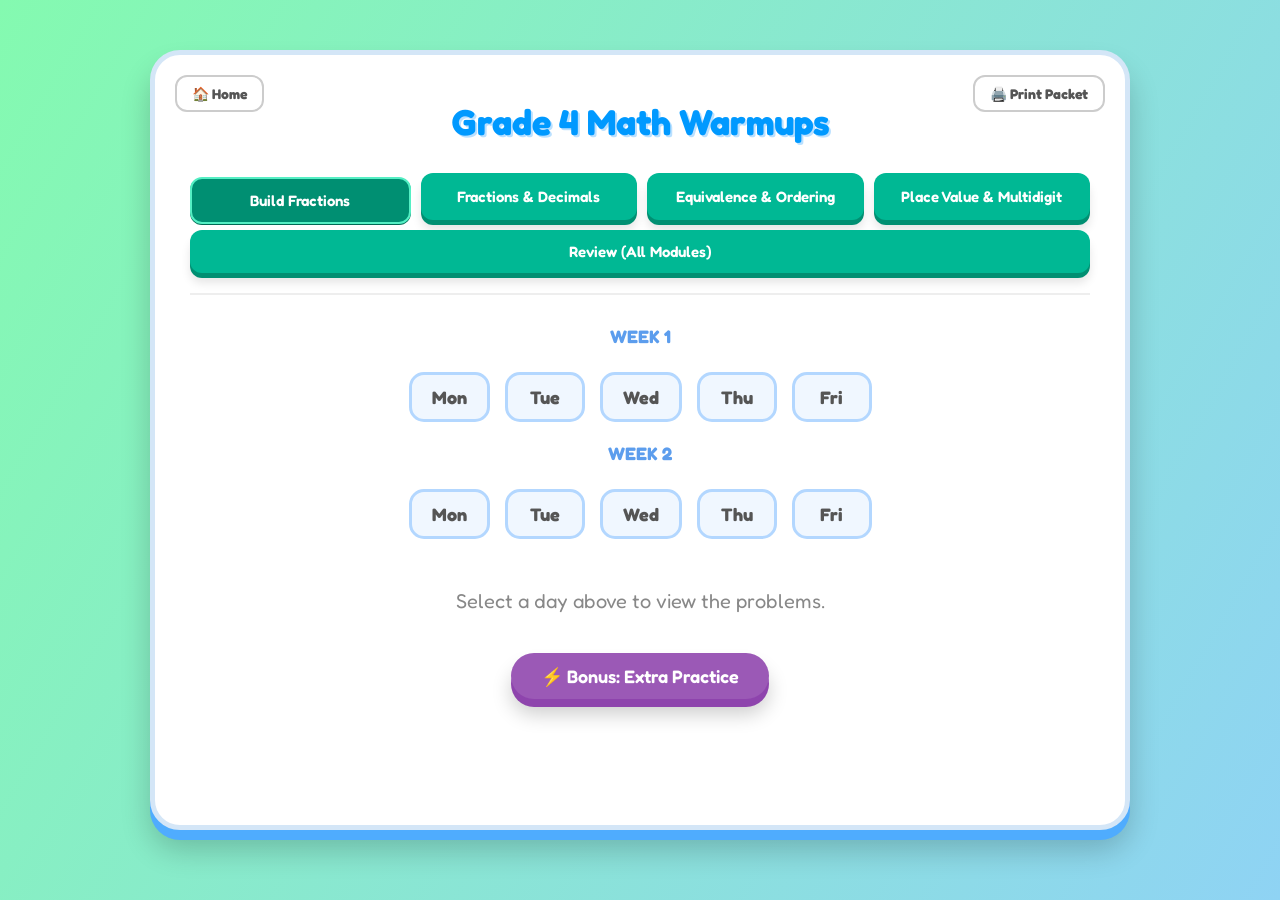
==== gr_4_fiab_practice.html @ 242c5209 "Current through Mar 5" ====
<!DOCTYPE html>
<html lang="en">

<head>
    <meta charset="UTF-8">
    <meta name="viewport" content="width=device-width, initial-scale=1.0">
    <title>Grade 4 Math Warmups</title>
    <link href="https://fonts.googleapis.com/css2?family=Fredoka:wght@400;600&display=swap" rel="stylesheet">
    <link rel="stylesheet" href="css/gr4.css">
    <style>
        /* --- Styles for Matrix Grid --- */
        table.match-grid {
            border-collapse: collapse;
            margin: 20px auto;
            width: 100%;
            table-layout: fixed;
        }

        table.match-grid th,
        table.match-grid td {
            border: 1px solid #333;
            padding: 8px; 
            text-align: center;
            vertical-align: middle;
            word-wrap: break-word;
        }

        table.match-grid th:first-child,
        table.match-grid td:first-child {
            width: 30%; 
            background-color: #fafafa;
        }
        
        table.match-grid th {
            background-color: #f0f0f0;
            color: black;
        }

        table.match-grid th.corner-cell {
            background-color: white;
            border: none;
        }

        table.match-grid .fraction-wrap {
            transform: scale(0.9);
            margin: 0 auto;
        }

        /* --- Standard Grid Enhancements --- */
        table.caaspp-grid td:first-child .mixed-text-container {
            justify-content: flex-start; /* Keep expressions left-aligned and tightly grouped */
        }

        /* Pie Chart Styles */
        .pie-chart-container {
            display: inline-block;
            vertical-align: middle;
        }
        
        /* Rect Model Styles */
        .rect-model-container {
            display: block;
            margin: 10px auto;
            text-align: center;
        }

        /* Mixed Text Container */
        .mixed-text-container {
            display: flex;
            align-items: center;
            justify-content: center;
            flex-wrap: wrap;
            gap: 5px;
            font-size: 18px;
        }

        /* Checkboxes */
        input[type="checkbox"] {
            transform: scale(1.5);
            accent-color: #2ecc71;
            cursor: pointer;
        }

        /* Validation Colors */
        td.cell-correct {
            background-color: #d4edda !important;
        }

        td.cell-incorrect {
            background-color: #f8d7da !important;
        }
        
        .grid-answer-indicator {
            font-size: 12px;
            color: #27ae60;
            font-weight: bold;
            margin-top: 4px;
        }

        /* --- Multiple Choice Styles --- */
        .mc-container {
            text-align: left;
            display: inline-block;
            margin-top: 10px;
        }
        .mc-label {
            display: block;
            margin: 10px 0;
            cursor: pointer;
            font-size: 18px;
            padding: 5px;
            border-radius: 5px;
            transition: background 0.2s;
        }
        .mc-label:hover {
            background-color: #f0f8ff;
        }
        .mc-label input[type="radio"] {
            transform: scale(1.4);
            margin-right: 12px;
            cursor: pointer;
        }
        .mc-correct-text {
            color: #27ae60;
            font-weight: bold;
            background-color: #e8f8f5;
        }
        .mc-incorrect-text {
            color: #e74c3c;
            text-decoration: line-through;
        }

        /* --- PRINT STYLES --- */
        @media print {
            @page {
                size: letter landscape;
                margin: 0.5in;
            }

            * { box-sizing: border-box; }

            body {
                background: none;
                margin: 0;
                padding: 0;
                font-size: 14pt; /* Scaled up from 12pt */
                width: 100%;
            }

            .container {
                width: 100%;
                max-width: none;
                border: none;
                box-shadow: none;
                padding: 0;
                margin: 0;
            }

            /* Hide UI Elements */
            .home-btn, .print-btn, .module-nav, .nav-container, .footer-controls, #btnExtra, .check-btn {
                display: none !important;
            }

            /* --- PACKET LAYOUT --- */
            
            #content-area {
                column-count: 2;
                column-gap: 0.5in;
                column-fill: auto;
                width: 100%;
                display: block;
            }

            /* Base Day Wrapper - NO DEFAULT BREAKS */
            .day-content {
                display: block !important; 
                break-inside: auto; 
                margin-bottom: 0;
                padding-bottom: 20px;
                border-bottom: none;
                width: 100%;
                break-before: auto;
                page-break-before: auto;
                -webkit-column-break-before: auto;
            }

            /* Prescriptive Print Break Classes */
            .print-page-break {
                break-before: page !important;
                page-break-before: always !important; /* Fallback */
            }

            .print-col-break {
                break-before: column !important;
                -webkit-column-break-before: always !important; /* Safari fallback */
            }

            .print-page-break-header {
                break-before: page !important;
                page-break-before: always !important; /* Fallback */
                column-span: all;
            }

            /* Question Card */
            .question-card {
                break-inside: avoid;
                page-break-inside: avoid;
                -webkit-column-break-inside: avoid;
                display: block;
                width: 100%;
                margin-bottom: 18px; /* Increased margin */
                padding: 12px 15px;  /* Increased padding */
                border: 1px solid #ccc;
                box-shadow: none;
                background: #fff;
            }

            h3 {
                margin-top: 0;
                margin-bottom: 12px;
                font-size: 16pt; /* Scaled up */
                border-bottom: 2px solid #000;
                text-align: center;
                break-after: avoid;
            }

            .print-header {
                column-span: all;
                display: flex;
                justify-content: space-between;
                margin-bottom: 15px;
                border-bottom: 2px solid #000;
                padding-bottom: 5px;
                font-weight: bold;
            }
            
            .print-spacer { display: none; }

            /* --- CONTENT SIZING --- */

            .mixed-text-container { font-size: 13pt; gap: 6px; } /* Scaled up */
            .instructions { font-size: 13pt; margin-bottom: 8px; margin-top: 0; } /* Scaled up */
            .mc-label { font-size: 13pt; margin: 12px 0; } /* Scaled up */

            /* Number Line Optimization (Mod 1/2) */
            .number-line-container svg {
                width: 100%;
                height: auto;
                max-height: 85px; 
            }

            /* --- TABLE BORDER ENFORCEMENT FOR PRINT --- */
            table.match-grid, table.caaspp-grid {
                border-collapse: collapse !important;
                border: 2px solid #000 !important; /* Thicker outer border prevents browser drop-outs */
            }
            
            table.match-grid th, table.match-grid td,
            table.caaspp-grid th, table.caaspp-grid td {
                border: 1px solid #000 !important; /* Force internal borders */
            }

            /* Matrix Table Sizing (Mod 3/4) */
            table.match-grid {
                font-size: 12pt; /* Scaled up */
                margin: 10px auto;
            }
            table.match-grid th, table.match-grid td { 
                padding: 12px 4px; /* Relaxed vertical spacing */
            }
            table.match-grid th:first-child, table.match-grid td:first-child { width: 15% !important; }
            table.match-grid th:not(:first-child), table.match-grid td:not(:first-child) { width: 21.25% !important; }
            
            /* Standard Grid Sizing (Mod 1/2/4) */
            table.caaspp-grid {
                table-layout: fixed; /* Force constraint */
                width: 100%;
                font-size: 12pt; /* Scaled up */
                margin-bottom: 10px;
                word-wrap: break-word;
            }
            table.caaspp-grid th, table.caaspp-grid td {
                padding: 10px 8px; /* Relaxed vertical spacing */
                text-align: center;
            }
            /* Make the expression column wider, checkboxes narrower */
            table.caaspp-grid th:first-child, table.caaspp-grid td:first-child {
                text-align: left;
                padding-left: 8px;
                width: 60%;
            }
            table.caaspp-grid th:not(:first-child), table.caaspp-grid td:not(:first-child) {
                width: 20%;
            }

            /* Scaling helpers */
            table.match-grid .fraction-wrap, table.caaspp-grid .fraction-wrap {
                transform: scale(1.05); /* Scaled up fractions in tables */
                transform-origin: center;
                margin: 0 auto;
            }

            table.caaspp-grid td:first-child .fraction-wrap {
                margin: 0; /* Keep left-aligned fractions from centering their container */
            }

            table.match-grid input[type="checkbox"], table.caaspp-grid input[type="checkbox"] {
                transform: scale(1.5); /* Larger checkboxes */
                margin: 0;
            }

            .pie-chart-container svg { width: 50px; height: 50px; } /* Scaled up */
            
            /* Clean up input boxes */
            .frac-input, .std-input, .mixed-whole-input {
                border: 1px solid #000;
                color: transparent !important;
                box-shadow: none;
                min-width: 25px;
            }
        }
    </style>
</head>

<body>

    <div class="container">
        <button class="home-btn" onclick="window.location.href='index.html'">🏠 Home</button>
        <button class="print-btn" onclick="window.print()">🖨️ Print Packet</button>

        <h1>Grade 4 Math Warmups</h1>

        <div class="module-nav">
            <button class="btn-module" onclick="selectModule(0)">Build Fractions</button>
            <button class="btn-module" onclick="selectModule(1)">Fractions & Decimals</button>
            <button class="btn-module" onclick="selectModule(2)">Equivalence & Ordering</button>
            <button class="btn-module" onclick="selectModule(3)">Place Value & Multidigit</button>
            <button class="btn-module" onclick="selectModule(4)">Review (All Modules)</button>
        </div>

        <div class="nav-container" id="navContainer"></div>
        <div id="content-area"></div>

        <div class="footer-controls" id="footer-controls" style="display:none;">
            <div id="feedback-box" class="feedback-box"></div>
            <button class="check-btn" onclick="checkAnswers()">Check Answers</button>
        </div>

        <button id="btnExtra" class="btn-extra hidden" onclick="startExtraPractice()">⚡ Bonus: Extra Practice</button>

        <div id="extraPracticeContainer" class="hidden">
            <h3 style="color: #8e44ad; border-bottom: 2px dashed #cdb4db;">Mixed Practice Drills</h3>
            <div id="drillGrid" class="drill-grid"></div>
            <button class="btn-extra" style="margin-top: 10px; background-color: #9b59b6;" onclick="checkDrills()">Check My Work</button>
            <div id="drillFeedback" class="feedback-box"></div>
        </div>
    </div>

    <script src="data/gr4/mod1.js"></script>
    <script src="data/gr4/mod2.js"></script>
    <script src="data/gr4/mod3.js"></script>
    <script src="data/gr4/mod4.js"></script>
    <script src="data/gr4/mod5.js"></script>
    <script src="data/gr4/bonus.js"></script>

    <script>
        const appData = {
            modules: [
                typeof module1 !== 'undefined' ? module1 : { id: "m1", name: "Module 1", weeks: [] },
                typeof module2 !== 'undefined' ? module2 : { id: "m2", name: "Module 2", weeks: [] },
                typeof module3 !== 'undefined' ? module3 : { id: "m3", name: "Module 3", weeks: [] },
                typeof module4 !== 'undefined' ? module4 : { id: "m4", name: "Module 4", weeks: [] },
                typeof module5 !== 'undefined' ? module5 : { id: "m5", name: "Module 5", weeks: [] },
            ]
        };

        // --- DOM BUILDERS ---
        function createMultipleChoice(section, qIndex) {
            const div = document.createElement('div');
            div.className = 'mc-container';
            div.setAttribute('data-type', 'multiple-choice');
            
            section.options.forEach((opt, i) => {
                const label = document.createElement('label');
                label.className = 'mc-label';
                
                const radio = document.createElement('input');
                radio.type = 'radio';
                radio.name = `mc_${currentDayId}_${qIndex}`;
                radio.value = i;
                radio.setAttribute('data-correct', opt.correct);
                
                const span = document.createElement('span');
                span.innerHTML = opt.text;
                
                label.appendChild(radio);
                label.appendChild(span);
                div.appendChild(label);
            });
            return div;
        }
        
        function createPieChart(n, d) {
            const size = 60;
            const r = size / 2;
            const cx = r, cy = r;
            const container = document.createElement('div'); container.className = 'pie-chart-container';
            let svgContent = `<svg width="${size}" height="${size}" viewBox="0 0 ${size} ${size}">`;
            svgContent += `<circle cx="${cx}" cy="${cy}" r="${r-1}" fill="white" stroke="black" stroke-width="1.5"/>`;
            const step = (Math.PI * 2) / d;
            for (let i = 0; i < d; i++) {
                const startAngle = i * step - (Math.PI / 2);
                const endAngle = (i + 1) * step - (Math.PI / 2);
                const x1 = cx + (r-1) * Math.cos(startAngle);
                const y1 = cy + (r-1) * Math.sin(startAngle);
                const x2 = cx + (r-1) * Math.cos(endAngle);
                const y2 = cy + (r-1) * Math.sin(endAngle);
                const fillColor = i < n ? '#3498db' : 'none';
                const largeArc = step > Math.PI ? 1 : 0;
                svgContent += `<path d="M ${cx} ${cy} L ${x1} ${y1} A ${r-1} ${r-1} 0 ${largeArc} 1 ${x2} ${y2} Z" fill="${fillColor}" stroke="black" stroke-width="1" />`;
            }
            svgContent += `</svg>`;
            container.innerHTML = svgContent;
            return container;
        }

        function createRectModel(rows, cols, shaded, fillMode = 'row') {
            const w = 150, h = 80;
            const cellW = w / cols;
            const cellH = h / rows;
            const container = document.createElement('div'); container.className = 'rect-model-container';
            let svg = `<svg width="${w}" height="${h}" style="border: 2px solid black;">`;
            for(let r=0; r<rows; r++){
                for(let c=0; c<cols; c++){
                    let isShaded = false;
                    if (fillMode === 'col') { if ((c * rows + r) < shaded) isShaded = true; }
                    else { if ((r * cols + c) < shaded) isShaded = true; }
                    const color = isShaded ? '#3498db' : 'white';
                    svg += `<rect x="${c*cellW}" y="${r*cellH}" width="${cellW}" height="${cellH}" fill="${color}" stroke="black" stroke-width="1"/>`;
                }
            }
            svg += `</svg>`;
            container.innerHTML = svg;
            return container;
        }

        function createNumberLine(section) {
            const width = 600; const margin = 40; const range = section.end - section.start; const scale = (width - 2 * margin) / range;
            const step = section.step || 0.1; const targetX = margin + (section.target - section.start) * scale;
            const arrowSize = 10;
            const leftArrow = `<polygon points="${margin},35 ${margin},45 ${margin - arrowSize},40" fill="black" />`;
            const rightArrow = `<polygon points="${width - margin},35 ${width - margin},45 ${width - margin + arrowSize},40" fill="black" />`;
            let ticks = []; const stepCount = Math.round(range / step);
            for (let i = 0; i <= stepCount; i++) {
                let val = section.start + (i * step); val = parseFloat(val.toFixed(2));
                let x = margin + (val - section.start) * scale;
                let isMajor = false;
                if (step === 0.01) { if (i % 5 === 0) isMajor = true; } else { if (Number.isInteger(val) || (range <= 2 && i % 5 === 0)) isMajor = true; }
                let y2 = isMajor ? 60 : 50; let label = '';
                if (isMajor) { label = `<text x="${x}" y="85" text-anchor="middle" font-size="16">${val}</text>`; }
                ticks.push(`<line x1="${x}" y1="40" x2="${x}" y2="${y2}" stroke="black" stroke-width="${isMajor ? 3 : 2}" />${label}`);
            }
            const svgHTML = `
            <div class="number-line-container">
                <svg width="100%" height="100%" viewBox="0 0 ${width} 100" style="background:#fff; border-radius:10px; max-width:${width}px;">
                    <line x1="${margin}" y1="40" x2="${width - margin}" y2="40" stroke="black" stroke-width="3" />
                    ${leftArrow} ${rightArrow} ${ticks.join('')}
                    <circle cx="${targetX}" cy="40" r="6" fill="#e74c3c" />
                    <text x="${targetX}" y="30" text-anchor="middle" font-size="18" font-weight="bold" fill="#e74c3c">${section.label}</text>
                </svg>
            </div>
            <div style="text-align:center; margin-top:10px; font-size:18px;">
                ${section.label} = <input type="text" class="std-input" data-answer="${section.ans}">
            </div>`;
            const div = document.createElement('div'); div.innerHTML = svgHTML; return div;
        }

        function createMixedRow(probData) {
            const rowDiv = document.createElement('div'); rowDiv.className = 'math-row';
            probData.segments.forEach(seg => {
                if (seg.type === 'text') { const span = document.createElement('span'); span.innerHTML = seg.val; rowDiv.appendChild(span); }
                else if (seg.type === 'input') { const inp = document.createElement('input'); inp.className = 'std-input'; inp.setAttribute('data-answer', seg.ans); rowDiv.appendChild(inp); }
                else if (seg.type === 'mixed_input') { rowDiv.appendChild(createMixedInput(seg.ans)); }
                else if (seg.type === 'fraction_group') { rowDiv.appendChild(createFractionInputGroup(seg.ans)); }
                else if (seg.type === 'fraction') { rowDiv.appendChild(createFraction(seg)); }
            });
            return rowDiv;
        }

        function createFractionInputGroup(correctValueDecimal) {
            const container = document.createElement('div'); container.className = 'fraction-input-group';
            container.setAttribute('data-answer', correctValueDecimal); container.setAttribute('data-type', 'fraction-check');
            const wrapper = document.createElement('div'); wrapper.className = 'fraction-wrap';
            const top = document.createElement('div'); top.className = 'frac-top';
            const numInp = document.createElement('input'); numInp.className = 'frac-input'; top.appendChild(numInp);
            const bot = document.createElement('div'); bot.className = 'frac-bottom';
            const denInp = document.createElement('input'); denInp.className = 'frac-input'; bot.appendChild(denInp);
            wrapper.appendChild(top); wrapper.appendChild(bot); container.appendChild(wrapper); return container;
        }

        function createMixedInput(correctValueDecimal) {
            const wrapper = document.createElement('div'); wrapper.className = 'mixed-input-group';
            wrapper.setAttribute('data-answer', correctValueDecimal); wrapper.setAttribute('data-type', 'mixed-check');
            const wholeInp = document.createElement('input'); wholeInp.className = 'mixed-whole-input'; wholeInp.placeholder = "W";
            const fracWrap = document.createElement('div'); fracWrap.className = 'fraction-wrap';
            const top = document.createElement('div'); top.className = 'frac-top';
            const numInp = document.createElement('input'); numInp.className = 'frac-input'; top.appendChild(numInp);
            const bot = document.createElement('div'); bot.className = 'frac-bottom';
            const denInp = document.createElement('input'); denInp.className = 'frac-input'; bot.appendChild(denInp);
            fracWrap.appendChild(top); fracWrap.appendChild(bot); wrapper.appendChild(wholeInp); wrapper.appendChild(fracWrap); return wrapper;
        }

        function createFraction(seg) {
            const container = document.createElement('div'); container.className = 'fraction-wrap';
            if (seg.w) {
                const wSpan = document.createElement('span'); wSpan.className = 'whole-part'; wSpan.textContent = seg.w;
                const wrapper = document.createElement('div'); wrapper.className = 'mixed-text-container';
                const innerTop = document.createElement('div'); innerTop.className = 'frac-top'; innerTop.textContent = seg.n;
                const innerBot = document.createElement('div'); innerBot.className = 'frac-bottom'; innerBot.textContent = seg.d;
                container.appendChild(innerTop); container.appendChild(innerBot); wrapper.appendChild(wSpan); wrapper.appendChild(container); return wrapper;
            }
            const top = document.createElement('div'); top.className = 'frac-top';
            if (seg.n === 'box') { const inp = document.createElement('input'); inp.className = 'frac-input'; inp.setAttribute('data-answer', seg.ans || seg.ansN); top.appendChild(inp); }
            else { top.textContent = seg.n; }
            const bot = document.createElement('div'); bot.className = 'frac-bottom';
            if (seg.d === 'box') { const inp = document.createElement('input'); inp.className = 'frac-input'; inp.setAttribute('data-answer', seg.ansD); bot.appendChild(inp); }
            else { bot.textContent = seg.d; }
            container.appendChild(top); container.appendChild(bot); return container;
        }

        function createGrid(section) {
            const table = document.createElement('table'); table.className = 'caaspp-grid';
            const col1Label = section.col1 || 'True';
            const col2Label = section.col2 || 'False';
            
            table.innerHTML = `<tr><th style="width: 50%">Expression</th><th>${col1Label}</th><th>${col2Label}</th></tr>`;
            section.rows.forEach(row => {
                const tr = document.createElement('tr'); tr.setAttribute('data-type', 'grid-row');
                const tdLabel = document.createElement('td');
                if (row.segments) {
                    const mixedCont = document.createElement('div'); mixedCont.className = 'mixed-text-container';
                    row.segments.forEach(seg => {
                        if (seg.type === 'text') { const s = document.createElement('span'); s.innerHTML = seg.val; mixedCont.appendChild(s); }
                        else if (seg.type === 'fraction') { mixedCont.appendChild(createFraction(seg)); }
                    });
                    tdLabel.appendChild(mixedCont);
                } else { tdLabel.innerHTML = row.text; }
                tr.appendChild(tdLabel);
                tr.innerHTML += `<td><input type="checkbox" data-correct="${row.correct}"></td><td><input type="checkbox" data-correct="${!row.correct}"></td>`;
                table.appendChild(tr);
            });
            return table;
        }

        function createMatchGrid(section) {
            const table = document.createElement('table'); table.className = 'match-grid'; table.setAttribute('data-type', 'match-grid');
            const thead = document.createElement('tr');
            const thCorner = document.createElement('th'); thCorner.className = 'corner-cell'; thead.appendChild(thCorner);
            section.colHeaders.forEach(col => {
                const th = document.createElement('th');
                if (col.type === 'pie') { th.appendChild(createPieChart(col.n, col.d)); }
                else if (col.type === 'fraction') { th.appendChild(createFraction(col)); }
                else { th.innerText = col.val; }
                thead.appendChild(th);
            });
            table.appendChild(thead);
            section.rows.forEach((rowData, rIdx) => {
                const tr = document.createElement('tr'); tr.setAttribute('data-row-idx', rIdx);
                const tdLabel = document.createElement('td');
                if (rowData.label.type === 'fraction') tdLabel.appendChild(createFraction(rowData.label)); else tdLabel.innerText = rowData.label.val;
                tr.appendChild(tdLabel);
                rowData.matches.forEach(isMatch => {
                    const td = document.createElement('td');
                    const cb = document.createElement('input'); cb.type = 'checkbox'; cb.setAttribute('data-correct', isMatch);
                    td.appendChild(cb); tr.appendChild(td);
                });
                table.appendChild(tr);
            });
            return table;
        }

        // --- CORE LOGIC ---
        let currentModuleIndex = -1;
        let currentDayId = '';
        let attempts = {};

        function selectModule(index) {
            currentModuleIndex = index;
            document.querySelectorAll('.btn-module').forEach((btn, idx) => { if (idx === index) btn.classList.add('active'); else btn.classList.remove('active'); });
            const module = appData.modules[index];
            const navContainer = document.getElementById('navContainer');
            const contentArea = document.getElementById('content-area');
            navContainer.innerHTML = ''; contentArea.innerHTML = '';
            document.getElementById('footer-controls').style.display = 'none';

            if (!module.weeks || module.weeks.length === 0) {
                contentArea.innerHTML = `<div class="tbd-message">Coming Soon: ${module.name} content is under development! 🚧</div>`;
                document.getElementById('btnExtra').classList.add('hidden');
                document.getElementById('extraPracticeContainer').classList.add('hidden');
            } else {
                document.getElementById('btnExtra').classList.remove('hidden');
                document.getElementById('extraPracticeContainer').classList.add('hidden');
                
                module.weeks.forEach(weekData => {
                    const weekLabel = document.createElement('div'); weekLabel.className = 'week-label'; weekLabel.textContent = `Week ${weekData.weekNum}`; navContainer.appendChild(weekLabel);
                    const row = document.createElement('div'); row.className = 'week-row';
                    
                    weekData.days.forEach(day => {
                        const btn = document.createElement('button'); btn.className = 'nav-btn'; btn.textContent = day.name; btn.onclick = () => showDay(day.id, btn); row.appendChild(btn);
                        
                        // Add Header only for Mondays
                        if (day.name === "Mon") {
                            const headerDiv = document.createElement('div'); 
                            headerDiv.className = 'print-header'; 
                            // If this is Week 2 Monday, force the header to start on a new page
                            if (contentArea.children.length > 0) { 
                                headerDiv.classList.add('print-page-break-header'); 
                            }
                            headerDiv.innerHTML = '<div>Name: __________________________</div><div>Date: __________________________</div>'; 
                            contentArea.appendChild(headerDiv);
                        }
                        
                        const dayDiv = document.createElement('div'); 
                        dayDiv.id = day.id; 
                        
                        // Prescriptive formatting rules based on the Day of the week
                        let printClass = '';
                        if (day.name === "Tue" || day.name === "Thu") {
                            printClass = 'print-col-break';
                        } else if (day.name === "Wed" || day.name === "Fri") {
                            printClass = 'print-page-break';
                        }
                        
                        dayDiv.className = `day-content hidden ${printClass}`;
                        
                        const modLabel = "M" + (index + 1);
                        const h3 = document.createElement('h3'); h3.innerHTML = `${day.title}<span class="print-mod-label">${modLabel}</span>`; dayDiv.appendChild(h3);
                        
                        day.sections.forEach((section, sIdx) => {
                            const card = document.createElement('div'); card.className = 'question-card';
                            const instr = document.createElement('p'); instr.className = 'instructions';
                            if (section.instructionSegments) {
                                const container = document.createElement('div'); container.className = 'mixed-text-container';
                                section.instructionSegments.forEach(seg => { if (seg.type === 'text') { const s = document.createElement('span'); s.innerHTML = seg.val; container.appendChild(s); } else if (seg.type === 'fraction') { container.appendChild(createFraction(seg)); } });
                                instr.appendChild(container);
                            } else { instr.innerHTML = section.instruction; }
                            card.appendChild(instr);
                            
                            // Render Types
                            if (section.type === 'mixed_row') section.problems.forEach(prob => card.appendChild(createMixedRow(prob)));
                            else if (section.type === 'grid') card.appendChild(createGrid(section));
                            else if (section.type === 'matrix_match') card.appendChild(createMatchGrid(section));
                            else if (section.type === 'multiple_choice') card.appendChild(createMultipleChoice(section, sIdx));
                            else if (section.type === 'word_problem') {
                                const pText = document.createElement('div'); pText.className = 'word-prob-text';
                                section.textSegments.forEach(seg => { if (seg.type === 'text') { const span = document.createElement('span'); span.textContent = seg.val; pText.appendChild(span); } else if (seg.type === 'fraction') { pText.appendChild(createFraction(seg)); } });
                                card.appendChild(pText); section.problems.forEach(prob => card.appendChild(createMixedRow(prob)));
                            } else if (section.type === 'number_line') card.appendChild(createNumberLine(section));
                            else if (section.type === 'rect_model_equiv') {
                                section.problems.forEach(prob => {
                                    card.appendChild(createRectModel(prob.rows, prob.cols, prob.shaded, prob.fillMode));
                                    
                                    const t = document.createElement('div'); 
                                    t.className = 'mixed-text-container'; 
                                    t.style.marginTop = '10px';
                                    if(prob.textSegments) {
                                        prob.textSegments.forEach(seg => {
                                            if (seg.type === 'text') { const s = document.createElement('span'); s.innerText = seg.val; t.appendChild(s); } 
                                            else if (seg.type === 'fraction') { t.appendChild(createFraction(seg)); }
                                        });
                                    } else { t.innerText = prob.text || ""; }
                                    card.appendChild(t);

                                    const inputGroup = document.createElement('div');
                                    inputGroup.className = 'fraction-input-group';
                                    inputGroup.setAttribute('data-answer', prob.ans);
                                    inputGroup.setAttribute('data-type', 'equiv-frac');
                                    const wrap = document.createElement('div'); wrap.className = 'fraction-wrap';
                                    const top = document.createElement('div'); top.className = 'frac-top';
                                    const nInp = document.createElement('input'); nInp.className = 'frac-input'; top.appendChild(nInp);
                                    const bot = document.createElement('div'); bot.className = 'frac-bottom';
                                    const dInp = document.createElement('input'); dInp.className = 'frac-input'; bot.appendChild(dInp);
                                    wrap.appendChild(top); wrap.appendChild(bot); inputGroup.appendChild(wrap);
                                    card.appendChild(inputGroup);
                                });
                            }
                            dayDiv.appendChild(card);
                        });
                        contentArea.appendChild(dayDiv);
                    });
                    navContainer.appendChild(row);
                });
                const placeholder = document.createElement('div'); placeholder.id = 'placeholder'; placeholder.style.textAlign = 'center'; placeholder.style.color = '#888'; placeholder.style.marginTop = '50px'; placeholder.style.fontSize = '20px'; placeholder.textContent = "Select a day above to view the problems."; contentArea.appendChild(placeholder);
            }
        }

        function showDay(dayId, btnElement) {
            currentDayId = dayId;
            const ph = document.getElementById('placeholder'); if (ph) ph.style.display = 'none';
            document.querySelectorAll('.day-content').forEach(d => d.classList.add('hidden'));
            document.getElementById(dayId).classList.remove('hidden');
            document.querySelectorAll('.nav-btn').forEach(b => b.classList.remove('active')); btnElement.classList.add('active');
            document.getElementById('footer-controls').style.display = 'flex';
            document.getElementById('extraPracticeContainer').classList.add('hidden');
            if (!attempts[dayId]) attempts[dayId] = 0;
            resetUIForDay(dayId);
        }

        function resetUIForDay(dayId) {
            const feedback = document.getElementById('feedback-box');
            const btn = document.querySelector('.check-btn');
            const container = document.getElementById(dayId);
            if (attempts[dayId] >= 2) {
                feedback.textContent = "Review your answers above."; feedback.className = "feedback-box info";
                btn.disabled = true; btn.textContent = "Completed";
                revealAnswers(container);
            } else {
                feedback.style.display = 'none'; btn.disabled = false; btn.textContent = "Check Answers";
            }
        }

        function checkAnswers() {
            if (!currentDayId) return;
            const container = document.getElementById(currentDayId);
            let allCorrect = true;

            // Text Inputs (Support multiple answers separated by |)
            container.querySelectorAll('input.std-input, input.frac-input').forEach(input => {
                if (input.closest('.mixed-input-group') || input.closest('.fraction-input-group')) return;
                
                let userVal = input.value.trim(); 
                let correctValStr = input.getAttribute('data-answer');
                let isCorrect = false;

                // Support multiple accepted answers using pipe '|'
                let correctVals = correctValStr.split('|');
                let cleanUserVal = userVal.replace(/,/g, '');

                for (let i = 0; i < correctVals.length; i++) {
                    let cVal = correctVals[i];
                    let cleanCorrectVal = cVal.replace(/,/g, '');

                    const userNum = parseFloat(cleanUserVal);
                    const correctNum = parseFloat(cleanCorrectVal);

                    if (!isNaN(userNum) && !isNaN(correctNum)) {
                        if (Math.abs(userNum - correctNum) < 0.0001) { 
                            isCorrect = true; 
                            break; 
                        }
                    } else {
                        if (userVal === cVal) { 
                            isCorrect = true; 
                            break; 
                        }
                    }
                }

                if (isCorrect) { input.classList.add('correct-bg'); input.classList.remove('incorrect-bg'); }
                else { input.classList.add('incorrect-bg'); input.classList.remove('correct-bg'); allCorrect = false; }
            });

            // Math Fractions
            container.querySelectorAll('.mixed-input-group, .fraction-input-group').forEach(group => {
                const inputs = group.querySelectorAll('input');
                const type = group.getAttribute('data-type');
                const target = parseFloat(group.getAttribute('data-answer'));
                let isCorrect = false;

                if (type === 'equiv-frac') {
                    const n = parseFloat(inputs[0].value);
                    const d = parseFloat(inputs[1].value);
                    if (!isNaN(n) && !isNaN(d) && d !== 0) {
                        const val = n / d;
                        if (Math.abs(val - target) < 0.001) isCorrect = true;
                    }
                } else if (type === 'mixed-check') {
                    const w = parseFloat(inputs[0].value) || 0;
                    const n = parseFloat(inputs[1].value) || 0;
                    const d = parseFloat(inputs[2].value) || 1;
                    const val = w + (n/d);
                    if (Math.abs(val - target) < 0.001) isCorrect = true;
                } else {
                    const n = parseFloat(inputs[0].value) || 0;
                    const d = parseFloat(inputs[1].value) || 1;
                    const val = n/d;
                    if (Math.abs(val - target) < 0.001) isCorrect = true;
                }

                if (isCorrect) inputs.forEach(i => { i.classList.add('correct-bg'); i.classList.remove('incorrect-bg'); });
                else { inputs.forEach(i => { i.classList.add('incorrect-bg'); i.classList.remove('correct-bg'); }); allCorrect = false; }
            });

            // T/F Grids
            container.querySelectorAll('tr[data-type="grid-row"]').forEach(row => {
                const checkboxes = row.querySelectorAll('input[type="checkbox"]');
                const trueBox = checkboxes[0]; const falseBox = checkboxes[1];
                const correctIsFirst = trueBox.getAttribute('data-correct') === 'true';
                let isRowCorrect = false;
                if (correctIsFirst && trueBox.checked && !falseBox.checked) isRowCorrect = true;
                else if (!correctIsFirst && !trueBox.checked && falseBox.checked) isRowCorrect = true;
                const cells = row.querySelectorAll('td');
                if (isRowCorrect) { cells.forEach(td => { td.classList.add('cell-correct'); td.classList.remove('cell-incorrect'); }); }
                else { cells.forEach(td => { td.classList.add('cell-incorrect'); td.classList.remove('cell-correct'); }); allCorrect = false; }
            });

            // Matrix Match
            container.querySelectorAll('table[data-type="match-grid"]').forEach(table => {
                table.querySelectorAll('tr').forEach((row, idx) => {
                    if (idx === 0) return;
                    const checkboxes = row.querySelectorAll('input[type="checkbox"]');
                    checkboxes.forEach(box => {
                        const isCorrectBox = box.getAttribute('data-correct') === 'true';
                        const parentTd = box.parentNode;
                        if (box.checked) {
                            if (isCorrectBox) { parentTd.classList.add('cell-correct'); parentTd.classList.remove('cell-incorrect'); }
                            else { parentTd.classList.add('cell-incorrect'); parentTd.classList.remove('cell-correct'); allCorrect = false; }
                        } else {
                            if (isCorrectBox) { parentTd.classList.add('cell-incorrect'); parentTd.classList.remove('cell-correct'); allCorrect = false; }
                            else { parentTd.classList.remove('cell-correct'); parentTd.classList.remove('cell-incorrect'); }
                        }
                    });
                });
            });

            // Multiple Choice
            container.querySelectorAll('.mc-container').forEach(mc => {
                let isCorrect = false;
                mc.querySelectorAll('.mc-label').forEach(lbl => lbl.classList.remove('mc-correct-text', 'mc-incorrect-text'));
                
                const checked = mc.querySelector('input[type="radio"]:checked');
                if (checked) {
                    if (checked.getAttribute('data-correct') === 'true') {
                        isCorrect = true;
                        checked.parentElement.classList.add('mc-correct-text');
                    } else {
                        checked.parentElement.classList.add('mc-incorrect-text');
                    }
                }
                if (!isCorrect) allCorrect = false;
            });

            const feedback = document.getElementById('feedback-box');
            const btn = document.querySelector('.check-btn');

            if (allCorrect) {
                feedback.textContent = "🎉 PERFECT! Great job!"; feedback.className = "feedback-box correct";
                btn.disabled = true; btn.textContent = "Completed"; attempts[currentDayId] = 2;
            } else {
                attempts[currentDayId]++;
                if (attempts[currentDayId] < 2) { feedback.textContent = "🤔 Not quite. Try again! (Attempt 1 of 2)"; feedback.className = "feedback-box warning"; }
                else { feedback.innerHTML = "❌ Nice try! Here are the correct answers."; feedback.className = "feedback-box info"; revealAnswers(container); btn.disabled = true; btn.textContent = "Completed"; }
            }
        }

        function revealAnswers(container) {
            container.querySelectorAll('input.std-input, input.frac-input').forEach(input => {
                if (input.closest('.mixed-input-group') || input.closest('.fraction-input-group')) return;
                const ans = input.getAttribute('data-answer');
                const displayAns = ans.replace(/\|/g, ' or '); // Display "8 or 9" instead of "8|9"
                if (!input.parentNode.querySelector('.correction-text')) { 
                    const span = document.createElement('span'); 
                    span.className = 'correction-text'; 
                    span.innerText = displayAns; 
                    input.parentNode.appendChild(span); 
                }
            });
            container.querySelectorAll('.mixed-input-group, .fraction-input-group').forEach(group => {
                if (!group.querySelector('.correction-text')) { 
                    const ans = parseFloat(group.getAttribute('data-answer'));
                    let txt = `Val: ${ans}`; 
                    if(ans === 0.75) txt = "3/4"; if(ans === 0.3333) txt = "1/3"; if(ans === 0.4) txt = "2/5"; if(ans === 0.6) txt = "3/5"; if(ans === 0.25) txt = "1/4"; if(ans === 0.5) txt = "1/2";
                    if(ans === 0.625) txt = "5/8"; if(ans === 0.8) txt = "4/5";
                    const span = document.createElement('span'); span.className = 'correction-text'; span.innerText = txt; group.appendChild(span); 
                }
            });
            container.querySelectorAll('tr[data-type="grid-row"]').forEach(row => {
                row.querySelectorAll('input[type="checkbox"]').forEach(box => {
                    if (box.getAttribute('data-correct') === 'true' && !box.parentNode.querySelector('.grid-answer-indicator')) {
                        const div = document.createElement('div'); div.className = 'grid-answer-indicator'; div.innerText = "(Correct)"; box.parentNode.appendChild(div);
                    }
                });
            });
            container.querySelectorAll('table[data-type="match-grid"]').forEach(table => {
                table.querySelectorAll('input[type="checkbox"]').forEach(box => {
                    if (box.getAttribute('data-correct') === 'true' && !box.parentNode.querySelector('.grid-answer-indicator')) {
                        const div = document.createElement('div'); div.className = 'grid-answer-indicator'; div.innerText = "(Correct)"; box.parentNode.appendChild(div); box.checked = true;
                    }
                });
            });
            container.querySelectorAll('.mc-container').forEach(mc => {
                mc.querySelectorAll('input[type="radio"]').forEach(rad => {
                    if (rad.getAttribute('data-correct') === 'true') {
                        rad.parentElement.classList.add('mc-correct-text');
                        rad.checked = true;
                    }
                });
            });
        }

        window.onload = function () { selectModule(0); };
    </script>
</body>
</html>
---- css/gr4.css ----
/* --- General Screen Styles --- */
body {
    font-family: 'Fredoka', 'Comic Sans MS', cursive, sans-serif;
    background-image: linear-gradient(120deg, #84fab0 0%, #8fd3f4 100%);
    background-attachment: fixed;
    padding: 20px;
    text-align: center;
    color: #333;
    margin: 0;
    -webkit-print-color-adjust: exact;
}

.container {
    max-width: 900px;
    margin: 30px auto;
    background: #ffffff;
    padding: 35px;
    border-radius: 30px;
    box-shadow: 0 10px 0px #4facfe, 0 20px 30px rgba(0, 0, 0, 0.2);
    border: 5px solid #d4e6f7;
    min-height: 700px;
    position: relative;
}

/* Print Button */
.print-btn {
    position: absolute;
    top: 20px;
    right: 20px;
    background-color: #ffffff;
    color: #555;
    border: 2px solid #ccc;
    padding: 8px 15px;
    border-radius: 12px;
    cursor: pointer;
    font-family: inherit;
    font-weight: bold;
    font-size: 14px;
    display: flex;
    align-items: center;
    gap: 5px;
    transition: all 0.2s;
    z-index: 100;
}

.print-btn:hover {
    background-color: #f0f0f0;
    border-color: #bbb;
}

h1 {
    color: #0099ff;
    font-size: 36px;
    margin-bottom: 30px;
    margin-top: 10px;
    text-shadow: 2px 2px 0px #bae0ff;
}

h3 {
    color: #555;
    font-size: 24px;
    margin-bottom: 15px;
    border-bottom: 2px dashed #d4e6f7;
    padding-bottom: 10px;
    text-align: left;
    position: relative;
}

.print-mod-label {
    display: none;
}

/* Hidden by default on screen */
.print-header,
.print-spacer {
    display: none;
}

/* --- FRACTION STYLES --- */
.fraction-wrap {
    display: inline-block;
    vertical-align: middle;
    text-align: center;
    margin: 0 4px;
    font-size: 0.9em;
    font-weight: bold;
}

.frac-top {
    border-bottom: 2px solid #333;
    display: block;
    padding: 1px 3px;
    margin-bottom: 1px;
    min-width: 15px;
}

.frac-bottom {
    display: block;
    padding: 1px 3px;
    min-width: 15px;
}

.whole-part {
    display: inline-block;
    margin-right: 2px;
    font-size: 1.1em;
    vertical-align: middle;
}

/* Fraction Input Boxes */
.frac-input {
    width: 40px;
    padding: 4px;
    font-family: inherit;
    font-size: 18px;
    text-align: center;
    border: 2px solid #ffab00;
    border-radius: 8px;
    background-color: #fffcf2;
    outline: none;
}

/* Standard whole number input */
.std-input {
    width: 60px;
    padding: 5px;
    font-family: inherit;
    font-size: 18px;
    text-align: center;
    border: 2px solid #ffab00;
    border-radius: 8px;
    background-color: #fffcf2;
    margin: 0 5px;
    outline: none;
}

/* Mixed Number Input Group */
.mixed-input-group,
.fraction-input-group {
    display: inline-flex;
    align-items: center;
    background: #fff9e6;
    padding: 5px 8px;
    border-radius: 10px;
    border: 1px dashed #ffd54f;
    margin: 0 5px;
}

.mixed-whole-input {
    width: 40px;
    padding: 8px 4px;
    font-family: inherit;
    font-size: 18px;
    text-align: center;
    border: 2px solid #ffab00;
    border-radius: 8px;
    background-color: #fffcf2;
    margin-right: 5px;
    outline: none;
}

/* Number Line SVG Container */
.number-line-container {
    width: 100%;
    overflow-x: auto;
    margin: 20px 0;
    text-align: center;
}

/* --- Module Navigation --- */
.module-nav {
    display: flex;
    justify-content: center;
    gap: 10px;
    margin-bottom: 30px;
    flex-wrap: wrap;
    border-bottom: 2px solid #eee;
    padding-bottom: 20px;
}

.btn-module {
    background-color: #00b894;
    color: white;
    border: none;
    border-radius: 12px;
    padding: 12px 15px;
    cursor: pointer;
    font-family: inherit;
    font-size: 15px;
    font-weight: 600;
    box-shadow: 0 5px 0 #008f72, 0 10px 10px rgba(0, 0, 0, 0.1);
    transition: all 0.2s;
    flex: 1;
    min-width: 180px;
}

.btn-module.active {
    background-color: #008f72;
    transform: translateY(4px);
    box-shadow: 0 1px 0 #006b55;
    border: 2px solid #55efc4;
}

/* --- Week/Day Navigation --- */
.nav-container {
    display: flex;
    flex-direction: column;
    gap: 20px;
    margin-bottom: 40px;
}

.week-row {
    display: flex;
    justify-content: center;
    gap: 15px;
    flex-wrap: wrap;
}

.week-label {
    width: 100%;
    color: #5c9ded;
    font-weight: bold;
    font-size: 18px;
    margin-bottom: 5px;
    text-transform: uppercase;
}

.nav-btn {
    background-color: #f0f7ff;
    border: 3px solid #b3d7ff;
    border-radius: 15px;
    padding: 10px 20px;
    cursor: pointer;
    transition: all 0.2s;
    display: flex;
    align-items: center;
    justify-content: center;
    min-width: 80px;
    height: 50px;
    font-family: inherit;
    font-size: 18px;
    font-weight: bold;
    color: #555;
}

.nav-btn.active {
    background-color: #2c7be5;
    color: white;
    border-color: #1a5bb8;
    box-shadow: 0 5px 15px rgba(44, 123, 229, 0.4);
}

/* --- Question Card Styles --- */
.question-card {
    background: #f4f9fc;
    padding: 25px;
    margin-bottom: 25px;
    border-radius: 20px;
    text-align: left;
    border-left: 8px solid #ffab00;
    box-shadow: 0 4px 10px rgba(0, 0, 0, 0.05);
    break-inside: avoid;
}

.instructions {
    font-size: 18px;
    color: #444;
    margin-bottom: 20px;
    font-style: italic;
}

/* --- GRID STYLES --- */
table.caaspp-grid {
    width: 100%;
    border-collapse: separate;
    border-spacing: 0;
    margin-bottom: 20px;
    background: white;
    border-radius: 15px;
    overflow: hidden;
    border: 2px solid #d4e6f7;
}

table.caaspp-grid th {
    background-color: #d4e6f7;
    padding: 15px;
    color: #2c7be5;
    font-weight: bold;
    font-size: 18px;
    border-bottom: 2px solid #fff;
}

table.caaspp-grid td {
    padding: 15px;
    border-bottom: 1px solid #eee;
    text-align: center;
    vertical-align: middle;
}

table.caaspp-grid td:first-child {
    text-align: left;
    font-size: 18px;
    font-weight: bold;
    color: #444;
    padding-left: 20px;
    border-right: 1px solid #eee;
}

.mixed-text-container {
    display: inline-block;
    vertical-align: middle;
}

input[type="checkbox"] {
    transform: scale(2);
    accent-color: #2c7be5;
    cursor: pointer;
}

.unknown-square {
    display: inline-block;
    width: 24px;
    height: 24px;
    border: 3px solid #333;
    border-radius: 4px;
    vertical-align: middle;
    background-color: #fff;
}

/* --- Input Feedback --- */
.math-row {
    font-size: 22px;
    font-weight: 600;
    margin-bottom: 25px;
    color: #444;
    display: flex;
    align-items: center;
    flex-wrap: wrap;
    gap: 5px;
}

.word-prob-text {
    font-size: 20px;
    margin-bottom: 15px;
    line-height: 1.8;
    color: #222;
}

/* Feedback Colors */
.correct-bg {
    background-color: #e8f5e9 !important;
    border-color: #2e7d32 !important;
    color: #2e7d32 !important;
}

.incorrect-bg {
    background-color: #ffebee !important;
    border-color: #c62828 !important;
}

.cell-correct {
    background-color: #e8f5e9;
}

.cell-incorrect {
    background-color: #ffebee;
}

.correction-text {
    color: #27ae60;
    font-weight: bold;
    font-size: 16px;
    background: #e8f5e9;
    padding: 2px 8px;
    border-radius: 8px;
    margin-left: 5px;
    vertical-align: middle;
}

.grid-answer-indicator {
    color: #27ae60;
    font-size: 14px;
    font-weight: bold;
    display: block;
}

/* --- EXTRA PRACTICE STYLES --- */
.btn-extra {
    background-color: #9b59b6;
    color: white;
    font-family: inherit;
    padding: 12px 30px;
    border: none;
    border-radius: 50px;
    font-size: 18px;
    font-weight: 600;
    cursor: pointer;
    margin-top: 40px;
    box-shadow: 0 8px 0 #8e44ad, 0 15px 20px rgba(0, 0, 0, 0.2);
    transition: all 0.1s;
}

.btn-extra:hover {
    background-color: #af7ac5;
    transform: translateY(2px);
}

.btn-extra:active {
    transform: translateY(6px);
    box-shadow: 0 2px 0 #8e44ad, 0 5px 10px rgba(0, 0, 0, 0.2);
}

#extraPracticeContainer {
    margin-top: 30px;
    background: #fcf4fc;
    padding: 25px;
    border-radius: 20px;
    border: 4px dashed #cdb4db;
}

.drill-grid {
    display: grid;
    grid-template-columns: repeat(auto-fit, minmax(240px, 1fr));
    gap: 15px;
    margin-bottom: 20px;
}

.drill-card {
    background: white;
    padding: 15px;
    border-radius: 15px;
    box-shadow: 0 2px 5px rgba(0, 0, 0, 0.05);
    font-size: 20px;
    font-weight: bold;
    display: flex;
    align-items: center;
    justify-content: center;
    gap: 10px;
    border: 2px solid transparent;
}

.drill-input {
    width: 60px !important;
    padding: 5px !important;
    font-size: 20px !important;
    border: 3px solid #cdb4db !important;
    border-radius: 8px !important;
    text-align: center;
    background-color: #fff;
    outline: none;
}

/* --- Footer --- */
.footer-controls {
    margin-top: 40px;
    padding-top: 20px;
    border-top: 2px dashed #d4e6f7;
    display: flex;
    flex-direction: column;
    align-items: center;
    gap: 20px;
}

.check-btn {
    background-color: #00c853;
    color: white;
    font-family: inherit;
    padding: 15px 50px;
    border: none;
    border-radius: 50px;
    font-size: 24px;
    font-weight: 600;
    cursor: pointer;
    box-shadow: 0 8px 0 #009624, 0 15px 20px rgba(0, 0, 0, 0.2);
    transition: all 0.1s;
}

.check-btn:hover {
    background-color: #00e676;
    transform: translateY(2px);
}

.check-btn:active {
    transform: translateY(6px);
    box-shadow: 0 2px 0 #009624, 0 5px 10px rgba(0, 0, 0, 0.2);
}

.check-btn:disabled {
    background-color: #95a5a6;
    box-shadow: none;
    cursor: not-allowed;
    transform: translateY(6px);
}

.feedback-box {
    font-size: 20px;
    font-weight: bold;
    padding: 15px;
    border-radius: 15px;
    width: 100%;
    max-width: 600px;
    display: none;
}

.feedback-box.correct {
    display: block;
    background-color: #e8f5e9;
    color: #2e7d32;
    border: 2px solid #a5d6a7;
}

.feedback-box.warning {
    display: block;
    background-color: #fff3e0;
    color: #ef6c00;
    border: 2px solid #ffcc80;
}

.feedback-box.info {
    display: block;
    background-color: #e3f2fd;
    color: #1565c0;
    border: 2px solid #90caf9;
}

.hidden {
    display: none;
}

.tbd-message {
    background: #f8f9fa;
    border: 3px dashed #ccc;
    padding: 50px;
    border-radius: 20px;
    color: #777;
    font-size: 24px;
    margin-top: 30px;
}

.home-btn {
    position: absolute;
    top: 20px;
    left: 20px;
    background-color: #ffffff;
    color: #555;
    border: 2px solid #ccc;
    padding: 8px 15px;
    border-radius: 12px;
    cursor: pointer;
    font-family: inherit;
    font-weight: bold;
    font-size: 14px;
    display: flex;
    align-items: center;
    gap: 5px;
    transition: all 0.2s;
    z-index: 100;
}

.home-btn:hover {
    background-color: #f0f0f0;
    border-color: #bbb;
}

@media print {
    .home-btn {
        display: none !important;
    }
}

/* --- PRINT STYLES --- */
@media print {
    @page {
        size: landscape;
        margin: 0.5in;
    }

    body {
        background: none;
        background-color: white;
        color: black;
        padding: 0;
        zoom: 80%;
        /* Automatically scale content to 80% */
    }

    .container {
        box-shadow: none;
        border: none;
        width: 100%;
        max-width: 100%;
        margin: 0;
        padding: 0;
    }

    /* HIDE UI ELEMENTS */
    .module-nav,
    .nav-container,
    .footer-controls,
    .print-btn,
    .tbd-message,
    .btn-extra,
    #extraPracticeContainer,
    #placeholder {
        display: none !important;
    }

    h1 {
        display: none !important;
    }

    /* SHOW PRINT ELEMENTS */
    .print-header {
        display: flex !important;
        justify-content: space-between;
        font-size: 20px;
        font-weight: bold;
        border-bottom: 2px solid #000;
        margin-bottom: 20px;
        padding-bottom: 10px;
        margin-top: 10px;
        grid-column: 1 / -1;
        /* Span full width of grid */
        width: 100%;
    }

    .print-spacer {
        display: block !important;
        break-after: page;
        height: 1px;
        grid-column: 1 / -1;
        width: 100%;
    }

    /* LAYOUT: 2-COLUMN GRID */
    #content-area {
        display: grid !important;
        grid-template-columns: 1fr 1fr;
        column-gap: 40px;
        row-gap: 20px;
        width: 100%;
    }

    .day-content {
        display: block !important;
        break-inside: avoid;
        /* Keep day content together */
        margin-bottom: 0;
        border: 2px solid #444;
        /* Clean border for print */
        padding: 15px;
        border-radius: 15px;
        height: fit-content;
    }

    h3 {
        color: black;
        border-bottom: 1px solid #000;
        margin-top: 0;
    }

    .print-mod-label {
        display: inline-block !important;
        float: right;
        font-size: 16px;
        color: #555;
    }

    .question-card {
        border: 1px solid #ccc;
        box-shadow: none;
        background-color: white;
        border-left: 5px solid #888;
        border-radius: 10px;
        margin-bottom: 15px;
    }

    .frac-input,
    .std-input,
    .mixed-whole-input,
    .drill-input {
        border: 2px solid #000;
        background-color: white;
        color: transparent;
        /* Hide text for blank worksheet */
        text-shadow: 0 0 0 black;
    }

    .frac-top {
        border-bottom-color: #000;
    }

    .correction-text {
        display: none !important;
    }

    table.caaspp-grid {
        border: 1px solid #000;
    }

    table.caaspp-grid th {
        background-color: #eee;
        color: black;
        border-bottom: 1px solid #000;
    }

    table.caaspp-grid td {
        border-bottom: 1px solid #ccc;
    }

    .correct-bg,
    .incorrect-bg,
    .cell-correct,
    .cell-incorrect {
        background-color: white !important;
    }

    .grid-answer-indicator {
        display: none !important;
    }

    .mixed-input-group,
    .fraction-input-group {
        border: none;
        background: none;
    }
}
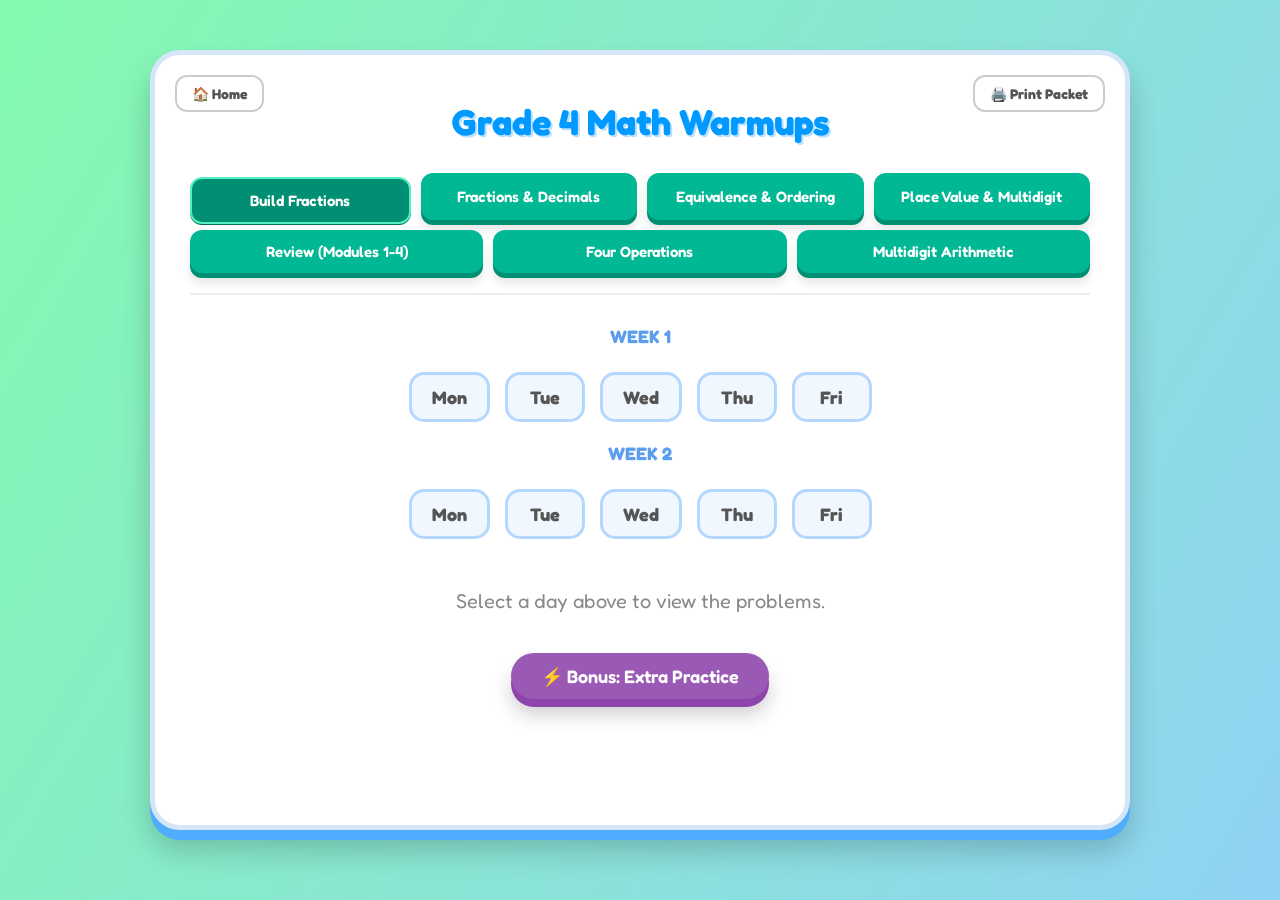
==== commit 92eaa0b9: "new grade 3 and 4 modules" ====
--- a/gr_4_fiab_practice.html
+++ b/gr_4_fiab_practice.html
@@ -7,319 +7,7 @@
     <title>Grade 4 Math Warmups</title>
     <link href="https://fonts.googleapis.com/css2?family=Fredoka:wght@400;600&display=swap" rel="stylesheet">
     <link rel="stylesheet" href="css/gr4.css">
-    <style>
-        /* --- Styles for Matrix Grid --- */
-        table.match-grid {
-            border-collapse: collapse;
-            margin: 20px auto;
-            width: 100%;
-            table-layout: fixed;
-        }
-
-        table.match-grid th,
-        table.match-grid td {
-            border: 1px solid #333;
-            padding: 8px; 
-            text-align: center;
-            vertical-align: middle;
-            word-wrap: break-word;
-        }
-
-        table.match-grid th:first-child,
-        table.match-grid td:first-child {
-            width: 30%; 
-            background-color: #fafafa;
-        }
-        
-        table.match-grid th {
-            background-color: #f0f0f0;
-            color: black;
-        }
-
-        table.match-grid th.corner-cell {
-            background-color: white;
-            border: none;
-        }
-
-        table.match-grid .fraction-wrap {
-            transform: scale(0.9);
-            margin: 0 auto;
-        }
-
-        /* --- Standard Grid Enhancements --- */
-        table.caaspp-grid td:first-child .mixed-text-container {
-            justify-content: flex-start; /* Keep expressions left-aligned and tightly grouped */
-        }
-
-        /* Pie Chart Styles */
-        .pie-chart-container {
-            display: inline-block;
-            vertical-align: middle;
-        }
-        
-        /* Rect Model Styles */
-        .rect-model-container {
-            display: block;
-            margin: 10px auto;
-            text-align: center;
-        }
-
-        /* Mixed Text Container */
-        .mixed-text-container {
-            display: flex;
-            align-items: center;
-            justify-content: center;
-            flex-wrap: wrap;
-            gap: 5px;
-            font-size: 18px;
-        }
-
-        /* Checkboxes */
-        input[type="checkbox"] {
-            transform: scale(1.5);
-            accent-color: #2ecc71;
-            cursor: pointer;
-        }
-
-        /* Validation Colors */
-        td.cell-correct {
-            background-color: #d4edda !important;
-        }
-
-        td.cell-incorrect {
-            background-color: #f8d7da !important;
-        }
-        
-        .grid-answer-indicator {
-            font-size: 12px;
-            color: #27ae60;
-            font-weight: bold;
-            margin-top: 4px;
-        }
-
-        /* --- Multiple Choice Styles --- */
-        .mc-container {
-            text-align: left;
-            display: inline-block;
-            margin-top: 10px;
-        }
-        .mc-label {
-            display: block;
-            margin: 10px 0;
-            cursor: pointer;
-            font-size: 18px;
-            padding: 5px;
-            border-radius: 5px;
-            transition: background 0.2s;
-        }
-        .mc-label:hover {
-            background-color: #f0f8ff;
-        }
-        .mc-label input[type="radio"] {
-            transform: scale(1.4);
-            margin-right: 12px;
-            cursor: pointer;
-        }
-        .mc-correct-text {
-            color: #27ae60;
-            font-weight: bold;
-            background-color: #e8f8f5;
-        }
-        .mc-incorrect-text {
-            color: #e74c3c;
-            text-decoration: line-through;
-        }
-
-        /* --- PRINT STYLES --- */
-        @media print {
-            @page {
-                size: letter landscape;
-                margin: 0.5in;
-            }
-
-            * { box-sizing: border-box; }
-
-            body {
-                background: none;
-                margin: 0;
-                padding: 0;
-                font-size: 14pt; /* Scaled up from 12pt */
-                width: 100%;
-            }
-
-            .container {
-                width: 100%;
-                max-width: none;
-                border: none;
-                box-shadow: none;
-                padding: 0;
-                margin: 0;
-            }
-
-            /* Hide UI Elements */
-            .home-btn, .print-btn, .module-nav, .nav-container, .footer-controls, #btnExtra, .check-btn {
-                display: none !important;
-            }
-
-            /* --- PACKET LAYOUT --- */
-            
-            #content-area {
-                column-count: 2;
-                column-gap: 0.5in;
-                column-fill: auto;
-                width: 100%;
-                display: block;
-            }
-
-            /* Base Day Wrapper - NO DEFAULT BREAKS */
-            .day-content {
-                display: block !important; 
-                break-inside: auto; 
-                margin-bottom: 0;
-                padding-bottom: 20px;
-                border-bottom: none;
-                width: 100%;
-                break-before: auto;
-                page-break-before: auto;
-                -webkit-column-break-before: auto;
-            }
-
-            /* Prescriptive Print Break Classes */
-            .print-page-break {
-                break-before: page !important;
-                page-break-before: always !important; /* Fallback */
-            }
-
-            .print-col-break {
-                break-before: column !important;
-                -webkit-column-break-before: always !important; /* Safari fallback */
-            }
-
-            .print-page-break-header {
-                break-before: page !important;
-                page-break-before: always !important; /* Fallback */
-                column-span: all;
-            }
-
-            /* Question Card */
-            .question-card {
-                break-inside: avoid;
-                page-break-inside: avoid;
-                -webkit-column-break-inside: avoid;
-                display: block;
-                width: 100%;
-                margin-bottom: 18px; /* Increased margin */
-                padding: 12px 15px;  /* Increased padding */
-                border: 1px solid #ccc;
-                box-shadow: none;
-                background: #fff;
-            }
-
-            h3 {
-                margin-top: 0;
-                margin-bottom: 12px;
-                font-size: 16pt; /* Scaled up */
-                border-bottom: 2px solid #000;
-                text-align: center;
-                break-after: avoid;
-            }
-
-            .print-header {
-                column-span: all;
-                display: flex;
-                justify-content: space-between;
-                margin-bottom: 15px;
-                border-bottom: 2px solid #000;
-                padding-bottom: 5px;
-                font-weight: bold;
-            }
-            
-            .print-spacer { display: none; }
-
-            /* --- CONTENT SIZING --- */
-
-            .mixed-text-container { font-size: 13pt; gap: 6px; } /* Scaled up */
-            .instructions { font-size: 13pt; margin-bottom: 8px; margin-top: 0; } /* Scaled up */
-            .mc-label { font-size: 13pt; margin: 12px 0; } /* Scaled up */
-
-            /* Number Line Optimization (Mod 1/2) */
-            .number-line-container svg {
-                width: 100%;
-                height: auto;
-                max-height: 85px; 
-            }
-
-            /* --- TABLE BORDER ENFORCEMENT FOR PRINT --- */
-            table.match-grid, table.caaspp-grid {
-                border-collapse: collapse !important;
-                border: 2px solid #000 !important; /* Thicker outer border prevents browser drop-outs */
-            }
-            
-            table.match-grid th, table.match-grid td,
-            table.caaspp-grid th, table.caaspp-grid td {
-                border: 1px solid #000 !important; /* Force internal borders */
-            }
-
-            /* Matrix Table Sizing (Mod 3/4) */
-            table.match-grid {
-                font-size: 12pt; /* Scaled up */
-                margin: 10px auto;
-            }
-            table.match-grid th, table.match-grid td { 
-                padding: 12px 4px; /* Relaxed vertical spacing */
-            }
-            table.match-grid th:first-child, table.match-grid td:first-child { width: 15% !important; }
-            table.match-grid th:not(:first-child), table.match-grid td:not(:first-child) { width: 21.25% !important; }
-            
-            /* Standard Grid Sizing (Mod 1/2/4) */
-            table.caaspp-grid {
-                table-layout: fixed; /* Force constraint */
-                width: 100%;
-                font-size: 12pt; /* Scaled up */
-                margin-bottom: 10px;
-                word-wrap: break-word;
-            }
-            table.caaspp-grid th, table.caaspp-grid td {
-                padding: 10px 8px; /* Relaxed vertical spacing */
-                text-align: center;
-            }
-            /* Make the expression column wider, checkboxes narrower */
-            table.caaspp-grid th:first-child, table.caaspp-grid td:first-child {
-                text-align: left;
-                padding-left: 8px;
-                width: 60%;
-            }
-            table.caaspp-grid th:not(:first-child), table.caaspp-grid td:not(:first-child) {
-                width: 20%;
-            }
-
-            /* Scaling helpers */
-            table.match-grid .fraction-wrap, table.caaspp-grid .fraction-wrap {
-                transform: scale(1.05); /* Scaled up fractions in tables */
-                transform-origin: center;
-                margin: 0 auto;
-            }
-
-            table.caaspp-grid td:first-child .fraction-wrap {
-                margin: 0; /* Keep left-aligned fractions from centering their container */
-            }
-
-            table.match-grid input[type="checkbox"], table.caaspp-grid input[type="checkbox"] {
-                transform: scale(1.5); /* Larger checkboxes */
-                margin: 0;
-            }
-
-            .pie-chart-container svg { width: 50px; height: 50px; } /* Scaled up */
-            
-            /* Clean up input boxes */
-            .frac-input, .std-input, .mixed-whole-input {
-                border: 1px solid #000;
-                color: transparent !important;
-                box-shadow: none;
-                min-width: 25px;
-            }
-        }
-    </style>
+    <style>table.match-grid{border-collapse:collapse;margin:20px auto;width:100%;table-layout:fixed}table.match-grid td,table.match-grid th{border:1px solid #333;padding:8px;text-align:center;vertical-align:middle;word-wrap:break-word}table.match-grid td:first-child,table.match-grid th:first-child{width:30%;background-color:#fafafa}table.match-grid th{background-color:#f0f0f0;color:#000}table.match-grid th.corner-cell{background-color:#fff;border:none}table.match-grid .fraction-wrap{transform:scale(.9);margin:0 auto}table.caaspp-grid td:first-child .mixed-text-container{justify-content:flex-start}.pie-chart-container{display:inline-block;vertical-align:middle}.rect-model-container{display:block;margin:10px auto;text-align:center}.mixed-text-container{display:flex;align-items:center;justify-content:center;flex-wrap:wrap;gap:5px;font-size:18px}input[type=checkbox]{transform:scale(1.5);accent-color:#2ecc71;cursor:pointer}.unknown-box{display:inline-block;width:18px;height:18px;border:2px solid #333;vertical-align:-3px;margin:0 3px;background-color:#fff}td.cell-correct{background-color:#d4edda!important}td.cell-incorrect{background-color:#f8d7da!important}.grid-answer-indicator{font-size:12px;color:#27ae60;font-weight:700;margin-top:4px}.mc-container{text-align:left;display:inline-block;margin-top:10px}.mc-label{display:block;margin:10px 0;cursor:pointer;font-size:18px;padding:5px;border-radius:5px;transition:background .2s}.mc-label:hover{background-color:#f0f8ff}.mc-label input[type=radio]{transform:scale(1.4);margin-right:12px;cursor:pointer}.mc-correct-text{color:#27ae60;font-weight:700;background-color:#e8f8f5}.mc-incorrect-text{color:#e74c3c;text-decoration:line-through}#answer-key-section{display:none}@media print{@page{size:letter landscape;margin:.5in}*{box-sizing:border-box}body{background:0 0;margin:0;padding:0;font-size:14pt;width:100%}.container{width:100%;max-width:none;border:none;box-shadow:none;padding:0;margin:0}#btnExtra,.check-btn,.footer-controls,.home-btn,.module-nav,.nav-container,.print-btn{display:none!important}#content-area{column-count:2;column-gap:.5in;column-fill:auto;width:100%;display:block}.day-content{display:block!important;break-inside:auto;margin-bottom:0;padding-bottom:20px;border-bottom:none;width:100%;break-before:auto;page-break-before:auto;-webkit-column-break-before:auto}.print-page-break{break-before:page!important;page-break-before:always!important}.print-col-break{break-before:column!important;-webkit-column-break-before:always!important}.print-page-break-header{break-before:page!important;page-break-before:always!important;column-span:all}.question-card{break-inside:avoid;page-break-inside:avoid;-webkit-column-break-inside:avoid;display:block;width:100%;margin-bottom:18px;padding:12px 15px;border:1px solid #ccc;box-shadow:none;background:#fff}h3{margin-top:0;margin-bottom:12px;font-size:16pt;border-bottom:2px solid #000;text-align:center;break-after:avoid}.print-header{column-span:all;display:flex;justify-content:space-between;margin-bottom:15px;border-bottom:2px solid #000;padding-bottom:5px;font-weight:700}.print-spacer{display:none}#answer-key-section{display:block!important;break-before:page!important;page-break-before:always!important;column-count:3;column-gap:.4in;font-size:11pt;font-family:sans-serif}.ak-title{column-span:all;text-align:center;border-bottom:2px solid #000;margin-bottom:15px;font-size:14pt;padding-bottom:5px}.ak-day-block{break-inside:avoid;margin-bottom:15px}.ak-day-title{font-weight:700;text-decoration:underline;margin-bottom:4px}.ak-list{margin:0;padding-left:22px}.ak-list li{margin-bottom:4px;line-height:1.3}.mixed-text-container{font-size:13pt;gap:6px}.instructions{font-size:13pt;margin-bottom:8px;margin-top:0}.mc-label{font-size:13pt;margin:12px 0}.number-line-container svg{width:100%;height:auto;max-height:85px}table.caaspp-grid,table.match-grid{border-collapse:collapse!important;border:2px solid #000!important}table.caaspp-grid td,table.caaspp-grid th,table.match-grid td,table.match-grid th{border:1px solid #000!important}table.match-grid{font-size:12pt;margin:10px auto}table.match-grid td,table.match-grid th{padding:12px 4px}table.match-grid td:first-child,table.match-grid th:first-child{width:15%!important}table.match-grid td:not(:first-child),table.match-grid th:not(:first-child){width:21.25%!important}table.caaspp-grid{table-layout:fixed;width:100%;font-size:12pt;margin-bottom:10px;word-wrap:break-word}table.caaspp-grid td,table.caaspp-grid th{padding:10px 8px;text-align:center}table.caaspp-grid td:first-child,table.caaspp-grid th:first-child{text-align:left;padding-left:8px;width:60%}table.caaspp-grid td:not(:first-child),table.caaspp-grid th:not(:first-child){width:20%}table.caaspp-grid .fraction-wrap,table.match-grid .fraction-wrap{transform:scale(1.05);transform-origin:center;margin:0 auto}table.caaspp-grid td:first-child .fraction-wrap{margin:0}table.caaspp-grid input[type=checkbox],table.match-grid input[type=checkbox]{transform:scale(1.5);margin:0}.unknown-box{border:2px solid #000!important}.pie-chart-container svg{width:50px;height:50px}.frac-input,.mixed-whole-input,.std-input{border:1px solid #000;color:transparent!important;box-shadow:none;min-width:25px}}</style>
 </head>
 
 <body>
@@ -335,7 +23,9 @@
             <button class="btn-module" onclick="selectModule(1)">Fractions & Decimals</button>
             <button class="btn-module" onclick="selectModule(2)">Equivalence & Ordering</button>
             <button class="btn-module" onclick="selectModule(3)">Place Value & Multidigit</button>
-            <button class="btn-module" onclick="selectModule(4)">Review (All Modules)</button>
+            <button class="btn-module" onclick="selectModule(4)">Review (Modules 1-4)</button>
+            <button class="btn-module" onclick="selectModule(5)">Four Operations</button>
+            <button class="btn-module" onclick="selectModule(6)">Multidigit Arithmetic</button>
         </div>
 
         <div class="nav-container" id="navContainer"></div>
@@ -354,6 +44,8 @@
             <button class="btn-extra" style="margin-top: 10px; background-color: #9b59b6;" onclick="checkDrills()">Check My Work</button>
             <div id="drillFeedback" class="feedback-box"></div>
         </div>
+
+        <div id="answer-key-section"></div>
     </div>
 
     <script src="data/gr4/mod1.js"></script>
@@ -361,9 +53,244 @@
     <script src="data/gr4/mod3.js"></script>
     <script src="data/gr4/mod4.js"></script>
     <script src="data/gr4/mod5.js"></script>
+    <script src="data/gr4/mod6.js"></script>
     <script src="data/gr4/bonus.js"></script>
 
     <script>
+        // Helper function for rendering perfectly aligned stacked math problems
+        function stackedHTML(top, bottom, operator) {
+            // Using Droid Sans Mono and Courier New to ensure open, unslashed zeros in monospace
+            return `<table style="display: inline-table; border-collapse: collapse; font-size: 22px; margin-right: 15px; font-family: 'Droid Sans Mono', 'Courier New', monospace; font-variant-numeric: tabular-nums;">
+                <tr>
+                    <td style="border: none; padding: 0 15px 5px 5px;"></td>
+                    <td style="border: none; text-align: right; padding: 0 5px 5px 0;">${top}</td>
+                </tr>
+                <tr>
+                    <td style="border-bottom: 2px solid black; padding: 0 15px 5px 5px;">${operator}</td>
+                    <td style="border-bottom: 2px solid black; text-align: right; padding: 0 5px 5px 0;">${bottom}</td>
+                </tr>
+            </table>`;
+        }
+
+        // --- MODULE 7 DATA (ORIGINAL CONTENT) ---
+        const module7 = {
+            id: "mod-7", 
+            name: "Multidigit Arithmetic: Place Value and Operations", 
+            weeks: [
+                {
+                    weekNum: 1,
+                    days: [
+                        {
+                            id: "m7-w1-mon", name: "Mon", title: "Week 1: Monday",
+                            sections: [
+                                {
+                                    instruction: "Enter the sum.", type: "mixed_row",
+                                    problems: [{ segments: [{ type: 'text', val: stackedHTML("38,452", "25,694", "+") }, { type: 'input', ans: "64146" }] }]
+                                },
+                                {
+                                    instruction: "Select the equation that has the same unknown number as 834 &divide; 6 = <span class='unknown-box'></span>.", type: "multiple_choice",
+                                    options: [
+                                        { text: "834 &times; 6 = <span class='unknown-box'></span>", correct: false },
+                                        { text: "834 &times; <span class='unknown-box'></span> = 6", correct: false },
+                                        { text: "6 &times; <span class='unknown-box'></span> = 834", correct: true },
+                                        { text: "<span class='unknown-box'></span> &times; 834 = 6", correct: false }
+                                    ]
+                                },
+                                {
+                                    instruction: "Review: Solve the word problem.", type: "word_problem",
+                                    textSegments: [{ type: 'text', val: "A dog weighs 15 pounds. A bear weighs 60 pounds. How many times heavier is the bear than the dog?" }],
+                                    problems: [{ segments: [{ type: 'text', val: 'Answer: &nbsp;' }, { type: 'input', ans: '4' }, { type: 'text', val: ' times heavier' }] }]
+                                }
+                            ]
+                        },
+                        { 
+                            id: "m7-w1-tue", name: "Tue", title: "Week 1: Tuesday", 
+                            sections: [
+                                {
+                                    instruction: "Enter the difference.", type: "mixed_row",
+                                    problems: [{ segments: [{ type: 'text', val: stackedHTML("8,452", "3,175", "-") }, { type: 'input', ans: "5277" }] }]
+                                },
+                                {
+                                    instruction: "Which expression is equal to 234 &times; 7?", type: "multiple_choice",
+                                    options: [
+                                        { text: "(200 + 30 + 4) + 7", correct: false },
+                                        { text: "(200 &times; 30 &times; 4) &times; 7", correct: false },
+                                        { text: "(200 &times; 7) + (30 &times; 7) + (4 &times; 7)", correct: true },
+                                        { text: "(200 &times; 7) &times; (30 &times; 7) &times; (4 &times; 7)", correct: false }
+                                    ]
+                                },
+                                {
+                                    instruction: "Review: Determine whether the comparison is true or false.", type: "grid", col1: "True", col2: "False",
+                                    rows: [{ segments: [{ type: 'text', val: '0.40 = 0.04' }], correct: false }]
+                                }
+                            ] 
+                        },
+                        { 
+                            id: "m7-w1-wed", name: "Wed", title: "Week 1: Wednesday", 
+                            sections: [
+                                {
+                                    instruction: "Enter the product.", type: "mixed_row",
+                                    problems: [{ segments: [{ type: 'text', val: stackedHTML("4,285", "4", "&times;") }, { type: 'input', ans: "17140" }] }]
+                                },
+                                {
+                                    instruction: "Enter the unknown number that makes the equation true.", type: "mixed_row",
+                                    problems: [{ segments: [{ type: 'text', val: "63 &times; 48 = (60 + 3) &times; ( &nbsp;" }, { type: 'input', ans: "40" }, { type: 'text', val: "&nbsp; + 8 )" }] }]
+                                },
+                                {
+                                    instruction: "Review: Find the equivalent fraction.", type: "mixed_row",
+                                    problems: [{ segments: [{ type: 'fraction', n: 1, d: 4 }, { type: 'text', val: ' = ' }, { type: 'fraction', n: 'box', ansN: '3', d: 12 }] }]
+                                }
+                            ] 
+                        },
+                        {
+                            id: "m7-w1-thu", name: "Thu", title: "Week 1: Thursday",
+                            sections: [
+                                {
+                                    instruction: "Enter the difference.", type: "mixed_row",
+                                    problems: [{ segments: [{ type: 'text', val: stackedHTML("60,000", "24,318", "-") }, { type: 'input', ans: "35682" }] }]
+                                },
+                                {
+                                    instruction: "Select the equation that has the same unknown number as 525 &divide; 5 = <span class='unknown-box'></span>.", type: "multiple_choice",
+                                    options: [
+                                        { text: "<span class='unknown-box'></span> &times; 5 = 525", correct: true },
+                                        { text: "525 &times; 5 = <span class='unknown-box'></span>", correct: false },
+                                        { text: "525 &times; <span class='unknown-box'></span> = 5", correct: false }
+                                    ]
+                                },
+                                { 
+                                    instruction: "Review: Round the number to the requested place value.", type: "mixed_row", 
+                                    problems: [{ segments: [{ type: 'text', val: "Round 73,815 to the nearest thousand: &nbsp;" }, { type: 'input', ans: "74000" }] }]
+                                }
+                            ]
+                        },
+                        { 
+                            id: "m7-w1-fri", name: "Fri", title: "Week 1: Friday", 
+                            sections: [
+                                {
+                                    instruction: "Enter the sum.", type: "mixed_row",
+                                    problems: [{ segments: [{ type: 'text', val: stackedHTML("57,841", "19,032", "+") }, { type: 'input', ans: "76873" }] }]
+                                },
+                                {
+                                    instruction: "Enter the product.", type: "mixed_row",
+                                    problems: [{ segments: [{ type: 'text', val: stackedHTML("357", "8", "&times;") }, { type: 'input', ans: "2856" }] }]
+                                },
+                                {
+                                    instruction: "Which expression is equal to 453 &times; 6?", type: "multiple_choice",
+                                    options: [
+                                        { text: "(400 &times; 6) + (50 &times; 6) + (3 &times; 6)", correct: true },
+                                        { text: "(400 + 50 + 3) + 6", correct: false },
+                                        { text: "(400 &times; 6) &times; (50 &times; 6) &times; (3 &times; 6)", correct: false }
+                                    ]
+                                }
+                            ] 
+                        }
+                    ]
+                },
+                {
+                    weekNum: 2,
+                    days: [
+                        {
+                            id: "m7-w2-mon", name: "Mon", title: "Week 2: Monday",
+                            sections: [
+                                {
+                                    instruction: "Enter the quotient in the first response box. If there is a remainder, enter it in the second response box.", type: "mixed_row",
+                                    problems: [{ segments: [{ type: 'text', val: '92 &divide; 7 = &nbsp;&nbsp; Quotient: ' }, { type: 'input', ans: '13' }, { type: 'text', val: '&nbsp;&nbsp; Remainder: ' }, { type: 'input', ans: '1' }] }]
+                                },
+                                {
+                                    instruction: "Which strategy for multiplying 34 and 15 should result in the correct product?", type: "multiple_choice",
+                                    options: [
+                                        { text: "(30 &times; 10) + (4 &times; 5)", correct: false },
+                                        { text: "300 + 150 + 40 + 20", correct: true },
+                                        { text: "300 + 20", correct: false }
+                                    ]
+                                },
+                                {
+                                    instruction: "Review: Add the fractions.", type: "mixed_row",
+                                    problems: [{ segments: [{ type: 'fraction', n: '4', d: '10' }, { type: 'text', val: ' + ' }, { type: 'fraction', n: '3', d: '10' }, { type: 'text', val: ' = ' }, { type: 'fraction', n: 'box', ansN: '7', d: 10 }] }]
+                                }
+                            ]
+                        },
+                        { 
+                            id: "m7-w2-tue", name: "Tue", title: "Week 2: Tuesday", 
+                            sections: [
+                                {
+                                    instruction: "Enter the quotient in the first response box. If there is a remainder, enter it in the second response box.", type: "mixed_row",
+                                    problems: [{ segments: [{ type: 'text', val: '2453 &divide; 6 = &nbsp;&nbsp; Quotient: ' }, { type: 'input', ans: '408' }, { type: 'text', val: '&nbsp;&nbsp; Remainder: ' }, { type: 'input', ans: '5' }] }]
+                                },
+                                {
+                                    instruction: "Enter the unknown number that makes the equation true.", type: "mixed_row",
+                                    problems: [{ segments: [{ type: 'text', val: "72 &times; 16 = (70 + 2) &times; (10 + &nbsp;" }, { type: 'input', ans: "6" }, { type: 'text', val: "&nbsp; )" }] }]
+                                },
+                                {
+                                    instruction: "Review: Solve the word problem.", type: "word_problem",
+                                    textSegments: [{ type: 'text', val: 'A library has 120 books to organize equally onto 5 shelves. How many books will be placed on each shelf?' }],
+                                    problems: [{ segments: [{ type: 'text', val: 'Answer: &nbsp;' }, { type: 'input', ans: '24' }, { type: 'text', val: ' books' }] }]
+                                }
+                            ]
+                        },
+                        { 
+                            id: "m7-w2-wed", name: "Wed", title: "Week 2: Wednesday", 
+                            sections: [
+                                {
+                                    instruction: "Enter the product.", type: "mixed_row",
+                                    problems: [{ segments: [{ type: 'text', val: stackedHTML("6,084", "5", "&times;") }, { type: 'input', ans: "30420" }] }]
+                                },
+                                {
+                                    instruction: "Enter the quotient in the first response box. If there is a remainder, enter it in the second response box.", type: "mixed_row",
+                                    problems: [{ segments: [{ type: 'text', val: '3817 &divide; 4 = &nbsp;&nbsp; Quotient: ' }, { type: 'input', ans: '954' }, { type: 'text', val: '&nbsp;&nbsp; Remainder: ' }, { type: 'input', ans: '1' }] }]
+                                },
+                                {
+                                    instruction: "Review: Enter the symbol (<, >, or =) to make the comparison true.", type: "mixed_row",
+                                    problems: [{ segments: [{ type: 'text', val: "5 thousands + 8 tens &nbsp; " }, { type: 'input', ans: "=" }, { type: 'text', val: "&nbsp; 5,080" }] }]
+                                }
+                            ] 
+                        },
+                        {
+                            id: "m7-w2-thu", name: "Thu", title: "Week 2: Thursday",
+                            sections: [
+                                {
+                                    instruction: "Select the equation that has the same unknown number as <span class='unknown-box'></span> &divide; 6 = 205.", type: "multiple_choice",
+                                    options: [
+                                        { text: "205 &times; <span class='unknown-box'></span> = 6", correct: false },
+                                        { text: "205 &times; 6 = <span class='unknown-box'></span>", correct: true },
+                                        { text: "<span class='unknown-box'></span> &times; 6 = 205", correct: false }
+                                    ]
+                                },
+                                {
+                                    instruction: "Enter the quotient in the first response box. If there is a remainder, enter it in the second box.", type: "mixed_row",
+                                    problems: [{ segments: [{ type: 'text', val: '835 &divide; 7 = &nbsp;&nbsp; Quotient: ' }, { type: 'input', ans: '119' }, { type: 'text', val: '&nbsp;&nbsp; Remainder: ' }, { type: 'input', ans: '2' }] }]
+                                },
+                                { 
+                                    instruction: "Review: What is the value of point Q?", type: "number_line", start: 0, end: 1, step: 0.1, target: 0.8, label: "Q", ans: "0.8" 
+                                }
+                            ]
+                        },
+                        { 
+                            id: "m7-w2-fri", name: "Fri", title: "Week 2: Friday", 
+                            sections: [
+                                {
+                                    instruction: "Enter the difference.", type: "mixed_row",
+                                    problems: [{ segments: [{ type: 'text', val: stackedHTML("20,406", "8,527", "-") }, { type: 'input', ans: "11879" }] }]
+                                },
+                                {
+                                    instruction: "Enter the quotient in the first response box. If there is a remainder, enter it in the second box.", type: "mixed_row",
+                                    problems: [{ segments: [{ type: 'text', val: '4062 &divide; 5 = &nbsp;&nbsp; Quotient: ' }, { type: 'input', ans: '812' }, { type: 'text', val: '&nbsp;&nbsp; Remainder: ' }, { type: 'input', ans: '2' }] }]
+                                },
+                                {
+                                    instruction: "Which strategy for multiplying 52 and 18 should result in the correct product?", type: "multiple_choice",
+                                    options: [
+                                        { text: "(50 &times; 10) + (2 &times; 8)", correct: false },
+                                        { text: "500 + 400 + 20 + 16", correct: true },
+                                        { text: "50 + 2 + 10 + 8", correct: false }
+                                    ]
+                                }
+                            ] 
+                        }
+                    ]
+                }
+            ]
+        };
+
         const appData = {
             modules: [
                 typeof module1 !== 'undefined' ? module1 : { id: "m1", name: "Module 1", weeks: [] },
@@ -371,10 +298,13 @@
                 typeof module3 !== 'undefined' ? module3 : { id: "m3", name: "Module 3", weeks: [] },
                 typeof module4 !== 'undefined' ? module4 : { id: "m4", name: "Module 4", weeks: [] },
                 typeof module5 !== 'undefined' ? module5 : { id: "m5", name: "Module 5", weeks: [] },
+                typeof module6 !== 'undefined' ? module6 : { id: "m6", name: "Module 6", weeks: [] },
+                module7
             ]
         };
 
         // --- DOM BUILDERS ---
+
         function createMultipleChoice(section, qIndex) {
             const div = document.createElement('div');
             div.className = 'mc-container';
@@ -579,6 +509,97 @@
             return table;
         }
 
+        // --- ANSWER KEY GENERATOR ---
+        function generateAnswerKey(module) {
+            const akContainer = document.getElementById('answer-key-section');
+            if (!akContainer) return;
+            akContainer.innerHTML = ''; 
+            
+            const title = document.createElement('h2');
+            title.className = 'ak-title';
+            title.innerText = "Answer Key: " + module.name;
+            akContainer.appendChild(title);
+
+            module.weeks.forEach(week => {
+                week.days.forEach(day => {
+                    const dayBlock = document.createElement('div');
+                    dayBlock.className = 'ak-day-block';
+                    
+                    const dayTitle = document.createElement('div');
+                    dayTitle.className = 'ak-day-title';
+                    dayTitle.innerText = day.title;
+                    dayBlock.appendChild(dayTitle);
+                    
+                    const list = document.createElement('ol');
+                    list.className = 'ak-list';
+                    
+                    day.sections.forEach(section => {
+                        let answers = [];
+                        
+                        if (section.type === 'mixed_row' || section.type === 'word_problem' || section.type === 'rect_model_equiv') {
+                            const probs = section.problems || [section];
+                            probs.forEach(p => {
+                                if (p.segments) {
+                                    let segAnswers = [];
+                                    p.segments.forEach(seg => {
+                                        if (seg.ans) {
+                                            let a = String(seg.ans).replace(/\|/g, ' or ');
+                                            const decimalToFrac = {"0.75":"3/4", "0.3333":"1/3", "0.4":"2/5", "0.6":"3/5", "0.25":"1/4", "0.5":"1/2", "0.625":"5/8", "0.8":"4/5", "1.2":"1 2/10"};
+                                            if(decimalToFrac[a]) a = decimalToFrac[a];
+                                            segAnswers.push(a);
+                                        }
+                                    });
+                                    if(segAnswers.length > 0) answers.push(segAnswers.join(', '));
+                                } else if (p.ans) {
+                                    let a = String(p.ans);
+                                    const decimalToFrac = {"0.75":"3/4", "0.3333":"1/3", "0.4":"2/5", "0.6":"3/5", "0.25":"1/4", "0.5":"1/2", "0.625":"5/8", "0.8":"4/5"};
+                                    if(decimalToFrac[a]) a = decimalToFrac[a];
+                                    answers.push(a);
+                                }
+                            });
+                        } else if (section.type === 'grid') {
+                            let gridAns = [];
+                            section.rows.forEach(r => {
+                                gridAns.push(r.correct ? (section.col1 || 'True') : (section.col2 || 'False'));
+                            });
+                            answers.push(gridAns.join(', '));
+                        } else if (section.type === 'matrix_match') {
+                            let matchAns = [];
+                            section.rows.forEach(r => {
+                                r.matches.forEach((m, idx) => {
+                                    if (m) {
+                                        let col = section.colHeaders[idx];
+                                        let cVal = col.type === 'fraction' || col.type === 'pie' ? `${col.n}/${col.d}` : col.val;
+                                        let rVal = r.label.type === 'fraction' ? `${r.label.n}/${r.label.d}` : r.label.val;
+                                        matchAns.push(`${rVal} → ${cVal}`);
+                                    }
+                                });
+                            });
+                            answers.push(matchAns.join(', '));
+                        } else if (section.type === 'multiple_choice') {
+                            let correctOpt = section.options.find(o => o.correct);
+                            if (correctOpt) {
+                                let temp = document.createElement('div');
+                                temp.innerHTML = correctOpt.text;
+                                answers.push(temp.textContent || temp.innerText);
+                            }
+                        } else if (section.type === 'number_line') {
+                            answers.push(section.ans);
+                        }
+                        
+                        if (answers.length > 0) {
+                            const li = document.createElement('li');
+                            li.innerHTML = answers.join('; ');
+                            list.appendChild(li);
+                        }
+                    });
+                    
+                    dayBlock.appendChild(list);
+                    akContainer.appendChild(dayBlock);
+                });
+            });
+        }
+
         // --- CORE LOGIC ---
         let currentModuleIndex = -1;
         let currentDayId = '';
@@ -597,6 +618,10 @@
                 contentArea.innerHTML = `<div class="tbd-message">Coming Soon: ${module.name} content is under development! 🚧</div>`;
                 document.getElementById('btnExtra').classList.add('hidden');
                 document.getElementById('extraPracticeContainer').classList.add('hidden');
+                
+                // Clear answer key if empty module
+                const akContainer = document.getElementById('answer-key-section');
+                if (akContainer) akContainer.innerHTML = '';
             } else {
                 document.getElementById('btnExtra').classList.remove('hidden');
                 document.getElementById('extraPracticeContainer').classList.add('hidden');
@@ -691,6 +716,9 @@
                     navContainer.appendChild(row);
                 });
                 const placeholder = document.createElement('div'); placeholder.id = 'placeholder'; placeholder.style.textAlign = 'center'; placeholder.style.color = '#888'; placeholder.style.marginTop = '50px'; placeholder.style.fontSize = '20px'; placeholder.textContent = "Select a day above to view the problems."; contentArea.appendChild(placeholder);
+                
+                // Generate the Answer Key automatically whenever a module is loaded
+                generateAnswerKey(module);
             }
         }
 
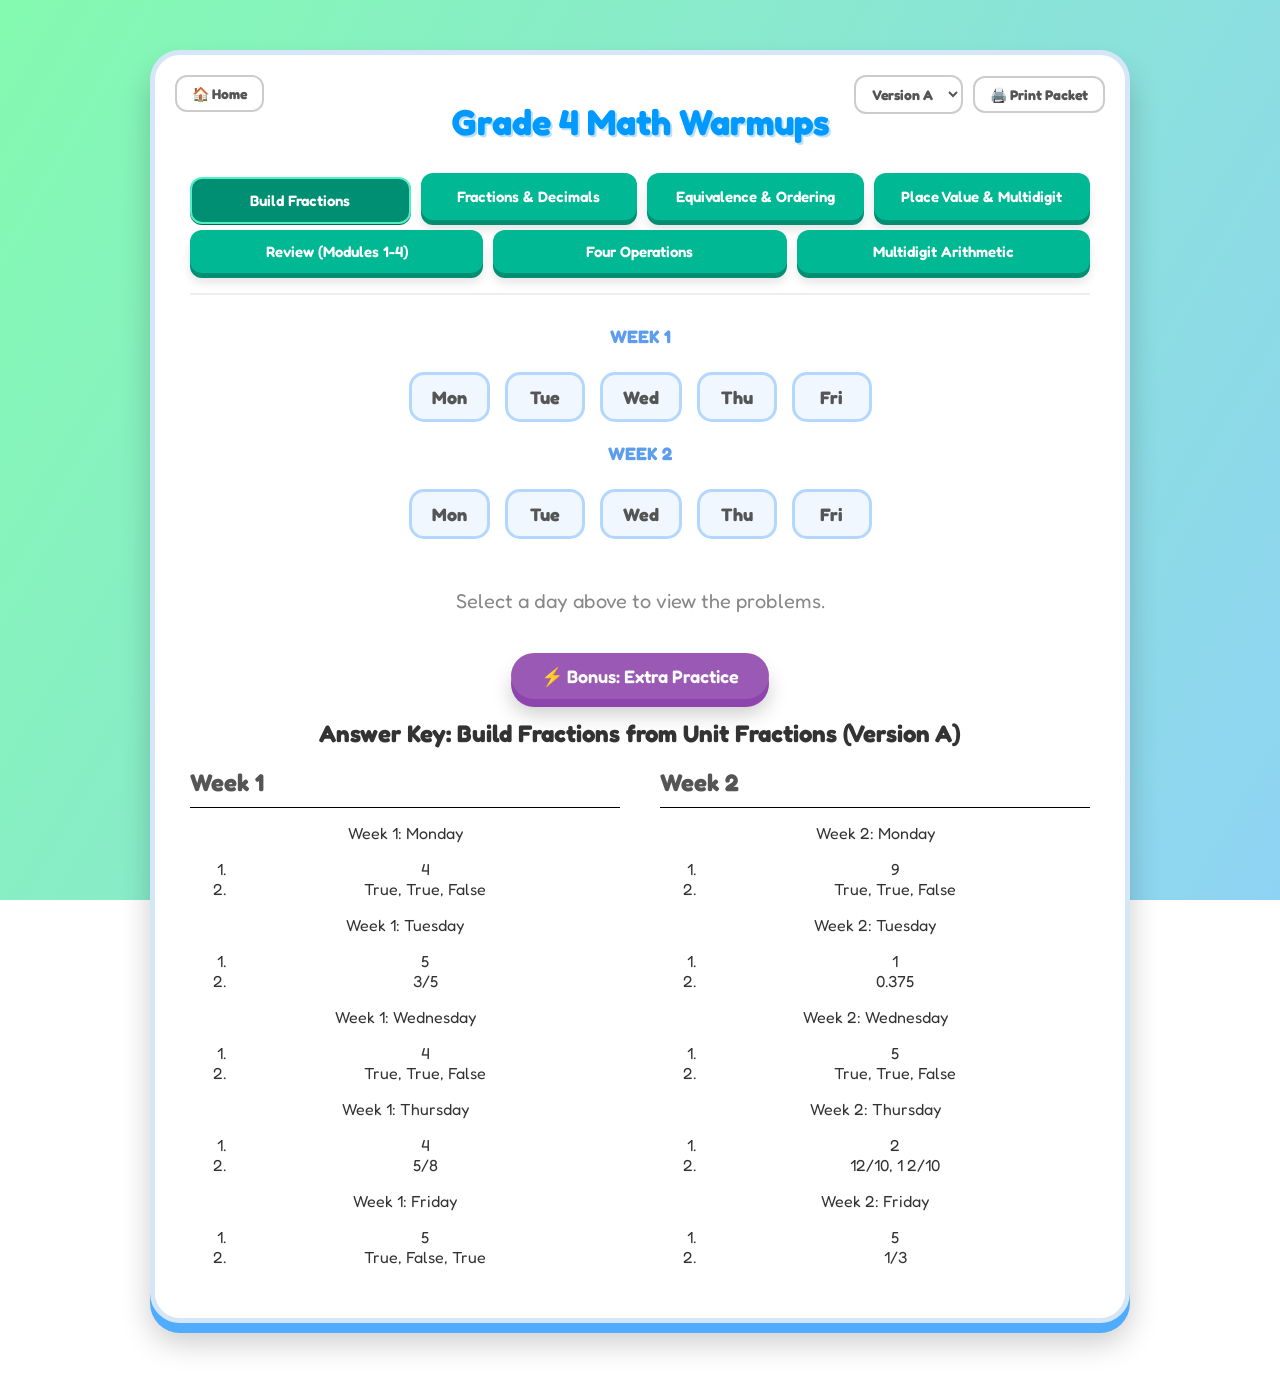
==== commit 03ef9e5a: "versions added for mod1-4" ====
--- a/gr_4_fiab_practice.html
+++ b/gr_4_fiab_practice.html
@@ -5,61 +5,11 @@
     <meta charset="UTF-8">
     <meta name="viewport" content="width=device-width, initial-scale=1.0">
     <title>Grade 4 Math Warmups</title>
-    <link href="https://fonts.googleapis.com/css2?family=Fredoka:wght@400;600&display=swap" rel="stylesheet">
+    <link href="https://fonts.googleapis.com/css2?family=Fredoka:wght@400;600&family=Roboto:wght@400;700&display=swap" rel="stylesheet">
     <link rel="stylesheet" href="css/gr4.css">
-    <style>table.match-grid{border-collapse:collapse;margin:20px auto;width:100%;table-layout:fixed}table.match-grid td,table.match-grid th{border:1px solid #333;padding:8px;text-align:center;vertical-align:middle;word-wrap:break-word}table.match-grid td:first-child,table.match-grid th:first-child{width:30%;background-color:#fafafa}table.match-grid th{background-color:#f0f0f0;color:#000}table.match-grid th.corner-cell{background-color:#fff;border:none}table.match-grid .fraction-wrap{transform:scale(.9);margin:0 auto}table.caaspp-grid td:first-child .mixed-text-container{justify-content:flex-start}.pie-chart-container{display:inline-block;vertical-align:middle}.rect-model-container{display:block;margin:10px auto;text-align:center}.mixed-text-container{display:flex;align-items:center;justify-content:center;flex-wrap:wrap;gap:5px;font-size:18px}input[type=checkbox]{transform:scale(1.5);accent-color:#2ecc71;cursor:pointer}.unknown-box{display:inline-block;width:18px;height:18px;border:2px solid #333;vertical-align:-3px;margin:0 3px;background-color:#fff}td.cell-correct{background-color:#d4edda!important}td.cell-incorrect{background-color:#f8d7da!important}.grid-answer-indicator{font-size:12px;color:#27ae60;font-weight:700;margin-top:4px}.mc-container{text-align:left;display:inline-block;margin-top:10px}.mc-label{display:block;margin:10px 0;cursor:pointer;font-size:18px;padding:5px;border-radius:5px;transition:background .2s}.mc-label:hover{background-color:#f0f8ff}.mc-label input[type=radio]{transform:scale(1.4);margin-right:12px;cursor:pointer}.mc-correct-text{color:#27ae60;font-weight:700;background-color:#e8f8f5}.mc-incorrect-text{color:#e74c3c;text-decoration:line-through}#answer-key-section{display:none}@media print{@page{size:letter landscape;margin:.5in}*{box-sizing:border-box}body{background:0 0;margin:0;padding:0;font-size:14pt;width:100%}.container{width:100%;max-width:none;border:none;box-shadow:none;padding:0;margin:0}#btnExtra,.check-btn,.footer-controls,.home-btn,.module-nav,.nav-container,.print-btn{display:none!important}#content-area{column-count:2;column-gap:.5in;column-fill:auto;width:100%;display:block}.day-content{display:block!important;break-inside:auto;margin-bottom:0;padding-bottom:20px;border-bottom:none;width:100%;break-before:auto;page-break-before:auto;-webkit-column-break-before:auto}.print-page-break{break-before:page!important;page-break-before:always!important}.print-col-break{break-before:column!important;-webkit-column-break-before:always!important}.print-page-break-header{break-before:page!important;page-break-before:always!important;column-span:all}.question-card{break-inside:avoid;page-break-inside:avoid;-webkit-column-break-inside:avoid;display:block;width:100%;margin-bottom:18px;padding:12px 15px;border:1px solid #ccc;box-shadow:none;background:#fff}h3{margin-top:0;margin-bottom:12px;font-size:16pt;border-bottom:2px solid #000;text-align:center;break-after:avoid}.print-header{column-span:all;display:flex;justify-content:space-between;margin-bottom:15px;border-bottom:2px solid #000;padding-bottom:5px;font-weight:700}.print-spacer{display:none}#answer-key-section{display:block!important;break-before:page!important;page-break-before:always!important;column-count:3;column-gap:.4in;font-size:11pt;font-family:sans-serif}.ak-title{column-span:all;text-align:center;border-bottom:2px solid #000;margin-bottom:15px;font-size:14pt;padding-bottom:5px}.ak-day-block{break-inside:avoid;margin-bottom:15px}.ak-day-title{font-weight:700;text-decoration:underline;margin-bottom:4px}.ak-list{margin:0;padding-left:22px}.ak-list li{margin-bottom:4px;line-height:1.3}.mixed-text-container{font-size:13pt;gap:6px}.instructions{font-size:13pt;margin-bottom:8px;margin-top:0}.mc-label{font-size:13pt;margin:12px 0}.number-line-container svg{width:100%;height:auto;max-height:85px}table.caaspp-grid,table.match-grid{border-collapse:collapse!important;border:2px solid #000!important}table.caaspp-grid td,table.caaspp-grid th,table.match-grid td,table.match-grid th{border:1px solid #000!important}table.match-grid{font-size:12pt;margin:10px auto}table.match-grid td,table.match-grid th{padding:12px 4px}table.match-grid td:first-child,table.match-grid th:first-child{width:15%!important}table.match-grid td:not(:first-child),table.match-grid th:not(:first-child){width:21.25%!important}table.caaspp-grid{table-layout:fixed;width:100%;font-size:12pt;margin-bottom:10px;word-wrap:break-word}table.caaspp-grid td,table.caaspp-grid th{padding:10px 8px;text-align:center}table.caaspp-grid td:first-child,table.caaspp-grid th:first-child{text-align:left;padding-left:8px;width:60%}table.caaspp-grid td:not(:first-child),table.caaspp-grid th:not(:first-child){width:20%}table.caaspp-grid .fraction-wrap,table.match-grid .fraction-wrap{transform:scale(1.05);transform-origin:center;margin:0 auto}table.caaspp-grid td:first-child .fraction-wrap{margin:0}table.caaspp-grid input[type=checkbox],table.match-grid input[type=checkbox]{transform:scale(1.5);margin:0}.unknown-box{border:2px solid #000!important}.pie-chart-container svg{width:50px;height:50px}.frac-input,.mixed-whole-input,.std-input{border:1px solid #000;color:transparent!important;box-shadow:none;min-width:25px}}</style>
-</head>
-
-<body>
-
-    <div class="container">
-        <button class="home-btn" onclick="window.location.href='index.html'">🏠 Home</button>
-        <button class="print-btn" onclick="window.print()">🖨️ Print Packet</button>
-
-        <h1>Grade 4 Math Warmups</h1>
-
-        <div class="module-nav">
-            <button class="btn-module" onclick="selectModule(0)">Build Fractions</button>
-            <button class="btn-module" onclick="selectModule(1)">Fractions & Decimals</button>
-            <button class="btn-module" onclick="selectModule(2)">Equivalence & Ordering</button>
-            <button class="btn-module" onclick="selectModule(3)">Place Value & Multidigit</button>
-            <button class="btn-module" onclick="selectModule(4)">Review (Modules 1-4)</button>
-            <button class="btn-module" onclick="selectModule(5)">Four Operations</button>
-            <button class="btn-module" onclick="selectModule(6)">Multidigit Arithmetic</button>
-        </div>
-
-        <div class="nav-container" id="navContainer"></div>
-        <div id="content-area"></div>
-
-        <div class="footer-controls" id="footer-controls" style="display:none;">
-            <div id="feedback-box" class="feedback-box"></div>
-            <button class="check-btn" onclick="checkAnswers()">Check Answers</button>
-        </div>
-
-        <button id="btnExtra" class="btn-extra hidden" onclick="startExtraPractice()">⚡ Bonus: Extra Practice</button>
-
-        <div id="extraPracticeContainer" class="hidden">
-            <h3 style="color: #8e44ad; border-bottom: 2px dashed #cdb4db;">Mixed Practice Drills</h3>
-            <div id="drillGrid" class="drill-grid"></div>
-            <button class="btn-extra" style="margin-top: 10px; background-color: #9b59b6;" onclick="checkDrills()">Check My Work</button>
-            <div id="drillFeedback" class="feedback-box"></div>
-        </div>
-
-        <div id="answer-key-section"></div>
-    </div>
-
-    <script src="data/gr4/mod1.js"></script>
-    <script src="data/gr4/mod2.js"></script>
-    <script src="data/gr4/mod3.js"></script>
-    <script src="data/gr4/mod4.js"></script>
-    <script src="data/gr4/mod5.js"></script>
-    <script src="data/gr4/mod6.js"></script>
-    <script src="data/gr4/bonus.js"></script>
-
     <script>
         // Helper function for rendering perfectly aligned stacked math problems
         function stackedHTML(top, bottom, operator) {
-            // Using Droid Sans Mono and Courier New to ensure open, unslashed zeros in monospace
             return `<table style="display: inline-table; border-collapse: collapse; font-size: 22px; margin-right: 15px; font-family: 'Droid Sans Mono', 'Courier New', monospace; font-variant-numeric: tabular-nums;">
                 <tr>
                     <td style="border: none; padding: 0 15px 5px 5px;"></td>
@@ -72,224 +22,73 @@
             </table>`;
         }
 
-        // --- MODULE 7 DATA (ORIGINAL CONTENT) ---
-        const module7 = {
-            id: "mod-7", 
-            name: "Multidigit Arithmetic: Place Value and Operations", 
-            weeks: [
-                {
-                    weekNum: 1,
-                    days: [
-                        {
-                            id: "m7-w1-mon", name: "Mon", title: "Week 1: Monday",
-                            sections: [
-                                {
-                                    instruction: "Enter the sum.", type: "mixed_row",
-                                    problems: [{ segments: [{ type: 'text', val: stackedHTML("38,452", "25,694", "+") }, { type: 'input', ans: "64146" }] }]
-                                },
-                                {
-                                    instruction: "Select the equation that has the same unknown number as 834 &divide; 6 = <span class='unknown-box'></span>.", type: "multiple_choice",
-                                    options: [
-                                        { text: "834 &times; 6 = <span class='unknown-box'></span>", correct: false },
-                                        { text: "834 &times; <span class='unknown-box'></span> = 6", correct: false },
-                                        { text: "6 &times; <span class='unknown-box'></span> = 834", correct: true },
-                                        { text: "<span class='unknown-box'></span> &times; 834 = 6", correct: false }
-                                    ]
-                                },
-                                {
-                                    instruction: "Review: Solve the word problem.", type: "word_problem",
-                                    textSegments: [{ type: 'text', val: "A dog weighs 15 pounds. A bear weighs 60 pounds. How many times heavier is the bear than the dog?" }],
-                                    problems: [{ segments: [{ type: 'text', val: 'Answer: &nbsp;' }, { type: 'input', ans: '4' }, { type: 'text', val: ' times heavier' }] }]
-                                }
-                            ]
-                        },
-                        { 
-                            id: "m7-w1-tue", name: "Tue", title: "Week 1: Tuesday", 
-                            sections: [
-                                {
-                                    instruction: "Enter the difference.", type: "mixed_row",
-                                    problems: [{ segments: [{ type: 'text', val: stackedHTML("8,452", "3,175", "-") }, { type: 'input', ans: "5277" }] }]
-                                },
-                                {
-                                    instruction: "Which expression is equal to 234 &times; 7?", type: "multiple_choice",
-                                    options: [
-                                        { text: "(200 + 30 + 4) + 7", correct: false },
-                                        { text: "(200 &times; 30 &times; 4) &times; 7", correct: false },
-                                        { text: "(200 &times; 7) + (30 &times; 7) + (4 &times; 7)", correct: true },
-                                        { text: "(200 &times; 7) &times; (30 &times; 7) &times; (4 &times; 7)", correct: false }
-                                    ]
-                                },
-                                {
-                                    instruction: "Review: Determine whether the comparison is true or false.", type: "grid", col1: "True", col2: "False",
-                                    rows: [{ segments: [{ type: 'text', val: '0.40 = 0.04' }], correct: false }]
-                                }
-                            ] 
-                        },
-                        { 
-                            id: "m7-w1-wed", name: "Wed", title: "Week 1: Wednesday", 
-                            sections: [
-                                {
-                                    instruction: "Enter the product.", type: "mixed_row",
-                                    problems: [{ segments: [{ type: 'text', val: stackedHTML("4,285", "4", "&times;") }, { type: 'input', ans: "17140" }] }]
-                                },
-                                {
-                                    instruction: "Enter the unknown number that makes the equation true.", type: "mixed_row",
-                                    problems: [{ segments: [{ type: 'text', val: "63 &times; 48 = (60 + 3) &times; ( &nbsp;" }, { type: 'input', ans: "40" }, { type: 'text', val: "&nbsp; + 8 )" }] }]
-                                },
-                                {
-                                    instruction: "Review: Find the equivalent fraction.", type: "mixed_row",
-                                    problems: [{ segments: [{ type: 'fraction', n: 1, d: 4 }, { type: 'text', val: ' = ' }, { type: 'fraction', n: 'box', ansN: '3', d: 12 }] }]
-                                }
-                            ] 
-                        },
-                        {
-                            id: "m7-w1-thu", name: "Thu", title: "Week 1: Thursday",
-                            sections: [
-                                {
-                                    instruction: "Enter the difference.", type: "mixed_row",
-                                    problems: [{ segments: [{ type: 'text', val: stackedHTML("60,000", "24,318", "-") }, { type: 'input', ans: "35682" }] }]
-                                },
-                                {
-                                    instruction: "Select the equation that has the same unknown number as 525 &divide; 5 = <span class='unknown-box'></span>.", type: "multiple_choice",
-                                    options: [
-                                        { text: "<span class='unknown-box'></span> &times; 5 = 525", correct: true },
-                                        { text: "525 &times; 5 = <span class='unknown-box'></span>", correct: false },
-                                        { text: "525 &times; <span class='unknown-box'></span> = 5", correct: false }
-                                    ]
-                                },
-                                { 
-                                    instruction: "Review: Round the number to the requested place value.", type: "mixed_row", 
-                                    problems: [{ segments: [{ type: 'text', val: "Round 73,815 to the nearest thousand: &nbsp;" }, { type: 'input', ans: "74000" }] }]
-                                }
-                            ]
-                        },
-                        { 
-                            id: "m7-w1-fri", name: "Fri", title: "Week 1: Friday", 
-                            sections: [
-                                {
-                                    instruction: "Enter the sum.", type: "mixed_row",
-                                    problems: [{ segments: [{ type: 'text', val: stackedHTML("57,841", "19,032", "+") }, { type: 'input', ans: "76873" }] }]
-                                },
-                                {
-                                    instruction: "Enter the product.", type: "mixed_row",
-                                    problems: [{ segments: [{ type: 'text', val: stackedHTML("357", "8", "&times;") }, { type: 'input', ans: "2856" }] }]
-                                },
-                                {
-                                    instruction: "Which expression is equal to 453 &times; 6?", type: "multiple_choice",
-                                    options: [
-                                        { text: "(400 &times; 6) + (50 &times; 6) + (3 &times; 6)", correct: true },
-                                        { text: "(400 + 50 + 3) + 6", correct: false },
-                                        { text: "(400 &times; 6) &times; (50 &times; 6) &times; (3 &times; 6)", correct: false }
-                                    ]
-                                }
-                            ] 
-                        }
-                    ]
-                },
-                {
-                    weekNum: 2,
-                    days: [
-                        {
-                            id: "m7-w2-mon", name: "Mon", title: "Week 2: Monday",
-                            sections: [
-                                {
-                                    instruction: "Enter the quotient in the first response box. If there is a remainder, enter it in the second response box.", type: "mixed_row",
-                                    problems: [{ segments: [{ type: 'text', val: '92 &divide; 7 = &nbsp;&nbsp; Quotient: ' }, { type: 'input', ans: '13' }, { type: 'text', val: '&nbsp;&nbsp; Remainder: ' }, { type: 'input', ans: '1' }] }]
-                                },
-                                {
-                                    instruction: "Which strategy for multiplying 34 and 15 should result in the correct product?", type: "multiple_choice",
-                                    options: [
-                                        { text: "(30 &times; 10) + (4 &times; 5)", correct: false },
-                                        { text: "300 + 150 + 40 + 20", correct: true },
-                                        { text: "300 + 20", correct: false }
-                                    ]
-                                },
-                                {
-                                    instruction: "Review: Add the fractions.", type: "mixed_row",
-                                    problems: [{ segments: [{ type: 'fraction', n: '4', d: '10' }, { type: 'text', val: ' + ' }, { type: 'fraction', n: '3', d: '10' }, { type: 'text', val: ' = ' }, { type: 'fraction', n: 'box', ansN: '7', d: 10 }] }]
-                                }
-                            ]
-                        },
-                        { 
-                            id: "m7-w2-tue", name: "Tue", title: "Week 2: Tuesday", 
-                            sections: [
-                                {
-                                    instruction: "Enter the quotient in the first response box. If there is a remainder, enter it in the second response box.", type: "mixed_row",
-                                    problems: [{ segments: [{ type: 'text', val: '2453 &divide; 6 = &nbsp;&nbsp; Quotient: ' }, { type: 'input', ans: '408' }, { type: 'text', val: '&nbsp;&nbsp; Remainder: ' }, { type: 'input', ans: '5' }] }]
-                                },
-                                {
-                                    instruction: "Enter the unknown number that makes the equation true.", type: "mixed_row",
-                                    problems: [{ segments: [{ type: 'text', val: "72 &times; 16 = (70 + 2) &times; (10 + &nbsp;" }, { type: 'input', ans: "6" }, { type: 'text', val: "&nbsp; )" }] }]
-                                },
-                                {
-                                    instruction: "Review: Solve the word problem.", type: "word_problem",
-                                    textSegments: [{ type: 'text', val: 'A library has 120 books to organize equally onto 5 shelves. How many books will be placed on each shelf?' }],
-                                    problems: [{ segments: [{ type: 'text', val: 'Answer: &nbsp;' }, { type: 'input', ans: '24' }, { type: 'text', val: ' books' }] }]
-                                }
-                            ]
-                        },
-                        { 
-                            id: "m7-w2-wed", name: "Wed", title: "Week 2: Wednesday", 
-                            sections: [
-                                {
-                                    instruction: "Enter the product.", type: "mixed_row",
-                                    problems: [{ segments: [{ type: 'text', val: stackedHTML("6,084", "5", "&times;") }, { type: 'input', ans: "30420" }] }]
-                                },
-                                {
-                                    instruction: "Enter the quotient in the first response box. If there is a remainder, enter it in the second response box.", type: "mixed_row",
-                                    problems: [{ segments: [{ type: 'text', val: '3817 &divide; 4 = &nbsp;&nbsp; Quotient: ' }, { type: 'input', ans: '954' }, { type: 'text', val: '&nbsp;&nbsp; Remainder: ' }, { type: 'input', ans: '1' }] }]
-                                },
-                                {
-                                    instruction: "Review: Enter the symbol (<, >, or =) to make the comparison true.", type: "mixed_row",
-                                    problems: [{ segments: [{ type: 'text', val: "5 thousands + 8 tens &nbsp; " }, { type: 'input', ans: "=" }, { type: 'text', val: "&nbsp; 5,080" }] }]
-                                }
-                            ] 
-                        },
-                        {
-                            id: "m7-w2-thu", name: "Thu", title: "Week 2: Thursday",
-                            sections: [
-                                {
-                                    instruction: "Select the equation that has the same unknown number as <span class='unknown-box'></span> &divide; 6 = 205.", type: "multiple_choice",
-                                    options: [
-                                        { text: "205 &times; <span class='unknown-box'></span> = 6", correct: false },
-                                        { text: "205 &times; 6 = <span class='unknown-box'></span>", correct: true },
-                                        { text: "<span class='unknown-box'></span> &times; 6 = 205", correct: false }
-                                    ]
-                                },
-                                {
-                                    instruction: "Enter the quotient in the first response box. If there is a remainder, enter it in the second box.", type: "mixed_row",
-                                    problems: [{ segments: [{ type: 'text', val: '835 &divide; 7 = &nbsp;&nbsp; Quotient: ' }, { type: 'input', ans: '119' }, { type: 'text', val: '&nbsp;&nbsp; Remainder: ' }, { type: 'input', ans: '2' }] }]
-                                },
-                                { 
-                                    instruction: "Review: What is the value of point Q?", type: "number_line", start: 0, end: 1, step: 0.1, target: 0.8, label: "Q", ans: "0.8" 
-                                }
-                            ]
-                        },
-                        { 
-                            id: "m7-w2-fri", name: "Fri", title: "Week 2: Friday", 
-                            sections: [
-                                {
-                                    instruction: "Enter the difference.", type: "mixed_row",
-                                    problems: [{ segments: [{ type: 'text', val: stackedHTML("20,406", "8,527", "-") }, { type: 'input', ans: "11879" }] }]
-                                },
-                                {
-                                    instruction: "Enter the quotient in the first response box. If there is a remainder, enter it in the second box.", type: "mixed_row",
-                                    problems: [{ segments: [{ type: 'text', val: '4062 &divide; 5 = &nbsp;&nbsp; Quotient: ' }, { type: 'input', ans: '812' }, { type: 'text', val: '&nbsp;&nbsp; Remainder: ' }, { type: 'input', ans: '2' }] }]
-                                },
-                                {
-                                    instruction: "Which strategy for multiplying 52 and 18 should result in the correct product?", type: "multiple_choice",
-                                    options: [
-                                        { text: "(50 &times; 10) + (2 &times; 8)", correct: false },
-                                        { text: "500 + 400 + 20 + 16", correct: true },
-                                        { text: "50 + 2 + 10 + 8", correct: false }
-                                    ]
-                                }
-                            ] 
-                        }
-                    ]
-                }
-            ]
-        };
+        // Global Helper functions for inline fractions
+        function f(n, d) {
+            return `<div class="fraction-wrap" style="font-size: 1.1em; margin: 0 4px;"><div class="frac-top">${n}</div><div class="frac-bottom">${d}</div></div>`;
+        }
+        
+        function mf(w, n, d) {
+            return `<div class="mixed-text-container" style="font-size: 1.1em; display: inline-flex;"><span class="whole-part">${w}</span>${f(n, d)}</div>`;
+        }
+    </script>
+</head>
+
+<body>
+
+    <div class="container">
+        <button class="home-btn" onclick="window.location.href='index.html'">🏠 Home</button>
+        
+        <div style="position: absolute; top: 20px; right: 20px; display: flex; gap: 10px; align-items: center; z-index: 100;" class="print-controls">
+            <select id="versionSelect" onchange="changeVersion(this.value)" style="padding: 8px 12px; border-radius: 12px; border: 2px solid #ccc; font-family: inherit; font-weight: bold; font-size: 14px; color: #555; cursor: pointer; outline: none; background: white;">
+                <option value="A">Version A</option>
+                <option value="B">Version B</option>
+                <option value="C">Version C</option>
+            </select>
+            <button class="print-btn" style="position: static;" onclick="printPacket()">🖨️ Print Packet</button>
+        </div>
+
+        <h1>Grade 4 Math Warmups</h1>
+
+        <div class="module-nav">
+            <button class="btn-module" onclick="selectModule(0)">Build Fractions</button>
+            <button class="btn-module" onclick="selectModule(1)">Fractions & Decimals</button>
+            <button class="btn-module" onclick="selectModule(2)">Equivalence & Ordering</button>
+            <button class="btn-module" onclick="selectModule(3)">Place Value & Multidigit</button>
+            <button class="btn-module" onclick="selectModule(4)">Review (Modules 1-4)</button>
+            <button class="btn-module" onclick="selectModule(5)">Four Operations</button>
+            <button class="btn-module" onclick="selectModule(6)">Multidigit Arithmetic</button>
+        </div>
+
+        <div class="nav-container" id="navContainer"></div>
+        <div id="content-area"></div>
+
+        <div class="footer-controls" id="footer-controls" style="display:none;">
+            <div id="feedback-box" class="feedback-box"></div>
+            <button class="check-btn" onclick="checkAnswers()">Check Answers</button>
+        </div>
+
+        <button id="btnExtra" class="btn-extra hidden" onclick="startExtraPractice()">⚡ Bonus: Extra Practice</button>
+
+        <div id="extraPracticeContainer" class="hidden">
+            <h3 style="color: #8e44ad; border-bottom: 2px dashed #cdb4db;">Mixed Practice Drills</h3>
+            <div id="drillGrid" class="drill-grid"></div>
+            <button class="btn-extra" style="margin-top: 10px; background-color: #9b59b6;" onclick="checkDrills()">Check My Work</button>
+            <div id="drillFeedback" class="feedback-box"></div>
+        </div>
+
+        <div id="answer-key-section"></div>
+    </div>
+
+    <script src="data/gr4/mod1.js"></script>
+    <script src="data/gr4/mod2.js"></script>
+    <script src="data/gr4/mod3.js"></script>
+    <script src="data/gr4/mod4.js"></script>
+    <script src="data/gr4/mod5.js"></script>
+    <script src="data/gr4/mod6.js"></script>
+    <script src="data/gr4/mod7.js"></script>
+    <script src="data/gr4/bonus.js"></script>
+
+    <script>
 
         const appData = {
             modules: [
@@ -299,9 +98,15 @@
                 typeof module4 !== 'undefined' ? module4 : { id: "m4", name: "Module 4", weeks: [] },
                 typeof module5 !== 'undefined' ? module5 : { id: "m5", name: "Module 5", weeks: [] },
                 typeof module6 !== 'undefined' ? module6 : { id: "m6", name: "Module 6", weeks: [] },
-                module7
+                typeof module7 !== 'undefined' ? module7 : { id: "m7", name: "Module 7", weeks: [] }
             ]
         };
+
+        // --- GLOBAL VARIABLES ---
+        let currentModuleIndex = -1;
+        let currentDayId = '';
+        let currentVersion = 'A'; // Defaults to Version A
+        let attempts = {};
 
         // --- DOM BUILDERS ---
 
@@ -316,7 +121,7 @@
                 
                 const radio = document.createElement('input');
                 radio.type = 'radio';
-                radio.name = `mc_${currentDayId}_${qIndex}`;
+                radio.name = `mc_${currentDayId}_${qIndex}_${currentVersion}`;
                 radio.value = i;
                 radio.setAttribute('data-correct', opt.correct);
                 
@@ -510,26 +315,45 @@
         }
 
         // --- ANSWER KEY GENERATOR ---
-        function generateAnswerKey(module) {
+        function generateAnswerKey(module, weeksData) {
             const akContainer = document.getElementById('answer-key-section');
             if (!akContainer) return;
             akContainer.innerHTML = ''; 
             
             const title = document.createElement('h2');
             title.className = 'ak-title';
-            title.innerText = "Answer Key: " + module.name;
+            title.innerText = `Answer Key: ${module.name} (Version ${currentVersion})`;
             akContainer.appendChild(title);
 
-            module.weeks.forEach(week => {
+            const akColumnsContainer = document.createElement('div');
+            akColumnsContainer.style.display = 'flex';
+            akColumnsContainer.style.gap = '40px';
+            akColumnsContainer.style.width = '100%';
+            akContainer.appendChild(akColumnsContainer);
+
+            const week1Col = document.createElement('div');
+            week1Col.style.flex = '1';
+            const week2Col = document.createElement('div');
+            week2Col.style.flex = '1';
+
+            akColumnsContainer.appendChild(week1Col);
+            akColumnsContainer.appendChild(week2Col);
+
+            weeksData.forEach(week => {
+                const targetCol = (week.weekNum === 1) ? week1Col : week2Col;
+                const weekTitle = document.createElement('h3');
+                weekTitle.innerText = `Week ${week.weekNum}`;
+                weekTitle.style.borderBottom = '1px solid #000';
+                weekTitle.style.marginTop = '0';
+                targetCol.appendChild(weekTitle);
+
                 week.days.forEach(day => {
                     const dayBlock = document.createElement('div');
                     dayBlock.className = 'ak-day-block';
-                    
                     const dayTitle = document.createElement('div');
                     dayTitle.className = 'ak-day-title';
                     dayTitle.innerText = day.title;
                     dayBlock.appendChild(dayTitle);
-                    
                     const list = document.createElement('ol');
                     list.className = 'ak-list';
                     
@@ -541,15 +365,35 @@
                             probs.forEach(p => {
                                 if (p.segments) {
                                     let segAnswers = [];
+                                    let hasQuotient = false;
+                                    let hasRemainder = false;
+                                    
                                     p.segments.forEach(seg => {
-                                        if (seg.ans) {
-                                            let a = String(seg.ans).replace(/\|/g, ' or ');
-                                            const decimalToFrac = {"0.75":"3/4", "0.3333":"1/3", "0.4":"2/5", "0.6":"3/5", "0.25":"1/4", "0.5":"1/2", "0.625":"5/8", "0.8":"4/5", "1.2":"1 2/10"};
-                                            if(decimalToFrac[a]) a = decimalToFrac[a];
+                                        if (seg.type === 'text' && typeof seg.val === 'string') {
+                                            if (seg.val.includes('Quotient')) hasQuotient = true;
+                                            if (seg.val.includes('Remainder')) hasRemainder = true;
+                                        }
+
+                                        if (seg.ans || seg.ak) {
+                                            let baseAns = seg.ak ? String(seg.ak) : String(seg.ans);
+                                            let a = baseAns.replace(/\|/g, ' or ');
+                                            
+                                            if (!seg.ak) {
+                                                const decimalToFrac = {"0.75":"3/4", "0.3333":"1/3", "0.4":"2/5", "0.6":"3/5", "0.25":"1/4", "0.5":"1/2", "0.625":"5/8", "0.8":"4/5", "1.2":"1 2/10"};
+                                                if(decimalToFrac[a]) a = decimalToFrac[a];
+                                            }
                                             segAnswers.push(a);
                                         }
                                     });
-                                    if(segAnswers.length > 0) answers.push(segAnswers.join(', '));
+
+                                    if(segAnswers.length > 0) {
+                                        if (hasQuotient && hasRemainder && segAnswers.length === 2) {
+                                            answers.push(`${segAnswers[0]} R${segAnswers[1]}`);
+                                        } else {
+                                            answers.push(segAnswers.join(', '));
+                                        }
+                                    }
+
                                 } else if (p.ans) {
                                     let a = String(p.ans);
                                     const decimalToFrac = {"0.75":"3/4", "0.3333":"1/3", "0.4":"2/5", "0.6":"3/5", "0.25":"1/4", "0.5":"1/2", "0.625":"5/8", "0.8":"4/5"};
@@ -595,71 +439,117 @@
                     });
                     
                     dayBlock.appendChild(list);
-                    akContainer.appendChild(dayBlock);
+                    targetCol.appendChild(dayBlock);
                 });
             });
         }
 
         // --- CORE LOGIC ---
-        let currentModuleIndex = -1;
-        let currentDayId = '';
-        let attempts = {};
+
+        function changeVersion(version) {
+            currentVersion = version;
+            if (currentModuleIndex !== -1) {
+                selectModule(currentModuleIndex);
+            }
+        }
+
+        function printPacket() {
+            document.querySelector('.print-controls').style.display = 'none';
+
+            document.querySelectorAll('input').forEach(input => {
+                if (input.type === 'text' || input.type === 'number') {
+                    input.value = '';
+                } else if (input.type === 'checkbox' || input.type === 'radio') {
+                    input.checked = false;
+                }
+                input.classList.remove('correct-bg', 'incorrect-bg');
+            });
+
+            document.querySelectorAll('.correction-text, .grid-answer-indicator').forEach(el => el.remove());
+            document.querySelectorAll('.cell-correct, .cell-incorrect, .mc-correct-text, .mc-incorrect-text').forEach(el => {
+                el.classList.remove('cell-correct', 'cell-incorrect', 'mc-correct-text', 'mc-incorrect-text');
+            });
+
+            document.querySelectorAll('.feedback-box').forEach(el => {
+                el.style.display = 'none';
+                el.className = 'feedback-box';
+            });
+            
+            document.querySelectorAll('.check-btn').forEach(btn => {
+                btn.disabled = false;
+                btn.textContent = 'Check Answers';
+            });
+
+            for (let day in attempts) {
+                attempts[day] = 0;
+            }
+
+            window.print();
+            
+            document.querySelector('.print-controls').style.display = 'flex';
+        }
 
         function selectModule(index) {
             currentModuleIndex = index;
             document.querySelectorAll('.btn-module').forEach((btn, idx) => { if (idx === index) btn.classList.add('active'); else btn.classList.remove('active'); });
+            
             const module = appData.modules[index];
             const navContainer = document.getElementById('navContainer');
             const contentArea = document.getElementById('content-area');
             navContainer.innerHTML = ''; contentArea.innerHTML = '';
             document.getElementById('footer-controls').style.display = 'none';
 
-            if (!module.weeks || module.weeks.length === 0) {
-                contentArea.innerHTML = `<div class="tbd-message">Coming Soon: ${module.name} content is under development! 🚧</div>`;
+            let weeksData = [];
+            if (module.versions && module.versions[currentVersion]) {
+                weeksData = module.versions[currentVersion].weeks;
+            } else if (currentVersion === 'A' && module.weeks && module.weeks.length > 0) {
+                weeksData = module.weeks;
+            }
+
+            if (!weeksData || weeksData.length === 0) {
+                contentArea.innerHTML = `<div class="tbd-message">Coming Soon: ${module.name} (Version ${currentVersion}) content is under development! 🚧</div>`;
                 document.getElementById('btnExtra').classList.add('hidden');
                 document.getElementById('extraPracticeContainer').classList.add('hidden');
                 
-                // Clear answer key if empty module
                 const akContainer = document.getElementById('answer-key-section');
                 if (akContainer) akContainer.innerHTML = '';
             } else {
                 document.getElementById('btnExtra').classList.remove('hidden');
                 document.getElementById('extraPracticeContainer').classList.add('hidden');
                 
-                module.weeks.forEach(weekData => {
+                weeksData.forEach(weekData => {
                     const weekLabel = document.createElement('div'); weekLabel.className = 'week-label'; weekLabel.textContent = `Week ${weekData.weekNum}`; navContainer.appendChild(weekLabel);
                     const row = document.createElement('div'); row.className = 'week-row';
                     
-                    weekData.days.forEach(day => {
+                    let currentPrintPage = null;
+                    let currentDaysGrid = null;
+
+                    weekData.days.forEach((day, index) => {
                         const btn = document.createElement('button'); btn.className = 'nav-btn'; btn.textContent = day.name; btn.onclick = () => showDay(day.id, btn); row.appendChild(btn);
                         
-                        // Add Header only for Mondays
-                        if (day.name === "Mon") {
-                            const headerDiv = document.createElement('div'); 
-                            headerDiv.className = 'print-header'; 
-                            // If this is Week 2 Monday, force the header to start on a new page
-                            if (contentArea.children.length > 0) { 
-                                headerDiv.classList.add('print-page-break-header'); 
+                        // Create a new print page wrapper for every 2 days
+                        if (index % 2 === 0) {
+                            currentPrintPage = document.createElement('div');
+                            currentPrintPage.className = 'print-page';
+                            contentArea.appendChild(currentPrintPage);
+                            
+                            if (day.name === "Mon") {
+                                const headerDiv = document.createElement('div'); 
+                                headerDiv.className = 'print-header'; 
+                                headerDiv.innerHTML = `<span>Name: _______________________________</span><span>Date: ____________________</span><span style="text-align: right;">${module.name} (Ver. ${currentVersion})</span>`; 
+                                currentPrintPage.appendChild(headerDiv);
                             }
-                            headerDiv.innerHTML = '<div>Name: __________________________</div><div>Date: __________________________</div>'; 
-                            contentArea.appendChild(headerDiv);
+                            
+                            currentDaysGrid = document.createElement('div');
+                            currentDaysGrid.className = 'days-grid';
+                            currentPrintPage.appendChild(currentDaysGrid);
                         }
                         
                         const dayDiv = document.createElement('div'); 
                         dayDiv.id = day.id; 
+                        dayDiv.className = `day-content hidden`; 
                         
-                        // Prescriptive formatting rules based on the Day of the week
-                        let printClass = '';
-                        if (day.name === "Tue" || day.name === "Thu") {
-                            printClass = 'print-col-break';
-                        } else if (day.name === "Wed" || day.name === "Fri") {
-                            printClass = 'print-page-break';
-                        }
-                        
-                        dayDiv.className = `day-content hidden ${printClass}`;
-                        
-                        const modLabel = "M" + (index + 1);
-                        const h3 = document.createElement('h3'); h3.innerHTML = `${day.title}<span class="print-mod-label">${modLabel}</span>`; dayDiv.appendChild(h3);
+                        const h3 = document.createElement('h3'); h3.innerHTML = day.title; dayDiv.appendChild(h3);
                         
                         day.sections.forEach((section, sIdx) => {
                             const card = document.createElement('div'); card.className = 'question-card';
@@ -671,7 +561,6 @@
                             } else { instr.innerHTML = section.instruction; }
                             card.appendChild(instr);
                             
-                            // Render Types
                             if (section.type === 'mixed_row') section.problems.forEach(prob => card.appendChild(createMixedRow(prob)));
                             else if (section.type === 'grid') card.appendChild(createGrid(section));
                             else if (section.type === 'matrix_match') card.appendChild(createMatchGrid(section));
@@ -694,7 +583,6 @@
                                             else if (seg.type === 'fraction') { t.appendChild(createFraction(seg)); }
                                         });
                                     } else { t.innerText = prob.text || ""; }
-                                    card.appendChild(t);
 
                                     const inputGroup = document.createElement('div');
                                     inputGroup.className = 'fraction-input-group';
@@ -706,39 +594,66 @@
                                     const bot = document.createElement('div'); bot.className = 'frac-bottom';
                                     const dInp = document.createElement('input'); dInp.className = 'frac-input'; bot.appendChild(dInp);
                                     wrap.appendChild(top); wrap.appendChild(bot); inputGroup.appendChild(wrap);
-                                    card.appendChild(inputGroup);
+                                    
+                                    t.appendChild(inputGroup);
+                                    card.appendChild(t);
                                 });
                             }
                             dayDiv.appendChild(card);
                         });
-                        contentArea.appendChild(dayDiv);
+
+                        currentDaysGrid.appendChild(dayDiv);
+
+                        if (day.name === "Fri" && module.helperHubs) {
+                            let hubData = weekData.weekNum === 1 ? module.helperHubs.week1 : module.helperHubs.week2;
+                            if (hubData) {
+                                const hubDiv = document.createElement('div');
+                                hubDiv.className = 'question-card helper-hub hidden'; 
+                                hubDiv.style.borderLeft = '8px solid #f1c40f'; 
+                                hubDiv.style.backgroundColor = '#fffdf3'; 
+                                hubDiv.style.marginTop = '0px'; 
+                                hubDiv.innerHTML = `<h3 style="color: #d35400; border-bottom: 2px dashed #f39c12; margin-top:0;">${hubData.title}</h3>${hubData.content}`;
+                                currentDaysGrid.appendChild(hubDiv);
+                            }
+                        }
+
                     });
                     navContainer.appendChild(row);
                 });
                 const placeholder = document.createElement('div'); placeholder.id = 'placeholder'; placeholder.style.textAlign = 'center'; placeholder.style.color = '#888'; placeholder.style.marginTop = '50px'; placeholder.style.fontSize = '20px'; placeholder.textContent = "Select a day above to view the problems."; contentArea.appendChild(placeholder);
                 
-                // Generate the Answer Key automatically whenever a module is loaded
-                generateAnswerKey(module);
+                generateAnswerKey(module, weeksData); 
             }
         }
 
         function showDay(dayId, btnElement) {
             currentDayId = dayId;
             const ph = document.getElementById('placeholder'); if (ph) ph.style.display = 'none';
-            document.querySelectorAll('.day-content').forEach(d => d.classList.add('hidden'));
+            document.querySelectorAll('.day-content, .helper-hub').forEach(d => d.classList.add('hidden'));
             document.getElementById(dayId).classList.remove('hidden');
+            
+            if (dayId.includes('fri')) {
+                const dayContainer = document.getElementById(dayId);
+                const nextSibling = dayContainer.nextElementSibling;
+                if (nextSibling && nextSibling.classList.contains('helper-hub')) {
+                    nextSibling.classList.remove('hidden');
+                }
+            }
+
             document.querySelectorAll('.nav-btn').forEach(b => b.classList.remove('active')); btnElement.classList.add('active');
             document.getElementById('footer-controls').style.display = 'flex';
             document.getElementById('extraPracticeContainer').classList.add('hidden');
-            if (!attempts[dayId]) attempts[dayId] = 0;
-            resetUIForDay(dayId);
-        }
-
-        function resetUIForDay(dayId) {
+            
+            const attemptKey = `${dayId}_${currentVersion}`;
+            if (!attempts[attemptKey]) attempts[attemptKey] = 0;
+            resetUIForDay(dayId, attemptKey);
+        }
+
+        function resetUIForDay(dayId, attemptKey) {
             const feedback = document.getElementById('feedback-box');
             const btn = document.querySelector('.check-btn');
             const container = document.getElementById(dayId);
-            if (attempts[dayId] >= 2) {
+            if (attempts[attemptKey] >= 2) {
                 feedback.textContent = "Review your answers above."; feedback.className = "feedback-box info";
                 btn.disabled = true; btn.textContent = "Completed";
                 revealAnswers(container);
@@ -750,45 +665,33 @@
         function checkAnswers() {
             if (!currentDayId) return;
             const container = document.getElementById(currentDayId);
+            const attemptKey = `${currentDayId}_${currentVersion}`;
             let allCorrect = true;
 
-            // Text Inputs (Support multiple answers separated by |)
             container.querySelectorAll('input.std-input, input.frac-input').forEach(input => {
                 if (input.closest('.mixed-input-group') || input.closest('.fraction-input-group')) return;
-                
                 let userVal = input.value.trim(); 
                 let correctValStr = input.getAttribute('data-answer');
                 let isCorrect = false;
-
-                // Support multiple accepted answers using pipe '|'
                 let correctVals = correctValStr.split('|');
                 let cleanUserVal = userVal.replace(/,/g, '');
 
                 for (let i = 0; i < correctVals.length; i++) {
                     let cVal = correctVals[i];
                     let cleanCorrectVal = cVal.replace(/,/g, '');
-
                     const userNum = parseFloat(cleanUserVal);
                     const correctNum = parseFloat(cleanCorrectVal);
 
                     if (!isNaN(userNum) && !isNaN(correctNum)) {
-                        if (Math.abs(userNum - correctNum) < 0.0001) { 
-                            isCorrect = true; 
-                            break; 
-                        }
+                        if (Math.abs(userNum - correctNum) < 0.0001) { isCorrect = true; break; }
                     } else {
-                        if (userVal === cVal) { 
-                            isCorrect = true; 
-                            break; 
-                        }
+                        if (userVal === cVal) { isCorrect = true; break; }
                     }
                 }
-
                 if (isCorrect) { input.classList.add('correct-bg'); input.classList.remove('incorrect-bg'); }
                 else { input.classList.add('incorrect-bg'); input.classList.remove('correct-bg'); allCorrect = false; }
             });
 
-            // Math Fractions
             container.querySelectorAll('.mixed-input-group, .fraction-input-group').forEach(group => {
                 const inputs = group.querySelectorAll('input');
                 const type = group.getAttribute('data-type');
@@ -798,28 +701,22 @@
                 if (type === 'equiv-frac') {
                     const n = parseFloat(inputs[0].value);
                     const d = parseFloat(inputs[1].value);
-                    if (!isNaN(n) && !isNaN(d) && d !== 0) {
-                        const val = n / d;
-                        if (Math.abs(val - target) < 0.001) isCorrect = true;
-                    }
+                    if (!isNaN(n) && !isNaN(d) && d !== 0) { if (Math.abs((n / d) - target) < 0.001) isCorrect = true; }
                 } else if (type === 'mixed-check') {
                     const w = parseFloat(inputs[0].value) || 0;
                     const n = parseFloat(inputs[1].value) || 0;
                     const d = parseFloat(inputs[2].value) || 1;
-                    const val = w + (n/d);
-                    if (Math.abs(val - target) < 0.001) isCorrect = true;
+                    if (Math.abs((w + (n/d)) - target) < 0.001) isCorrect = true;
                 } else {
                     const n = parseFloat(inputs[0].value) || 0;
                     const d = parseFloat(inputs[1].value) || 1;
-                    const val = n/d;
-                    if (Math.abs(val - target) < 0.001) isCorrect = true;
+                    if (Math.abs((n/d) - target) < 0.001) isCorrect = true;
                 }
 
                 if (isCorrect) inputs.forEach(i => { i.classList.add('correct-bg'); i.classList.remove('incorrect-bg'); });
                 else { inputs.forEach(i => { i.classList.add('incorrect-bg'); i.classList.remove('correct-bg'); }); allCorrect = false; }
             });
 
-            // T/F Grids
             container.querySelectorAll('tr[data-type="grid-row"]').forEach(row => {
                 const checkboxes = row.querySelectorAll('input[type="checkbox"]');
                 const trueBox = checkboxes[0]; const falseBox = checkboxes[1];
@@ -832,7 +729,6 @@
                 else { cells.forEach(td => { td.classList.add('cell-incorrect'); td.classList.remove('cell-correct'); }); allCorrect = false; }
             });
 
-            // Matrix Match
             container.querySelectorAll('table[data-type="match-grid"]').forEach(table => {
                 table.querySelectorAll('tr').forEach((row, idx) => {
                     if (idx === 0) return;
@@ -851,7 +747,6 @@
                 });
             });
 
-            // Multiple Choice
             container.querySelectorAll('.mc-container').forEach(mc => {
                 let isCorrect = false;
                 mc.querySelectorAll('.mc-label').forEach(lbl => lbl.classList.remove('mc-correct-text', 'mc-incorrect-text'));
@@ -873,10 +768,10 @@
 
             if (allCorrect) {
                 feedback.textContent = "🎉 PERFECT! Great job!"; feedback.className = "feedback-box correct";
-                btn.disabled = true; btn.textContent = "Completed"; attempts[currentDayId] = 2;
+                btn.disabled = true; btn.textContent = "Completed"; attempts[attemptKey] = 2;
             } else {
-                attempts[currentDayId]++;
-                if (attempts[currentDayId] < 2) { feedback.textContent = "🤔 Not quite. Try again! (Attempt 1 of 2)"; feedback.className = "feedback-box warning"; }
+                attempts[attemptKey]++;
+                if (attempts[attemptKey] < 2) { feedback.textContent = "🤔 Not quite. Try again! (Attempt 1 of 2)"; feedback.className = "feedback-box warning"; }
                 else { feedback.innerHTML = "❌ Nice try! Here are the correct answers."; feedback.className = "feedback-box info"; revealAnswers(container); btn.disabled = true; btn.textContent = "Completed"; }
             }
         }
@@ -884,15 +779,35 @@
         function revealAnswers(container) {
             container.querySelectorAll('input.std-input, input.frac-input').forEach(input => {
                 if (input.closest('.mixed-input-group') || input.closest('.fraction-input-group')) return;
+                
+                const row = input.closest('.math-row');
+                if (row && row.innerHTML.includes('Quotient') && row.innerHTML.includes('Remainder')) {
+                    const inputs = row.querySelectorAll('input.std-input');
+                    if (inputs.length === 2) {
+                        if (input === inputs[0]) {
+                            const qAns = inputs[0].getAttribute('data-answer');
+                            const rAns = inputs[1].getAttribute('data-answer');
+                            if (!row.querySelector('.correction-text')) {
+                                const span = document.createElement('span');
+                                span.className = 'correction-text';
+                                span.innerText = `${qAns} R${rAns}`;
+                                row.appendChild(span);
+                            }
+                        }
+                        return; 
+                    }
+                }
+
                 const ans = input.getAttribute('data-answer');
-                const displayAns = ans.replace(/\|/g, ' or '); // Display "8 or 9" instead of "8|9"
-                if (!input.parentNode.querySelector('.correction-text')) { 
+                const displayAns = ans.replace(/\|/g, ' or '); 
+                if (!input.nextElementSibling || !input.nextElementSibling.classList.contains('correction-text')) { 
                     const span = document.createElement('span'); 
                     span.className = 'correction-text'; 
                     span.innerText = displayAns; 
-                    input.parentNode.appendChild(span); 
+                    input.parentNode.insertBefore(span, input.nextSibling); 
                 }
             });
+
             container.querySelectorAll('.mixed-input-group, .fraction-input-group').forEach(group => {
                 if (!group.querySelector('.correction-text')) { 
                     const ans = parseFloat(group.getAttribute('data-answer'));
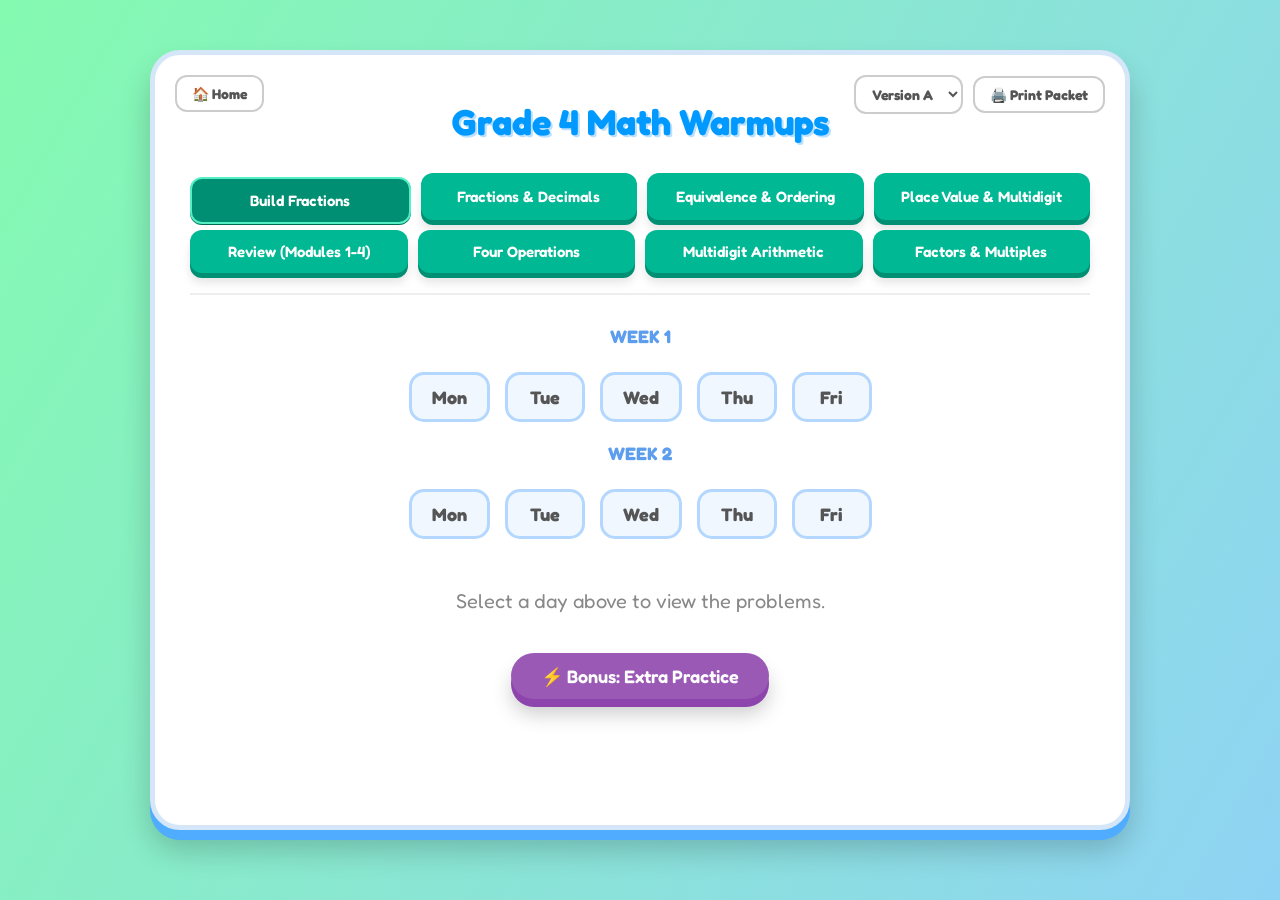
==== commit b18d4b5f: "added mod8 and fixed navigation" ====
--- a/gr_4_fiab_practice.html
+++ b/gr_4_fiab_practice.html
@@ -57,6 +57,7 @@
             <button class="btn-module" onclick="selectModule(4)">Review (Modules 1-4)</button>
             <button class="btn-module" onclick="selectModule(5)">Four Operations</button>
             <button class="btn-module" onclick="selectModule(6)">Multidigit Arithmetic</button>
+            <button class="btn-module" onclick="selectModule(7)">Factors & Multiples</button>
         </div>
 
         <div class="nav-container" id="navContainer"></div>
@@ -86,6 +87,7 @@
     <script src="data/gr4/mod5.js"></script>
     <script src="data/gr4/mod6.js"></script>
     <script src="data/gr4/mod7.js"></script>
+    <script src="data/gr4/mod8.js"></script>
     <script src="data/gr4/bonus.js"></script>
 
     <script>
@@ -98,7 +100,8 @@
                 typeof module4 !== 'undefined' ? module4 : { id: "m4", name: "Module 4", weeks: [] },
                 typeof module5 !== 'undefined' ? module5 : { id: "m5", name: "Module 5", weeks: [] },
                 typeof module6 !== 'undefined' ? module6 : { id: "m6", name: "Module 6", weeks: [] },
-                typeof module7 !== 'undefined' ? module7 : { id: "m7", name: "Module 7", weeks: [] }
+                typeof module7 !== 'undefined' ? module7 : { id: "m7", name: "Module 7", weeks: [] },
+                typeof module8 !== 'undefined' ? module8 : { id: "m8", name: "Module 8", weeks: [] }
             ]
         };
 
@@ -491,6 +494,12 @@
 
         function selectModule(index) {
             currentModuleIndex = index;
+            
+            // Update the URL so the state can be saved/shared
+            const url = new URL(window.location);
+            url.searchParams.set('module', index);
+            window.history.replaceState({}, '', url);
+
             document.querySelectorAll('.btn-module').forEach((btn, idx) => { if (idx === index) btn.classList.add('active'); else btn.classList.remove('active'); });
             
             const module = appData.modules[index];
@@ -536,7 +545,7 @@
                             if (day.name === "Mon") {
                                 const headerDiv = document.createElement('div'); 
                                 headerDiv.className = 'print-header'; 
-                                headerDiv.innerHTML = `<span>Name: _______________________________</span><span>Date: ____________________</span><span style="text-align: right;">${module.name} (Ver. ${currentVersion})</span>`; 
+                                headerDiv.innerHTML = `<span>Name: _______________________________</span><span>Date: ____________________</span><span style="text-align: right;">Module: ${module.name} (Ver. ${currentVersion})</span>`; 
                                 currentPrintPage.appendChild(headerDiv);
                             }
                             
@@ -841,7 +850,22 @@
             });
         }
 
-        window.onload = function () { selectModule(0); };
+        window.onload = function () {
+            // Check the URL for the ?module= parameter
+            const urlParams = new URLSearchParams(window.location.search);
+            const modParam = urlParams.get('module');
+            
+            let initialModule = 0;
+            if (modParam !== null && !isNaN(modParam)) {
+                initialModule = parseInt(modParam, 10);
+                // Ensure the parameter is a valid module index
+                if (initialModule < 0 || initialModule >= appData.modules.length) {
+                    initialModule = 0;
+                }
+            }
+            
+            selectModule(initialModule);
+        };
     </script>
 </body>
 </html>
--- a/css/gr4.css
+++ b/css/gr4.css
@@ -1,727 +1,1019 @@
 /* --- General Screen Styles --- */
 body {
-    font-family: 'Fredoka', 'Comic Sans MS', cursive, sans-serif;
-    background-image: linear-gradient(120deg, #84fab0 0%, #8fd3f4 100%);
-    background-attachment: fixed;
-    padding: 20px;
-    text-align: center;
-    color: #333;
-    margin: 0;
-    -webkit-print-color-adjust: exact;
+  font-family: "Fredoka", "Comic Sans MS", cursive, sans-serif;
+  background-image: linear-gradient(120deg, #84fab0 0%, #8fd3f4 100%);
+  background-attachment: fixed;
+  padding: 20px;
+  text-align: center;
+  color: #333;
+  margin: 0;
+  -webkit-print-color-adjust: exact;
 }
 
 .container {
-    max-width: 900px;
-    margin: 30px auto;
-    background: #ffffff;
-    padding: 35px;
-    border-radius: 30px;
-    box-shadow: 0 10px 0px #4facfe, 0 20px 30px rgba(0, 0, 0, 0.2);
-    border: 5px solid #d4e6f7;
-    min-height: 700px;
-    position: relative;
+  max-width: 900px;
+  margin: 30px auto;
+  background: #ffffff;
+  padding: 35px;
+  border-radius: 30px;
+  box-shadow:
+    0 10px 0px #4facfe,
+    0 20px 30px rgba(0, 0, 0, 0.2);
+  border: 5px solid #d4e6f7;
+  min-height: 700px;
+  position: relative;
 }
 
 /* Print Button */
 .print-btn {
-    position: absolute;
-    top: 20px;
-    right: 20px;
-    background-color: #ffffff;
-    color: #555;
-    border: 2px solid #ccc;
-    padding: 8px 15px;
-    border-radius: 12px;
-    cursor: pointer;
-    font-family: inherit;
-    font-weight: bold;
-    font-size: 14px;
-    display: flex;
-    align-items: center;
-    gap: 5px;
-    transition: all 0.2s;
-    z-index: 100;
+  position: absolute;
+  top: 20px;
+  right: 20px;
+  background-color: #ffffff;
+  color: #555;
+  border: 2px solid #ccc;
+  padding: 8px 15px;
+  border-radius: 12px;
+  cursor: pointer;
+  font-family: inherit;
+  font-weight: bold;
+  font-size: 14px;
+  display: flex;
+  align-items: center;
+  gap: 5px;
+  transition: all 0.2s;
+  z-index: 100;
 }
 
 .print-btn:hover {
-    background-color: #f0f0f0;
-    border-color: #bbb;
+  background-color: #f0f0f0;
+  border-color: #bbb;
 }
 
 h1 {
-    color: #0099ff;
-    font-size: 36px;
-    margin-bottom: 30px;
-    margin-top: 10px;
-    text-shadow: 2px 2px 0px #bae0ff;
+  color: #0099ff;
+  font-size: 36px;
+  margin-bottom: 30px;
+  margin-top: 10px;
+  text-shadow: 2px 2px 0px #bae0ff;
 }
 
 h3 {
-    color: #555;
-    font-size: 24px;
-    margin-bottom: 15px;
-    border-bottom: 2px dashed #d4e6f7;
-    padding-bottom: 10px;
-    text-align: left;
-    position: relative;
+  color: #555;
+  font-size: 24px;
+  margin-bottom: 15px;
+  border-bottom: 2px dashed #d4e6f7;
+  padding-bottom: 10px;
+  text-align: left;
+  position: relative;
 }
 
 .print-mod-label {
-    display: none;
+  display: none;
 }
 
 /* Hidden by default on screen */
 .print-header,
 .print-spacer {
-    display: none;
+  display: none;
 }
 
 /* --- FRACTION STYLES --- */
 .fraction-wrap {
-    display: inline-block;
-    vertical-align: middle;
-    text-align: center;
-    margin: 0 4px;
-    font-size: 0.9em;
-    font-weight: bold;
+  display: inline-block;
+  vertical-align: middle;
+  text-align: center;
+  margin: 0 4px;
+  font-size: 0.9em;
+  font-weight: bold;
 }
 
 .frac-top {
-    border-bottom: 2px solid #333;
-    display: block;
-    padding: 1px 3px;
-    margin-bottom: 1px;
-    min-width: 15px;
+  border-bottom: 2px solid #333;
+  display: block;
+  padding: 1px 3px;
+  margin-bottom: 1px;
+  min-width: 15px;
 }
 
 .frac-bottom {
-    display: block;
-    padding: 1px 3px;
-    min-width: 15px;
+  display: block;
+  padding: 1px 3px;
+  min-width: 15px;
 }
 
 .whole-part {
-    display: inline-block;
-    margin-right: 2px;
-    font-size: 1.1em;
-    vertical-align: middle;
+  display: inline-block;
+  margin-right: 2px;
+  font-size: 1.1em;
+  vertical-align: middle;
 }
 
 /* Fraction Input Boxes */
 .frac-input {
-    width: 40px;
-    padding: 4px;
-    font-family: inherit;
-    font-size: 18px;
-    text-align: center;
-    border: 2px solid #ffab00;
-    border-radius: 8px;
-    background-color: #fffcf2;
-    outline: none;
+  width: 40px;
+  padding: 4px;
+  font-family: inherit;
+  font-size: 18px;
+  text-align: center;
+  border: 2px solid #ffab00;
+  border-radius: 8px;
+  background-color: #fffcf2;
+  outline: none;
 }
 
 /* Standard whole number input */
 .std-input {
-    width: 60px;
-    padding: 5px;
-    font-family: inherit;
-    font-size: 18px;
-    text-align: center;
-    border: 2px solid #ffab00;
-    border-radius: 8px;
-    background-color: #fffcf2;
-    margin: 0 5px;
-    outline: none;
+  width: 60px;
+  padding: 5px;
+  font-family: inherit;
+  font-size: 18px;
+  text-align: center;
+  border: 2px solid #ffab00;
+  border-radius: 8px;
+  background-color: #fffcf2;
+  margin: 0 5px;
+  outline: none;
 }
 
 /* Mixed Number Input Group */
 .mixed-input-group,
 .fraction-input-group {
-    display: inline-flex;
-    align-items: center;
-    background: #fff9e6;
-    padding: 5px 8px;
-    border-radius: 10px;
-    border: 1px dashed #ffd54f;
-    margin: 0 5px;
+  display: inline-flex;
+  align-items: center;
+  background: #fff9e6;
+  padding: 5px 8px;
+  border-radius: 10px;
+  border: 1px dashed #ffd54f;
+  margin: 0 5px;
 }
 
 .mixed-whole-input {
-    width: 40px;
-    padding: 8px 4px;
-    font-family: inherit;
-    font-size: 18px;
-    text-align: center;
-    border: 2px solid #ffab00;
-    border-radius: 8px;
-    background-color: #fffcf2;
-    margin-right: 5px;
-    outline: none;
+  width: 40px;
+  padding: 8px 4px;
+  font-family: inherit;
+  font-size: 18px;
+  text-align: center;
+  border: 2px solid #ffab00;
+  border-radius: 8px;
+  background-color: #fffcf2;
+  margin-right: 5px;
+  outline: none;
 }
 
 /* Number Line SVG Container */
 .number-line-container {
-    width: 100%;
-    overflow-x: auto;
-    margin: 20px 0;
-    text-align: center;
+  width: 100%;
+  overflow-x: auto;
+  margin: 20px 0;
+  text-align: center;
 }
 
 /* --- Module Navigation --- */
 .module-nav {
-    display: flex;
-    justify-content: center;
-    gap: 10px;
-    margin-bottom: 30px;
-    flex-wrap: wrap;
-    border-bottom: 2px solid #eee;
-    padding-bottom: 20px;
+  display: flex;
+  justify-content: center;
+  gap: 10px;
+  margin-bottom: 30px;
+  flex-wrap: wrap;
+  border-bottom: 2px solid #eee;
+  padding-bottom: 20px;
 }
 
 .btn-module {
-    background-color: #00b894;
-    color: white;
-    border: none;
-    border-radius: 12px;
-    padding: 12px 15px;
-    cursor: pointer;
-    font-family: inherit;
-    font-size: 15px;
-    font-weight: 600;
-    box-shadow: 0 5px 0 #008f72, 0 10px 10px rgba(0, 0, 0, 0.1);
-    transition: all 0.2s;
-    flex: 1;
-    min-width: 180px;
+  background-color: #00b894;
+  color: white;
+  border: none;
+  border-radius: 12px;
+  padding: 12px 15px;
+  cursor: pointer;
+  font-family: inherit;
+  font-size: 15px;
+  font-weight: 600;
+  box-shadow:
+    0 5px 0 #008f72,
+    0 10px 10px rgba(0, 0, 0, 0.1);
+  transition: all 0.2s;
+  flex: 1;
+  min-width: 180px;
 }
 
 .btn-module.active {
-    background-color: #008f72;
-    transform: translateY(4px);
-    box-shadow: 0 1px 0 #006b55;
-    border: 2px solid #55efc4;
+  background-color: #008f72;
+  transform: translateY(4px);
+  box-shadow: 0 1px 0 #006b55;
+  border: 2px solid #55efc4;
 }
 
 /* --- Week/Day Navigation --- */
 .nav-container {
-    display: flex;
-    flex-direction: column;
-    gap: 20px;
-    margin-bottom: 40px;
+  display: flex;
+  flex-direction: column;
+  gap: 20px;
+  margin-bottom: 40px;
 }
 
 .week-row {
-    display: flex;
-    justify-content: center;
-    gap: 15px;
-    flex-wrap: wrap;
+  display: flex;
+  justify-content: center;
+  gap: 15px;
+  flex-wrap: wrap;
 }
 
 .week-label {
+  width: 100%;
+  color: #5c9ded;
+  font-weight: bold;
+  font-size: 18px;
+  margin-bottom: 5px;
+  text-transform: uppercase;
+}
+
+.nav-btn {
+  background-color: #f0f7ff;
+  border: 3px solid #b3d7ff;
+  border-radius: 15px;
+  padding: 10px 20px;
+  cursor: pointer;
+  transition: all 0.2s;
+  display: flex;
+  align-items: center;
+  justify-content: center;
+  min-width: 80px;
+  height: 50px;
+  font-family: inherit;
+  font-size: 18px;
+  font-weight: bold;
+  color: #555;
+}
+
+.nav-btn.active {
+  background-color: #2c7be5;
+  color: white;
+  border-color: #1a5bb8;
+  box-shadow: 0 5px 15px rgba(44, 123, 229, 0.4);
+}
+
+/* --- Question Card Styles --- */
+.question-card {
+  background: #f4f9fc;
+  padding: 25px;
+  margin-bottom: 25px;
+  border-radius: 20px;
+  text-align: left;
+  border-left: 8px solid #ffab00;
+  box-shadow: 0 4px 10px rgba(0, 0, 0, 0.05);
+  break-inside: avoid;
+}
+
+.instructions {
+  font-size: 18px;
+  color: #444;
+  margin-bottom: 20px;
+  font-style: italic;
+}
+
+/* --- GRID STYLES --- */
+table.caaspp-grid {
+  width: 100%;
+  border-collapse: separate;
+  border-spacing: 0;
+  margin-bottom: 20px;
+  background: white;
+  border-radius: 15px;
+  overflow: hidden;
+  border: 2px solid #d4e6f7;
+}
+
+table.caaspp-grid th {
+  background-color: #d4e6f7;
+  padding: 15px;
+  color: #2c7be5;
+  font-weight: bold;
+  font-size: 18px;
+  border-bottom: 2px solid #fff;
+}
+
+table.caaspp-grid td {
+  padding: 15px;
+  border-bottom: 1px solid #eee;
+  text-align: center;
+  vertical-align: middle;
+}
+
+table.caaspp-grid td:first-child {
+  text-align: left;
+  font-size: 18px;
+  font-weight: bold;
+  color: #444;
+  padding-left: 20px;
+  border-right: 1px solid #eee;
+}
+
+.mixed-text-container {
+  display: inline-block;
+  vertical-align: middle;
+}
+
+input[type="checkbox"] {
+  transform: scale(2);
+  accent-color: #2c7be5;
+  cursor: pointer;
+}
+
+.unknown-square {
+  display: inline-block;
+  width: 24px;
+  height: 24px;
+  border: 3px solid #333;
+  border-radius: 4px;
+  vertical-align: middle;
+  background-color: #fff;
+}
+
+/* --- Input Feedback --- */
+.math-row {
+  font-size: 22px;
+  font-weight: 600;
+  margin-bottom: 15px;
+  color: #444;
+  display: flex;
+  align-items: center;
+  flex-wrap: wrap;
+  gap: 5px;
+}
+
+.word-prob-text {
+  font-size: 20px;
+  margin-bottom: 15px;
+  line-height: 1.8;
+  color: #222;
+}
+
+/* Feedback Colors */
+.correct-bg {
+  background-color: #e8f5e9 !important;
+  border-color: #2e7d32 !important;
+  color: #2e7d32 !important;
+}
+
+.incorrect-bg {
+  background-color: #ffebee !important;
+  border-color: #c62828 !important;
+}
+
+.cell-correct {
+  background-color: #e8f5e9;
+}
+
+.cell-incorrect {
+  background-color: #ffebee;
+}
+
+.correction-text {
+  color: #27ae60;
+  font-weight: bold;
+  font-size: 16px;
+  background: #e8f5e9;
+  padding: 2px 8px;
+  border-radius: 8px;
+  margin-left: 5px;
+  vertical-align: middle;
+}
+
+.grid-answer-indicator {
+  color: #27ae60;
+  font-size: 14px;
+  font-weight: bold;
+  display: block;
+}
+
+/* --- EXTRA PRACTICE STYLES --- */
+.btn-extra {
+  background-color: #9b59b6;
+  color: white;
+  font-family: inherit;
+  padding: 12px 30px;
+  border: none;
+  border-radius: 50px;
+  font-size: 18px;
+  font-weight: 600;
+  cursor: pointer;
+  margin-top: 40px;
+  box-shadow:
+    0 8px 0 #8e44ad,
+    0 15px 20px rgba(0, 0, 0, 0.2);
+  transition: all 0.1s;
+}
+
+.btn-extra:hover {
+  background-color: #af7ac5;
+  transform: translateY(2px);
+}
+
+.btn-extra:active {
+  transform: translateY(6px);
+  box-shadow:
+    0 2px 0 #8e44ad,
+    0 5px 10px rgba(0, 0, 0, 0.2);
+}
+
+#extraPracticeContainer {
+  margin-top: 30px;
+  background: #fcf4fc;
+  padding: 25px;
+  border-radius: 20px;
+  border: 4px dashed #cdb4db;
+}
+
+.drill-grid {
+  display: grid;
+  grid-template-columns: repeat(auto-fit, minmax(240px, 1fr));
+  gap: 15px;
+  margin-bottom: 20px;
+}
+
+.drill-card {
+  background: white;
+  padding: 15px;
+  border-radius: 15px;
+  box-shadow: 0 2px 5px rgba(0, 0, 0, 0.05);
+  font-size: 20px;
+  font-weight: bold;
+  display: flex;
+  align-items: center;
+  justify-content: center;
+  gap: 10px;
+  border: 2px solid transparent;
+}
+
+.drill-input {
+  width: 60px !important;
+  padding: 5px !important;
+  font-size: 20px !important;
+  border: 3px solid #cdb4db !important;
+  border-radius: 8px !important;
+  text-align: center;
+  background-color: #fff;
+  outline: none;
+}
+
+/* --- Footer --- */
+.footer-controls {
+  margin-top: 40px;
+  padding-top: 20px;
+  border-top: 2px dashed #d4e6f7;
+  display: flex;
+  flex-direction: column;
+  align-items: center;
+  gap: 20px;
+}
+
+.check-btn {
+  background-color: #00c853;
+  color: white;
+  font-family: inherit;
+  padding: 15px 50px;
+  border: none;
+  border-radius: 50px;
+  font-size: 24px;
+  font-weight: 600;
+  cursor: pointer;
+  box-shadow:
+    0 8px 0 #009624,
+    0 15px 20px rgba(0, 0, 0, 0.2);
+  transition: all 0.1s;
+}
+
+.check-btn:hover {
+  background-color: #00e676;
+  transform: translateY(2px);
+}
+
+.check-btn:active {
+  transform: translateY(6px);
+  box-shadow:
+    0 2px 0 #009624,
+    0 5px 10px rgba(0, 0, 0, 0.2);
+}
+
+.check-btn:disabled {
+  background-color: #95a5a6;
+  box-shadow: none;
+  cursor: not-allowed;
+  transform: translateY(6px);
+}
+
+.feedback-box {
+  font-size: 20px;
+  font-weight: bold;
+  padding: 15px;
+  border-radius: 15px;
+  width: 100%;
+  max-width: 600px;
+  display: none;
+}
+
+.feedback-box.correct {
+  display: block;
+  background-color: #e8f5e9;
+  color: #2e7d32;
+  border: 2px solid #a5d6a7;
+}
+
+.feedback-box.warning {
+  display: block;
+  background-color: #fff3e0;
+  color: #ef6c00;
+  border: 2px solid #ffcc80;
+}
+
+.feedback-box.info {
+  display: block;
+  background-color: #e3f2fd;
+  color: #1565c0;
+  border: 2px solid #90caf9;
+}
+
+.hidden {
+  display: none;
+}
+
+.tbd-message {
+  background: #f8f9fa;
+  border: 3px dashed #ccc;
+  padding: 50px;
+  border-radius: 20px;
+  color: #777;
+  font-size: 24px;
+  margin-top: 30px;
+}
+
+.home-btn {
+  position: absolute;
+  top: 20px;
+  left: 20px;
+  background-color: #ffffff;
+  color: #555;
+  border: 2px solid #ccc;
+  padding: 8px 15px;
+  border-radius: 12px;
+  cursor: pointer;
+  font-family: inherit;
+  font-weight: bold;
+  font-size: 14px;
+  display: flex;
+  align-items: center;
+  gap: 5px;
+  transition: all 0.2s;
+  z-index: 100;
+}
+
+.home-btn:hover {
+  background-color: #f0f0f0;
+  border-color: #bbb;
+}
+
+/* ============================================================== */
+/* --- STYLES MIGRATED FROM HTML (Ensuring Precedence via Cascade) --- */
+/* ============================================================== */
+
+table.match-grid {
+  border-collapse: collapse;
+  margin: 20px auto;
+  width: 100%;
+  table-layout: fixed;
+}
+table.match-grid td,
+table.match-grid th {
+  border: 1px solid #333;
+  padding: 8px;
+  text-align: center;
+  vertical-align: middle;
+  word-wrap: break-word;
+}
+table.match-grid td:first-child,
+table.match-grid th:first-child {
+  width: 30%;
+  background-color: #fafafa;
+}
+table.match-grid th {
+  background-color: #f0f0f0;
+  color: #000;
+}
+table.match-grid th.corner-cell {
+  background-color: #fff;
+  border: none;
+}
+table.match-grid .fraction-wrap {
+  transform: scale(0.9);
+  margin: 0 auto;
+}
+table.caaspp-grid td:first-child .mixed-text-container {
+  justify-content: flex-start;
+}
+.pie-chart-container {
+  display: inline-block;
+  vertical-align: middle;
+}
+.rect-model-container {
+  display: block;
+  margin: 10px auto;
+  text-align: center;
+}
+.mixed-text-container {
+  display: flex;
+  align-items: center;
+  justify-content: center;
+  flex-wrap: wrap;
+  gap: 5px;
+  font-size: 18px;
+}
+input[type="checkbox"] {
+  transform: scale(1.5);
+  accent-color: #2ecc71;
+  cursor: pointer;
+}
+.unknown-box {
+  display: inline-block;
+  width: 18px;
+  height: 18px;
+  border: 2px solid #333;
+  vertical-align: -3px;
+  margin: 0 3px;
+  background-color: #fff;
+}
+td.cell-correct {
+  background-color: #d4edda !important;
+}
+td.cell-incorrect {
+  background-color: #f8d7da !important;
+}
+.grid-answer-indicator {
+  font-size: 12px;
+  color: #27ae60;
+  font-weight: 700;
+  margin-top: 4px;
+}
+.mc-container {
+  text-align: left;
+  display: inline-block;
+  margin-top: 10px;
+}
+.mc-label {
+  display: block;
+  margin: 10px 0;
+  cursor: pointer;
+  font-size: 18px;
+  padding: 5px;
+  border-radius: 5px;
+  transition: background 0.2s;
+}
+.mc-label:hover {
+  background-color: #f0f8ff;
+}
+.mc-label input[type="radio"] {
+  transform: scale(1.4);
+  margin-right: 12px;
+  cursor: pointer;
+}
+.mc-correct-text {
+  color: #27ae60;
+  font-weight: 700;
+  background-color: #e8f8f5;
+}
+.mc-incorrect-text {
+  color: #e74c3c;
+  text-decoration: line-through;
+}
+#answer-key-section {
+  display: none;
+}
+
+/* --- PRINT STYLES (Merged & Fixed Layout) --- */
+@media print {
+  @page {
+    size: letter landscape;
+    margin: 0.5in;
+  }
+  
+  * {
+    box-sizing: border-box;
+  }
+  
+  body {
+    background: none;
+    background-color: white;
+    color: black;
+    padding: 0;
+    margin: 0;
+    font-size: 14pt;
     width: 100%;
-    color: #5c9ded;
-    font-weight: bold;
-    font-size: 18px;
-    margin-bottom: 5px;
-    text-transform: uppercase;
-}
-
-.nav-btn {
-    background-color: #f0f7ff;
-    border: 3px solid #b3d7ff;
-    border-radius: 15px;
-    padding: 10px 20px;
-    cursor: pointer;
-    transition: all 0.2s;
-    display: flex;
-    align-items: center;
-    justify-content: center;
-    min-width: 80px;
-    height: 50px;
-    font-family: inherit;
+    zoom: 80%;
+  }
+  
+  .container {
+    width: 100%;
+    max-width: none;
+    border: none;
+    box-shadow: none;
+    padding: 0;
+    margin: 0;
+  }
+
+  /* HIDE UI ELEMENTS */
+  h1,
+  .home-btn,
+  .module-nav,
+  .nav-container,
+  .footer-controls,
+  .print-btn,
+  .tbd-message,
+  .btn-extra,
+  .check-btn,
+  #extraPracticeContainer,
+  #placeholder {
+    display: none !important;
+  }
+
+  /* SHOW PRINT ELEMENTS */
+  .print-header {
+    column-span: all;
+    grid-column: 1 / -1;
+    display: flex !important;
+    justify-content: space-between;
     font-size: 18px;
     font-weight: bold;
-    color: #555;
-}
-
-.nav-btn.active {
-    background-color: #2c7be5;
-    color: white;
-    border-color: #1a5bb8;
-    box-shadow: 0 5px 15px rgba(44, 123, 229, 0.4);
-}
-
-/* --- Question Card Styles --- */
-.question-card {
-    background: #f4f9fc;
-    padding: 25px;
-    margin-bottom: 25px;
-    border-radius: 20px;
+    font-family: 'Roboto', sans-serif;
+    margin-bottom: 15px;
+    padding-bottom: 10px;
+    margin-top: 10px;
+    width: 100%;
+  }
+
+  /* NEW STRICT PAGE-BREAK WRAPPER */
+  .print-page {
+    page-break-after: always;
+    break-after: page;
+    width: 100%;
+    display: block;
+  }
+
+  /* RIGID GRID FOR COLUMNS */
+  .days-grid {
+    display: grid !important;
+    grid-template-columns: 1fr 1fr;
+    column-gap: 0.5in;
+    width: 100%;
+    align-items: start;
+  }
+
+  /* Ensure helper hubs display when printing */
+  .helper-hub {
+    display: block !important;
+  }
+
+  .day-content {
+    display: block !important;
+    break-inside: avoid;
+    margin-bottom: 0;
+    padding: 0; 
+    border: none;
+    width: 100%;
+    height: fit-content;
+    counter-reset: question-counter; 
+  }
+
+  h3 {
+    color: black;
+    border-bottom: 2px solid #000;
+    margin-top: 0;
+    margin-bottom: 12px;
+    font-size: 16pt;
     text-align: left;
-    border-left: 8px solid #ffab00;
-    box-shadow: 0 4px 10px rgba(0, 0, 0, 0.05);
+    break-after: avoid;
+  }
+
+  .print-mod-label {
+    display: none !important; 
+  }
+
+  .question-card {
     break-inside: avoid;
-}
-
-.instructions {
-    font-size: 18px;
-    color: #444;
-    margin-bottom: 20px;
-    font-style: italic;
-}
-
-/* --- GRID STYLES --- */
-table.caaspp-grid {
+    page-break-inside: avoid;
+    -webkit-column-break-inside: avoid;
+    display: block;
     width: 100%;
-    border-collapse: separate;
-    border-spacing: 0;
-    margin-bottom: 20px;
-    background: white;
-    border-radius: 15px;
-    overflow: hidden;
-    border: 2px solid #d4e6f7;
-}
-
-table.caaspp-grid th {
-    background-color: #d4e6f7;
-    padding: 15px;
-    color: #2c7be5;
+    margin-bottom: 12px;
+    padding: 12px 12px;
+    border: 1px solid #ccc;
+    box-shadow: none;
+    background: #fff;
+  }
+
+  .instructions {
+    font-size: 13pt;
+    margin-bottom: 8px;
+    margin-top: 0;
+  }
+
+  .instructions::before {
+    counter-increment: question-counter;
+    content: counter(question-counter) ". ";
     font-weight: bold;
-    font-size: 18px;
-    border-bottom: 2px solid #fff;
-}
-
-table.caaspp-grid td {
-    padding: 15px;
-    border-bottom: 1px solid #eee;
+    color: #000;
+  }
+
+  .frac-input,
+  .std-input,
+  .mixed-whole-input,
+  .drill-input {
+    border: 1px solid #000;
+    background-color: white;
+    color: transparent !important;
+    box-shadow: none;
+    min-width: 25px;
+  }
+
+  .frac-top {
+    border-bottom-color: #000;
+  }
+
+  .correction-text,
+  .grid-answer-indicator {
+    display: none !important;
+  }
+
+  table.caaspp-grid,
+  table.match-grid {
+    border-collapse: collapse !important;
+    border: 2px solid #000 !important;
+    border-radius: 0 !important;
+    overflow: visible !important;
+  }
+  
+  table.caaspp-grid td,
+  table.caaspp-grid th,
+  table.match-grid td,
+  table.match-grid th {
+    border: 1px solid #000 !important;
+  }
+
+  table.match-grid {
+    font-size: 12pt;
+    margin: 10px auto;
+  }
+  
+  table.match-grid td,
+  table.match-grid th {
+    padding: 8px 4px;
+  }
+  
+  table.match-grid td:first-child,
+  table.match-grid th:first-child {
+    width: 15% !important;
+  }
+  
+  table.match-grid td:not(:first-child),
+  table.match-grid th:not(:first-child) {
+    width: 21.25% !important;
+  }
+
+  table.caaspp-grid {
+    table-layout: fixed;
+    width: 100%;
+    font-size: 12pt;
+    margin-bottom: 8px;
+    word-wrap: break-word;
+  }
+  
+  table.caaspp-grid td,
+  table.caaspp-grid th {
+    padding: 10px 8px;
     text-align: center;
-    vertical-align: middle;
-}
-
-table.caaspp-grid td:first-child {
+  }
+  
+  table.caaspp-grid td:first-child,
+  table.caaspp-grid th:first-child {
     text-align: left;
-    font-size: 18px;
-    font-weight: bold;
-    color: #444;
-    padding-left: 20px;
-    border-right: 1px solid #eee;
-}
-
-.mixed-text-container {
-    display: inline-block;
-    vertical-align: middle;
-}
-
-input[type="checkbox"] {
-    transform: scale(2);
-    accent-color: #2c7be5;
-    cursor: pointer;
-}
-
-.unknown-square {
-    display: inline-block;
-    width: 24px;
-    height: 24px;
-    border: 3px solid #333;
-    border-radius: 4px;
-    vertical-align: middle;
-    background-color: #fff;
-}
-
-/* --- Input Feedback --- */
-.math-row {
-    font-size: 22px;
-    font-weight: 600;
-    margin-bottom: 25px;
-    color: #444;
-    display: flex;
-    align-items: center;
-    flex-wrap: wrap;
-    gap: 5px;
-}
-
-.word-prob-text {
-    font-size: 20px;
+    padding-left: 8px;
+    width: 60%;
+  }
+  
+  table.caaspp-grid td:not(:first-child),
+  table.caaspp-grid th:not(:first-child) {
+    width: 20%;
+  }
+  
+  table.caaspp-grid th {
+    background-color: #eee;
+    color: black;
+  }
+
+  table.caaspp-grid .fraction-wrap,
+  table.match-grid .fraction-wrap {
+    transform: scale(1.05);
+    transform-origin: center;
+    margin: 0 auto;
+  }
+  
+  table.caaspp-grid td:first-child .fraction-wrap {
+    margin: 0;
+  }
+
+  table.caaspp-grid input[type="checkbox"],
+  table.match-grid input[type="checkbox"] {
+    transform: scale(1.5);
+    margin: 0;
+  }
+
+  .correct-bg,
+  .incorrect-bg,
+  .cell-correct,
+  .cell-incorrect {
+    background-color: white !important;
+  }
+
+  .mixed-input-group,
+  .fraction-input-group {
+    border: none;
+    background: none;
+  }
+
+  #answer-key-section {
+    display: block !important;
+    break-before: page !important;
+    page-break-before: always !important;
+    font-size: 11pt;
+    font-family: sans-serif;
+  }
+  
+  .ak-title {
+    column-span: all;
+    text-align: center;
+    border-bottom: 2px solid #000;
     margin-bottom: 15px;
-    line-height: 1.8;
-    color: #222;
-}
-
-/* Feedback Colors */
-.correct-bg {
-    background-color: #e8f5e9 !important;
-    border-color: #2e7d32 !important;
-    color: #2e7d32 !important;
-}
-
-.incorrect-bg {
-    background-color: #ffebee !important;
-    border-color: #c62828 !important;
-}
-
-.cell-correct {
-    background-color: #e8f5e9;
-}
-
-.cell-incorrect {
-    background-color: #ffebee;
-}
-
-.correction-text {
-    color: #27ae60;
-    font-weight: bold;
-    font-size: 16px;
-    background: #e8f5e9;
-    padding: 2px 8px;
-    border-radius: 8px;
-    margin-left: 5px;
-    vertical-align: middle;
-}
-
-.grid-answer-indicator {
-    color: #27ae60;
-    font-size: 14px;
-    font-weight: bold;
-    display: block;
-}
-
-/* --- EXTRA PRACTICE STYLES --- */
-.btn-extra {
-    background-color: #9b59b6;
-    color: white;
-    font-family: inherit;
-    padding: 12px 30px;
-    border: none;
-    border-radius: 50px;
-    font-size: 18px;
-    font-weight: 600;
-    cursor: pointer;
-    margin-top: 40px;
-    box-shadow: 0 8px 0 #8e44ad, 0 15px 20px rgba(0, 0, 0, 0.2);
-    transition: all 0.1s;
-}
-
-.btn-extra:hover {
-    background-color: #af7ac5;
-    transform: translateY(2px);
-}
-
-.btn-extra:active {
-    transform: translateY(6px);
-    box-shadow: 0 2px 0 #8e44ad, 0 5px 10px rgba(0, 0, 0, 0.2);
-}
-
-#extraPracticeContainer {
-    margin-top: 30px;
-    background: #fcf4fc;
-    padding: 25px;
-    border-radius: 20px;
-    border: 4px dashed #cdb4db;
-}
-
-.drill-grid {
-    display: grid;
-    grid-template-columns: repeat(auto-fit, minmax(240px, 1fr));
-    gap: 15px;
-    margin-bottom: 20px;
-}
-
-.drill-card {
-    background: white;
-    padding: 15px;
-    border-radius: 15px;
-    box-shadow: 0 2px 5px rgba(0, 0, 0, 0.05);
-    font-size: 20px;
-    font-weight: bold;
-    display: flex;
-    align-items: center;
-    justify-content: center;
-    gap: 10px;
-    border: 2px solid transparent;
-}
-
-.drill-input {
-    width: 60px !important;
-    padding: 5px !important;
-    font-size: 20px !important;
-    border: 3px solid #cdb4db !important;
-    border-radius: 8px !important;
-    text-align: center;
-    background-color: #fff;
-    outline: none;
-}
-
-/* --- Footer --- */
-.footer-controls {
-    margin-top: 40px;
-    padding-top: 20px;
-    border-top: 2px dashed #d4e6f7;
-    display: flex;
-    flex-direction: column;
-    align-items: center;
-    gap: 20px;
-}
-
-.check-btn {
-    background-color: #00c853;
-    color: white;
-    font-family: inherit;
-    padding: 15px 50px;
-    border: none;
-    border-radius: 50px;
-    font-size: 24px;
-    font-weight: 600;
-    cursor: pointer;
-    box-shadow: 0 8px 0 #009624, 0 15px 20px rgba(0, 0, 0, 0.2);
-    transition: all 0.1s;
-}
-
-.check-btn:hover {
-    background-color: #00e676;
-    transform: translateY(2px);
-}
-
-.check-btn:active {
-    transform: translateY(6px);
-    box-shadow: 0 2px 0 #009624, 0 5px 10px rgba(0, 0, 0, 0.2);
-}
-
-.check-btn:disabled {
-    background-color: #95a5a6;
-    box-shadow: none;
-    cursor: not-allowed;
-    transform: translateY(6px);
-}
-
-.feedback-box {
-    font-size: 20px;
-    font-weight: bold;
-    padding: 15px;
-    border-radius: 15px;
+    font-size: 14pt;
+    padding-bottom: 5px;
+  }
+  
+  .ak-day-block {
+    break-inside: avoid;
+    margin-bottom: 15px;
+    text-align: left;
+  }
+  
+  .ak-day-title {
+    font-weight: 700;
+    text-decoration: underline;
+    margin-bottom: 4px;
+  }
+  
+  .ak-list {
+    margin: 0;
+    padding-left: 22px;
+    text-align: left;
+  }
+  
+  .ak-list li {
+    margin-bottom: 4px;
+    line-height: 1.3;
+  }
+  
+  .mixed-text-container {
+    font-size: 13pt;
+    gap: 6px;
+  }
+  
+  .mc-label {
+    font-size: 13pt;
+    margin: 12px 0;
+  }
+  
+  .number-line-container svg {
     width: 100%;
-    max-width: 600px;
-    display: none;
-}
-
-.feedback-box.correct {
-    display: block;
-    background-color: #e8f5e9;
-    color: #2e7d32;
-    border: 2px solid #a5d6a7;
-}
-
-.feedback-box.warning {
-    display: block;
-    background-color: #fff3e0;
-    color: #ef6c00;
-    border: 2px solid #ffcc80;
-}
-
-.feedback-box.info {
-    display: block;
-    background-color: #e3f2fd;
-    color: #1565c0;
-    border: 2px solid #90caf9;
-}
-
-.hidden {
-    display: none;
-}
-
-.tbd-message {
-    background: #f8f9fa;
-    border: 3px dashed #ccc;
-    padding: 50px;
-    border-radius: 20px;
-    color: #777;
-    font-size: 24px;
-    margin-top: 30px;
-}
-
-.home-btn {
-    position: absolute;
-    top: 20px;
-    left: 20px;
-    background-color: #ffffff;
-    color: #555;
-    border: 2px solid #ccc;
-    padding: 8px 15px;
-    border-radius: 12px;
-    cursor: pointer;
-    font-family: inherit;
-    font-weight: bold;
-    font-size: 14px;
-    display: flex;
-    align-items: center;
-    gap: 5px;
-    transition: all 0.2s;
-    z-index: 100;
-}
-
-.home-btn:hover {
-    background-color: #f0f0f0;
-    border-color: #bbb;
-}
-
-@media print {
-    .home-btn {
-        display: none !important;
-    }
-}
-
-/* --- PRINT STYLES --- */
-@media print {
-    @page {
-        size: landscape;
-        margin: 0.5in;
-    }
-
-    body {
-        background: none;
-        background-color: white;
-        color: black;
-        padding: 0;
-        zoom: 80%;
-        /* Automatically scale content to 80% */
-    }
-
-    .container {
-        box-shadow: none;
-        border: none;
-        width: 100%;
-        max-width: 100%;
-        margin: 0;
-        padding: 0;
-    }
-
-    /* HIDE UI ELEMENTS */
-    .module-nav,
-    .nav-container,
-    .footer-controls,
-    .print-btn,
-    .tbd-message,
-    .btn-extra,
-    #extraPracticeContainer,
-    #placeholder {
-        display: none !important;
-    }
-
-    h1 {
-        display: none !important;
-    }
-
-    /* SHOW PRINT ELEMENTS */
-    .print-header {
-        display: flex !important;
-        justify-content: space-between;
-        font-size: 20px;
-        font-weight: bold;
-        border-bottom: 2px solid #000;
-        margin-bottom: 20px;
-        padding-bottom: 10px;
-        margin-top: 10px;
-        grid-column: 1 / -1;
-        /* Span full width of grid */
-        width: 100%;
-    }
-
-    .print-spacer {
-        display: block !important;
-        break-after: page;
-        height: 1px;
-        grid-column: 1 / -1;
-        width: 100%;
-    }
-
-    /* LAYOUT: 2-COLUMN GRID */
-    #content-area {
-        display: grid !important;
-        grid-template-columns: 1fr 1fr;
-        column-gap: 40px;
-        row-gap: 20px;
-        width: 100%;
-    }
-
-    .day-content {
-        display: block !important;
-        break-inside: avoid;
-        /* Keep day content together */
-        margin-bottom: 0;
-        border: 2px solid #444;
-        /* Clean border for print */
-        padding: 15px;
-        border-radius: 15px;
-        height: fit-content;
-    }
-
-    h3 {
-        color: black;
-        border-bottom: 1px solid #000;
-        margin-top: 0;
-    }
-
-    .print-mod-label {
-        display: inline-block !important;
-        float: right;
-        font-size: 16px;
-        color: #555;
-    }
-
-    .question-card {
-        border: 1px solid #ccc;
-        box-shadow: none;
-        background-color: white;
-        border-left: 5px solid #888;
-        border-radius: 10px;
-        margin-bottom: 15px;
-    }
-
-    .frac-input,
-    .std-input,
-    .mixed-whole-input,
-    .drill-input {
-        border: 2px solid #000;
-        background-color: white;
-        color: transparent;
-        /* Hide text for blank worksheet */
-        text-shadow: 0 0 0 black;
-    }
-
-    .frac-top {
-        border-bottom-color: #000;
-    }
-
-    .correction-text {
-        display: none !important;
-    }
-
-    table.caaspp-grid {
-        border: 1px solid #000;
-    }
-
-    table.caaspp-grid th {
-        background-color: #eee;
-        color: black;
-        border-bottom: 1px solid #000;
-    }
-
-    table.caaspp-grid td {
-        border-bottom: 1px solid #ccc;
-    }
-
-    .correct-bg,
-    .incorrect-bg,
-    .cell-correct,
-    .cell-incorrect {
-        background-color: white !important;
-    }
-
-    .grid-answer-indicator {
-        display: none !important;
-    }
-
-    .mixed-input-group,
-    .fraction-input-group {
-        border: none;
-        background: none;
-    }
+    height: auto;
+    max-height: 85px;
+  }
+  
+  .unknown-box {
+    border: 2px solid #000 !important;
+  }
+  
+  .pie-chart-container svg {
+    width: 50px;
+    height: 50px;
+  }
+
+  /* Stack flex items completely on top of each other for print */
+  .print-stack {
+    display: block !important;
+  }
+  
+  .print-stack > div {
+    display: block !important;
+    width: 100% !important;
+    margin-bottom: 15px;
+    box-sizing: border-box;
+  }
 }
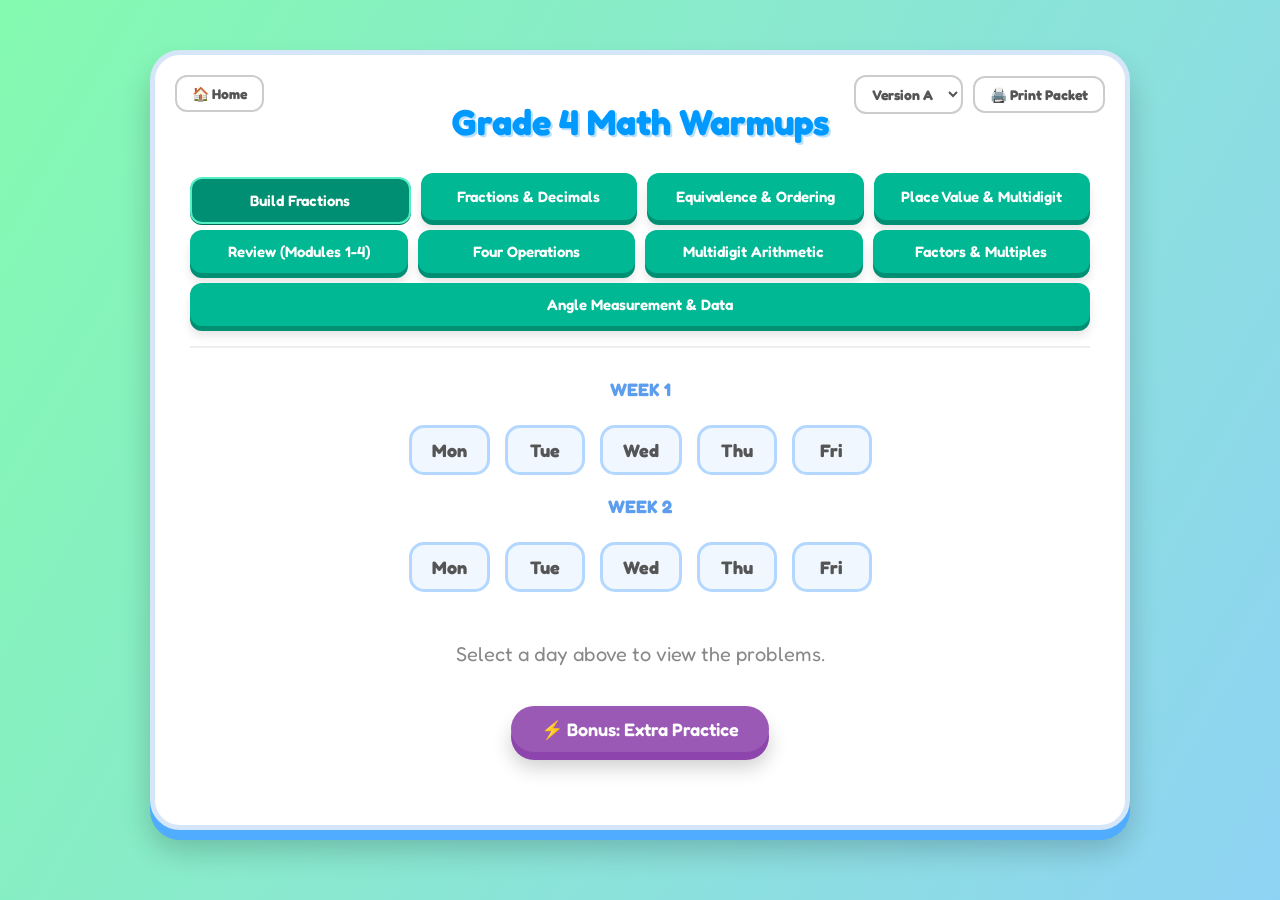
==== commit 26770c32: "Merge pull request #3 from mrdwab/gr4 Gr4 mod9" ====
--- a/gr_4_fiab_practice.html
+++ b/gr_4_fiab_practice.html
@@ -58,6 +58,7 @@
             <button class="btn-module" onclick="selectModule(5)">Four Operations</button>
             <button class="btn-module" onclick="selectModule(6)">Multidigit Arithmetic</button>
             <button class="btn-module" onclick="selectModule(7)">Factors & Multiples</button>
+            <button class="btn-module" onclick="selectModule(8)">Angle Measurement & Data</button>
         </div>
 
         <div class="nav-container" id="navContainer"></div>
@@ -88,10 +89,10 @@
     <script src="data/gr4/mod6.js"></script>
     <script src="data/gr4/mod7.js"></script>
     <script src="data/gr4/mod8.js"></script>
+    <script src="data/gr4/mod9.js"></script>
     <script src="data/gr4/bonus.js"></script>
 
     <script>
-
         const appData = {
             modules: [
                 typeof module1 !== 'undefined' ? module1 : { id: "m1", name: "Module 1", weeks: [] },
@@ -101,14 +102,15 @@
                 typeof module5 !== 'undefined' ? module5 : { id: "m5", name: "Module 5", weeks: [] },
                 typeof module6 !== 'undefined' ? module6 : { id: "m6", name: "Module 6", weeks: [] },
                 typeof module7 !== 'undefined' ? module7 : { id: "m7", name: "Module 7", weeks: [] },
-                typeof module8 !== 'undefined' ? module8 : { id: "m8", name: "Module 8", weeks: [] }
+                typeof module8 !== 'undefined' ? module8 : { id: "m8", name: "Module 8", weeks: [] },
+                typeof module9 !== 'undefined' ? module9 : { id: "m9", name: "Module 9", weeks: [] }
             ]
         };
 
         // --- GLOBAL VARIABLES ---
         let currentModuleIndex = -1;
         let currentDayId = '';
-        let currentVersion = 'A'; // Defaults to Version A
+        let currentVersion = 'A'; 
         let attempts = {};
 
         // --- DOM BUILDERS ---
@@ -213,6 +215,284 @@
             const div = document.createElement('div'); div.innerHTML = svgHTML; return div;
         }
 
+        // SVG GENERATOR: Angles with Point Labels and Right Angle Support
+        function createAngleDiagram(section) {
+            const size = 200; const cx = 100, cy = 100; const r = 70;
+            let svg = `<svg width="100%" height="100%" viewBox="0 0 ${size} ${size}" style="max-width:200px; display:block; margin: 0 auto; overflow:visible;">`;
+            
+            const getXY = (angle) => {
+                const rad = -angle * Math.PI / 180;
+                return { x: cx + r * Math.cos(rad), y: cy + r * Math.sin(rad) };
+            };
+
+            if (section.arcs) {
+                section.arcs.forEach((arc, i) => {
+                    if (arc.isRight) {
+                        const arcR = 15;
+                        const sRad = -arc.start * Math.PI / 180;
+                        const eRad = -arc.end * Math.PI / 180;
+                        const p1x = cx + arcR * Math.cos(sRad);
+                        const p1y = cy + arcR * Math.sin(sRad);
+                        const p2x = cx + arcR * Math.cos(eRad);
+                        const p2y = cy + arcR * Math.sin(eRad);
+                        const px = cx + arcR * Math.cos(sRad) + arcR * Math.cos(eRad);
+                        const py = cy + arcR * Math.sin(sRad) + arcR * Math.sin(eRad);
+                        svg += `<polyline points="${p1x},${p1y} ${px},${py} ${p2x},${p2y}" fill="none" stroke="${arc.color || '#e74c3c'}" stroke-width="2"/>`;
+                    } else {
+                        const arcR = arc.radius || (25 + (i * 10)); 
+                        const sX = cx + arcR * Math.cos(-arc.start * Math.PI / 180);
+                        const sY = cy + arcR * Math.sin(-arc.start * Math.PI / 180);
+                        const eX = cx + arcR * Math.cos(-arc.end * Math.PI / 180);
+                        const eY = cy + arcR * Math.sin(-arc.end * Math.PI / 180);
+                        const largeArc = (arc.end - arc.start) > 180 ? 1 : 0;
+                        svg += `<path d="M ${sX} ${sY} A ${arcR} ${arcR} 0 ${largeArc} 0 ${eX} ${eY}" fill="none" stroke="${arc.color || '#e74c3c'}" stroke-width="2"/>`;
+                        
+                        if (arc.label) {
+                            const midAngle = (arc.start + arc.end) / 2;
+                            const labelR = arcR + 18;
+                            const lX = cx + labelR * Math.cos(-midAngle * Math.PI / 180);
+                            const lY = cy + labelR * Math.sin(-midAngle * Math.PI / 180);
+                            svg += `<text x="${lX}" y="${lY + 5}" text-anchor="middle" font-size="14" font-weight="bold">${arc.label}</text>`;
+                        }
+                    }
+                });
+            }
+
+            if (section.rays) {
+                section.rays.forEach((ray, idx) => {
+                    const pt = getXY(ray);
+                    svg += `<line x1="${cx}" y1="${cy}" x2="${pt.x}" y2="${pt.y}" stroke="black" stroke-width="2"/>`;
+                    const rad = -ray * Math.PI / 180;
+                    const arrowL1 = rad + Math.PI*0.85;
+                    const arrowL2 = rad - Math.PI*0.85;
+                    const ax1 = pt.x + 8 * Math.cos(arrowL1);
+                    const ay1 = pt.y + 8 * Math.sin(arrowL1);
+                    const ax2 = pt.x + 8 * Math.cos(arrowL2);
+                    const ay2 = pt.y + 8 * Math.sin(arrowL2);
+                    svg += `<polygon points="${pt.x},${pt.y} ${ax1},${ay1} ${ax2},${ay2}" fill="black"/>`;
+                    
+                    if (section.rayLabels && section.rayLabels[idx]) {
+                        const lx = cx + (r + 15) * Math.cos(rad);
+                        const ly = cy + (r + 15) * Math.sin(rad);
+                        svg += `<text x="${lx}" y="${ly+5}" font-size="16" font-family="sans-serif" font-weight="bold" text-anchor="middle">${section.rayLabels[idx]}</text>`;
+                    }
+                });
+            }
+            
+            if (section.vertex) {
+                svg += `<text x="${cx}" y="${cy+20}" font-size="16" font-family="sans-serif" font-weight="bold" text-anchor="middle">${section.vertex}</text>`;
+            }
+
+            svg += `<circle cx="${cx}" cy="${cy}" r="4" fill="black"/></svg>`;
+
+            const container = document.createElement('div');
+            container.style.textAlign = 'center'; container.style.marginBottom = '15px';
+            container.innerHTML = svg;
+            if(section.problems) section.problems.forEach(prob => container.appendChild(createMixedRow(prob)));
+            return container;
+        }
+
+        // SVG GENERATOR: Protractor Overhauled
+        function createProtractor(section) {
+            const w = 450, h = 240; const cx = 225, cy = 200, r = 130;
+            let svg = `<svg width="100%" height="100%" viewBox="0 0 ${w} ${h}" style="max-width:450px; display:block; margin: 0 auto; overflow:visible;">`;
+            
+            svg += `<path d="M ${cx-r-45} ${cy} A ${r+45} ${r+45} 0 0 1 ${cx+r+45} ${cy} Z" fill="#e0f7fa" stroke="#00bcd4" stroke-width="2" opacity="0.4"/>`;
+            svg += `<path d="M ${cx-r-45} ${cy} L ${cx+r+45} ${cy}" stroke="#00bcd4" stroke-width="2"/>`;
+            svg += `<path d="M ${cx-r+20} ${cy} A ${r-20} ${r-20} 0 0 1 ${cx+r-20} ${cy} Z" fill="none" stroke="#00bcd4" stroke-width="1"/>`;
+            svg += `<circle cx="${cx}" cy="${cy}" r="4" fill="black"/>`;
+            
+            for (let i = 0; i <= 180; i+=5) {
+                const rad = -i * Math.PI / 180;
+                const isMajor = (i % 10 === 0);
+                
+                const tickStart = r;
+                const tickEnd = isMajor ? r + 10 : r + 5;
+                const x1 = cx + tickStart * Math.cos(rad); const y1 = cy + tickStart * Math.sin(rad);
+                const x2 = cx + tickEnd * Math.cos(rad);   const y2 = cy + tickEnd * Math.sin(rad);
+                svg += `<line x1="${x1}" y1="${y1}" x2="${x2}" y2="${y2}" stroke="#333" stroke-width="${isMajor ? 2 : 1}"/>`;
+                
+                if (isMajor) {
+                    const outerNum = 180 - i;
+                    const innerNum = i;
+                    
+                    const txOut = cx + (r + 25) * Math.cos(rad); 
+                    const tyOut = cy + (r + 25) * Math.sin(rad);
+                    svg += `<text x="${txOut}" y="${tyOut+5}" font-size="14" font-weight="bold" font-family="sans-serif" text-anchor="middle" transform="rotate(${i-90}, ${txOut}, ${tyOut})">${outerNum}</text>`;
+                    
+                    const txIn = cx + (r - 12) * Math.cos(rad); 
+                    const tyIn = cy + (r - 12) * Math.sin(rad);
+                    svg += `<text x="${txIn}" y="${tyIn+3}" font-size="10" font-family="sans-serif" text-anchor="middle" transform="rotate(${i-90}, ${txIn}, ${tyIn})" fill="#555">${innerNum}</text>`;
+                }
+            }
+            
+            if (section.arcs) {
+                section.arcs.forEach(arc => {
+                    if (arc.isRight) {
+                        const arcR = 15;
+                        const sRad = -arc.start * Math.PI / 180;
+                        const eRad = -arc.end * Math.PI / 180;
+                        const p1x = cx + arcR * Math.cos(sRad); const p1y = cy + arcR * Math.sin(sRad);
+                        const p2x = cx + arcR * Math.cos(eRad); const p2y = cy + arcR * Math.sin(eRad);
+                        const px = cx + arcR * Math.cos(sRad) + arcR * Math.cos(eRad);
+                        const py = cy + arcR * Math.sin(sRad) + arcR * Math.sin(eRad);
+                        svg += `<polyline points="${p1x},${p1y} ${px},${py} ${p2x},${p2y}" fill="none" stroke="${arc.color || '#27ae60'}" stroke-width="2"/>`;
+                    } else {
+                        const arcR = 40;
+                        const sX = cx + arcR * Math.cos(-arc.start * Math.PI / 180);
+                        const sY = cy + arcR * Math.sin(-arc.start * Math.PI / 180);
+                        const eX = cx + arcR * Math.cos(-arc.end * Math.PI / 180);
+                        const eY = cy + arcR * Math.sin(-arc.end * Math.PI / 180);
+                        svg += `<path d="M ${sX} ${sY} A ${arcR} ${arcR} 0 0 0 ${eX} ${eY}" fill="none" stroke="#27ae60" stroke-width="3"/>`;
+                        
+                        if(arc.label) {
+                            const midAngle = (arc.start + arc.end) / 2;
+                            const lX = cx + (arcR + 15) * Math.cos(-midAngle * Math.PI / 180);
+                            const lY = cy + (arcR + 15) * Math.sin(-midAngle * Math.PI / 180);
+                            svg += `<text x="${lX}" y="${lY + 5}" text-anchor="middle" font-size="16" font-weight="bold" fill="#27ae60">${arc.label}</text>`;
+                        }
+                    }
+                });
+            }
+
+            if (section.rays) {
+                section.rays.forEach((angle, idx) => {
+                    const rad = -angle * Math.PI / 180;
+                    const px = cx + (r+50) * Math.cos(rad); const py = cy + (r+50) * Math.sin(rad);
+                    svg += `<line x1="${cx}" y1="${cy}" x2="${px}" y2="${py}" stroke="#e74c3c" stroke-width="3"/>`;
+                    
+                    const arrowL1 = rad + Math.PI*0.85; const arrowL2 = rad - Math.PI*0.85;
+                    const ax1 = px + 10 * Math.cos(arrowL1); const ay1 = py + 10 * Math.sin(arrowL1);
+                    const ax2 = px + 10 * Math.cos(arrowL2); const ay2 = py + 10 * Math.sin(arrowL2);
+                    svg += `<polygon points="${px},${py} ${ax1},${ay1} ${ax2},${ay2}" fill="#e74c3c"/>`;
+
+                    if (section.rayLabels && section.rayLabels[idx]) {
+                        const lx = cx + (r+65) * Math.cos(rad); const ly = cy + (r+65) * Math.sin(rad);
+                        svg += `<text x="${lx}" y="${ly+6}" font-size="16" font-family="sans-serif" font-weight="bold" text-anchor="middle">${section.rayLabels[idx]}</text>`;
+                    }
+                });
+            }
+
+            if (section.vertex) {
+                svg += `<text x="${cx}" y="${cy+20}" font-size="16" font-family="sans-serif" font-weight="bold" text-anchor="middle">${section.vertex}</text>`;
+            }
+
+            svg += `</svg>`;
+
+            const container = document.createElement('div');
+            container.style.textAlign = 'center'; container.style.marginBottom = '15px';
+            container.innerHTML = svg;
+            if(section.problems) section.problems.forEach(prob => container.appendChild(createMixedRow(prob)));
+            return container;
+        }
+
+        // SVG GENERATOR: Line Plot with strictly horizontal fractions
+        function createLinePlot(section) {
+            const w = 500, h = 180;
+            const marginX = 40, baseY = 120;
+            const range = section.end - section.start;
+            const scaleX = (w - 2 * marginX) / range;
+            
+            let svg = `<svg width="100%" height="100%" viewBox="0 0 ${w} ${h}" style="max-width:500px; display:block; margin: 0 auto; overflow:visible;">`;
+            
+            svg += `<line x1="${marginX-15}" y1="${baseY}" x2="${w-marginX+15}" y2="${baseY}" stroke="black" stroke-width="3"/>`;
+            
+            const steps = Math.round(range * section.denominator);
+            for(let i=0; i<=steps; i++) {
+                const val = section.start + (i / section.denominator);
+                const px = marginX + (val - section.start) * scaleX;
+                const isWhole = Number.isInteger(val);
+                const tickH = isWhole ? 10 : 5;
+                svg += `<line x1="${px}" y1="${baseY}" x2="${px}" y2="${baseY + tickH}" stroke="black" stroke-width="2"/>`;
+                
+                if (isWhole) {
+                    svg += `<text x="${px}" y="${baseY + 28}" text-anchor="middle" font-size="15" font-family="sans-serif">${val}</text>`;
+                } else if (i % 2 === 0 || section.denominator <= 4 || section.denominator === 8) {
+                    const whole = Math.floor(val);
+                    const num = i % section.denominator;
+                    
+                    const fractionWidth = 14;
+                    let cX = px;
+                    
+                    if (whole > 0) {
+                        svg += `<text x="${px - 8}" y="${baseY + 28}" font-size="15" font-family="sans-serif" text-anchor="end">${whole}</text>`;
+                        cX = px + 6; 
+                    }
+                    svg += `<text x="${cX}" y="${baseY + 18}" font-size="11" font-family="sans-serif" text-anchor="middle">${num}</text>`;
+                    svg += `<line x1="${cX - fractionWidth/2}" y1="${baseY + 22}" x2="${cX + fractionWidth/2}" y2="${baseY + 22}" stroke="black" stroke-width="1"/>`;
+                    svg += `<text x="${cX}" y="${baseY + 33}" font-size="11" font-family="sans-serif" text-anchor="middle">${section.denominator}</text>`;
+                }
+            }
+            
+            const counts = {};
+            section.points.forEach(p => { counts[p] = (counts[p] || 0) + 1; });
+            for(let p in counts) {
+                const val = parseFloat(p);
+                const px = marginX + (val - section.start) * scaleX;
+                for(let i=0; i<counts[p]; i++) {
+                    const py = baseY - 12 - (i * 20);
+                    svg += `<text x="${px}" y="${py}" text-anchor="middle" font-size="18" font-family="sans-serif" font-weight="bold" fill="#2c7be5">X</text>`;
+                }
+            }
+            
+            if (section.title) svg += `<text x="${w/2}" y="20" text-anchor="middle" font-size="16" font-weight="bold" font-family="sans-serif">${section.title}</text>`;
+            if (section.xLabel) svg += `<text x="${w/2}" y="${h-5}" text-anchor="middle" font-size="14" font-family="sans-serif" fill="#555">${section.xLabel}</text>`;
+            
+            svg += `</svg>`;
+            
+            const container = document.createElement('div');
+            container.style.textAlign = 'center';
+            container.style.marginBottom = '15px';
+            container.innerHTML = svg;
+            
+            if(section.grid) container.appendChild(createGrid(section.grid));
+            if(section.problems) section.problems.forEach(prob => container.appendChild(createMixedRow(prob)));
+            
+            return container;
+        }
+
+        // --- Core Builders ---
+
+        function createFraction(seg) {
+            const container = document.createElement('span'); 
+            container.className = 'fraction-wrap';
+            container.style.display = 'inline-flex';
+            container.style.flexDirection = 'column';
+            container.style.alignItems = 'center';
+            container.style.verticalAlign = 'middle';
+            container.style.margin = '0 4px'; 
+            
+            if (seg.w) {
+                const wSpan = document.createElement('span'); 
+                wSpan.className = 'whole-part'; 
+                wSpan.innerHTML = seg.w;
+                wSpan.style.marginRight = '4px';
+                
+                const wrapper = document.createElement('span'); 
+                wrapper.className = 'mixed-text-container';
+                wrapper.style.display = 'inline-flex';
+                wrapper.style.alignItems = 'center';
+                wrapper.style.verticalAlign = 'middle';
+                
+                const innerTop = document.createElement('span'); innerTop.className = 'frac-top'; innerTop.innerHTML = seg.n;
+                const innerBot = document.createElement('span'); innerBot.className = 'frac-bottom'; innerBot.innerHTML = seg.d;
+                
+                container.appendChild(innerTop); container.appendChild(innerBot); 
+                wrapper.appendChild(wSpan); wrapper.appendChild(container); 
+                return wrapper;
+            }
+            
+            const top = document.createElement('span'); top.className = 'frac-top';
+            if (seg.n === 'box') { const inp = document.createElement('input'); inp.className = 'frac-input'; inp.setAttribute('data-answer', seg.ans || seg.ansN); top.appendChild(inp); }
+            else { top.innerHTML = seg.n; }
+            
+            const bot = document.createElement('span'); bot.className = 'frac-bottom';
+            if (seg.d === 'box') { const inp = document.createElement('input'); inp.className = 'frac-input'; inp.setAttribute('data-answer', seg.ansD); bot.appendChild(inp); }
+            else { bot.innerHTML = seg.d; }
+            
+            container.appendChild(top); container.appendChild(bot); return container;
+        }
+
         function createMixedRow(probData) {
             const rowDiv = document.createElement('div'); rowDiv.className = 'math-row';
             probData.segments.forEach(seg => {
@@ -248,24 +528,6 @@
             fracWrap.appendChild(top); fracWrap.appendChild(bot); wrapper.appendChild(wholeInp); wrapper.appendChild(fracWrap); return wrapper;
         }
 
-        function createFraction(seg) {
-            const container = document.createElement('div'); container.className = 'fraction-wrap';
-            if (seg.w) {
-                const wSpan = document.createElement('span'); wSpan.className = 'whole-part'; wSpan.textContent = seg.w;
-                const wrapper = document.createElement('div'); wrapper.className = 'mixed-text-container';
-                const innerTop = document.createElement('div'); innerTop.className = 'frac-top'; innerTop.textContent = seg.n;
-                const innerBot = document.createElement('div'); innerBot.className = 'frac-bottom'; innerBot.textContent = seg.d;
-                container.appendChild(innerTop); container.appendChild(innerBot); wrapper.appendChild(wSpan); wrapper.appendChild(container); return wrapper;
-            }
-            const top = document.createElement('div'); top.className = 'frac-top';
-            if (seg.n === 'box') { const inp = document.createElement('input'); inp.className = 'frac-input'; inp.setAttribute('data-answer', seg.ans || seg.ansN); top.appendChild(inp); }
-            else { top.textContent = seg.n; }
-            const bot = document.createElement('div'); bot.className = 'frac-bottom';
-            if (seg.d === 'box') { const inp = document.createElement('input'); inp.className = 'frac-input'; inp.setAttribute('data-answer', seg.ansD); bot.appendChild(inp); }
-            else { bot.textContent = seg.d; }
-            container.appendChild(top); container.appendChild(bot); return container;
-        }
-
         function createGrid(section) {
             const table = document.createElement('table'); table.className = 'caaspp-grid';
             const col1Label = section.col1 || 'True';
@@ -276,7 +538,8 @@
                 const tr = document.createElement('tr'); tr.setAttribute('data-type', 'grid-row');
                 const tdLabel = document.createElement('td');
                 if (row.segments) {
-                    const mixedCont = document.createElement('div'); mixedCont.className = 'mixed-text-container';
+                    // CRITICAL FIX: Changed from div to span and removed class that forced block display
+                    const mixedCont = document.createElement('span'); 
                     row.segments.forEach(seg => {
                         if (seg.type === 'text') { const s = document.createElement('span'); s.innerHTML = seg.val; mixedCont.appendChild(s); }
                         else if (seg.type === 'fraction') { mixedCont.appendChild(createFraction(seg)); }
@@ -305,7 +568,7 @@
             section.rows.forEach((rowData, rIdx) => {
                 const tr = document.createElement('tr'); tr.setAttribute('data-row-idx', rIdx);
                 const tdLabel = document.createElement('td');
-                if (rowData.label.type === 'fraction') tdLabel.appendChild(createFraction(rowData.label)); else tdLabel.innerText = rowData.label.val;
+                if (rowData.label.type === 'fraction') tdLabel.appendChild(createFraction(rowData.label)); else tdLabel.innerHTML = rowData.label.val;
                 tr.appendChild(tdLabel);
                 rowData.matches.forEach(isMatch => {
                     const td = document.createElement('td');
@@ -363,8 +626,8 @@
                     day.sections.forEach(section => {
                         let answers = [];
                         
-                        if (section.type === 'mixed_row' || section.type === 'word_problem' || section.type === 'rect_model_equiv') {
-                            const probs = section.problems || [section];
+                        if (section.type === 'mixed_row' || section.type === 'word_problem' || section.type === 'rect_model_equiv' || section.type === 'angle_diagram' || section.type === 'protractor' || section.type === 'line_plot') {
+                            const probs = section.problems || [];
                             probs.forEach(p => {
                                 if (p.segments) {
                                     let segAnswers = [];
@@ -382,7 +645,7 @@
                                             let a = baseAns.replace(/\|/g, ' or ');
                                             
                                             if (!seg.ak) {
-                                                const decimalToFrac = {"0.75":"3/4", "0.3333":"1/3", "0.4":"2/5", "0.6":"3/5", "0.25":"1/4", "0.5":"1/2", "0.625":"5/8", "0.8":"4/5", "1.2":"1 2/10"};
+                                                const decimalToFrac = {"0.75":"3/4", "0.3333":"1/3", "0.4":"2/5", "0.6":"3/5", "0.25":"1/4", "0.5":"1/2", "0.625":"5/8", "0.8":"4/5", "1.2":"1 2/10", "1.5":"1 1/2", "2.5":"2 1/2", "1.75":"1 3/4", "2.25":"2 1/4"};
                                                 if(decimalToFrac[a]) a = decimalToFrac[a];
                                             }
                                             segAnswers.push(a);
@@ -399,18 +662,23 @@
 
                                 } else if (p.ans) {
                                     let a = String(p.ans);
-                                    const decimalToFrac = {"0.75":"3/4", "0.3333":"1/3", "0.4":"2/5", "0.6":"3/5", "0.25":"1/4", "0.5":"1/2", "0.625":"5/8", "0.8":"4/5"};
+                                    const decimalToFrac = {"0.75":"3/4", "0.3333":"1/3", "0.4":"2/5", "0.6":"3/5", "0.25":"1/4", "0.5":"1/2", "0.625":"5/8", "0.8":"4/5", "1.5":"1 1/2", "2.5":"2 1/2"};
                                     if(decimalToFrac[a]) a = decimalToFrac[a];
                                     answers.push(a);
                                 }
                             });
-                        } else if (section.type === 'grid') {
+                        } 
+                        
+                        if (section.type === 'grid' || section.grid) {
+                            let gridData = section.grid || section;
                             let gridAns = [];
-                            section.rows.forEach(r => {
-                                gridAns.push(r.correct ? (section.col1 || 'True') : (section.col2 || 'False'));
+                            gridData.rows.forEach(r => {
+                                gridAns.push(r.correct ? (gridData.col1 || 'True') : (gridData.col2 || 'False'));
                             });
                             answers.push(gridAns.join(', '));
-                        } else if (section.type === 'matrix_match') {
+                        } 
+                        
+                        if (section.type === 'matrix_match') {
                             let matchAns = [];
                             section.rows.forEach(r => {
                                 r.matches.forEach((m, idx) => {
@@ -495,10 +763,13 @@
         function selectModule(index) {
             currentModuleIndex = index;
             
-            // Update the URL so the state can be saved/shared
-            const url = new URL(window.location);
-            url.searchParams.set('module', index);
-            window.history.replaceState({}, '', url);
+            try {
+                const url = new URL(window.location);
+                url.searchParams.set('module', index);
+                window.history.replaceState({}, '', url);
+            } catch (e) {
+                console.warn("URL state cannot be saved when running via file:// protocol.");
+            }
 
             document.querySelectorAll('.btn-module').forEach((btn, idx) => { if (idx === index) btn.classList.add('active'); else btn.classList.remove('active'); });
             
@@ -536,7 +807,6 @@
                     weekData.days.forEach((day, index) => {
                         const btn = document.createElement('button'); btn.className = 'nav-btn'; btn.textContent = day.name; btn.onclick = () => showDay(day.id, btn); row.appendChild(btn);
                         
-                        // Create a new print page wrapper for every 2 days
                         if (index % 2 === 0) {
                             currentPrintPage = document.createElement('div');
                             currentPrintPage.className = 'print-page';
@@ -563,20 +833,32 @@
                         day.sections.forEach((section, sIdx) => {
                             const card = document.createElement('div'); card.className = 'question-card';
                             const instr = document.createElement('p'); instr.className = 'instructions';
+                            
                             if (section.instructionSegments) {
-                                const container = document.createElement('div'); container.className = 'mixed-text-container';
-                                section.instructionSegments.forEach(seg => { if (seg.type === 'text') { const s = document.createElement('span'); s.innerHTML = seg.val; container.appendChild(s); } else if (seg.type === 'fraction') { container.appendChild(createFraction(seg)); } });
-                                instr.appendChild(container);
-                            } else { instr.innerHTML = section.instruction; }
+                                section.instructionSegments.forEach(seg => { 
+                                    if (seg.type === 'text') { 
+                                        const s = document.createElement('span'); 
+                                        s.innerHTML = seg.val; 
+                                        instr.appendChild(s); 
+                                    } else if (seg.type === 'fraction') { 
+                                        instr.appendChild(createFraction(seg)); 
+                                    } 
+                                });
+                            } else { 
+                                instr.innerHTML = section.instruction; 
+                            }
                             card.appendChild(instr);
                             
                             if (section.type === 'mixed_row') section.problems.forEach(prob => card.appendChild(createMixedRow(prob)));
                             else if (section.type === 'grid') card.appendChild(createGrid(section));
                             else if (section.type === 'matrix_match') card.appendChild(createMatchGrid(section));
                             else if (section.type === 'multiple_choice') card.appendChild(createMultipleChoice(section, sIdx));
+                            else if (section.type === 'angle_diagram') card.appendChild(createAngleDiagram(section));
+                            else if (section.type === 'protractor') card.appendChild(createProtractor(section));
+                            else if (section.type === 'line_plot') card.appendChild(createLinePlot(section));
                             else if (section.type === 'word_problem') {
                                 const pText = document.createElement('div'); pText.className = 'word-prob-text';
-                                section.textSegments.forEach(seg => { if (seg.type === 'text') { const span = document.createElement('span'); span.textContent = seg.val; pText.appendChild(span); } else if (seg.type === 'fraction') { pText.appendChild(createFraction(seg)); } });
+                                section.textSegments.forEach(seg => { if (seg.type === 'text') { const span = document.createElement('span'); span.innerHTML = seg.val; pText.appendChild(span); } else if (seg.type === 'fraction') { pText.appendChild(createFraction(seg)); } });
                                 card.appendChild(pText); section.problems.forEach(prob => card.appendChild(createMixedRow(prob)));
                             } else if (section.type === 'number_line') card.appendChild(createNumberLine(section));
                             else if (section.type === 'rect_model_equiv') {
@@ -704,22 +986,25 @@
             container.querySelectorAll('.mixed-input-group, .fraction-input-group').forEach(group => {
                 const inputs = group.querySelectorAll('input');
                 const type = group.getAttribute('data-type');
-                const target = parseFloat(group.getAttribute('data-answer'));
+                const targetStr = group.getAttribute('data-answer');
+                const targetVals = targetStr.split('|').map(v => parseFloat(v));
                 let isCorrect = false;
 
                 if (type === 'equiv-frac') {
                     const n = parseFloat(inputs[0].value);
                     const d = parseFloat(inputs[1].value);
-                    if (!isNaN(n) && !isNaN(d) && d !== 0) { if (Math.abs((n / d) - target) < 0.001) isCorrect = true; }
+                    if (!isNaN(n) && !isNaN(d) && d !== 0) { 
+                        if (targetVals.some(t => Math.abs((n / d) - t) < 0.001)) isCorrect = true; 
+                    }
                 } else if (type === 'mixed-check') {
                     const w = parseFloat(inputs[0].value) || 0;
                     const n = parseFloat(inputs[1].value) || 0;
                     const d = parseFloat(inputs[2].value) || 1;
-                    if (Math.abs((w + (n/d)) - target) < 0.001) isCorrect = true;
+                    if (targetVals.some(t => Math.abs((w + (n/d)) - t) < 0.001)) isCorrect = true;
                 } else {
                     const n = parseFloat(inputs[0].value) || 0;
                     const d = parseFloat(inputs[1].value) || 1;
-                    if (Math.abs((n/d) - target) < 0.001) isCorrect = true;
+                    if (targetVals.some(t => Math.abs((n/d) - t) < 0.001)) isCorrect = true;
                 }
 
                 if (isCorrect) inputs.forEach(i => { i.classList.add('correct-bg'); i.classList.remove('incorrect-bg'); });
@@ -728,6 +1013,7 @@
 
             container.querySelectorAll('tr[data-type="grid-row"]').forEach(row => {
                 const checkboxes = row.querySelectorAll('input[type="checkbox"]');
+                if(checkboxes.length < 2) return;
                 const trueBox = checkboxes[0]; const falseBox = checkboxes[1];
                 const correctIsFirst = trueBox.getAttribute('data-correct') === 'true';
                 let isRowCorrect = false;
@@ -819,10 +1105,11 @@
 
             container.querySelectorAll('.mixed-input-group, .fraction-input-group').forEach(group => {
                 if (!group.querySelector('.correction-text')) { 
-                    const ans = parseFloat(group.getAttribute('data-answer'));
+                    const ansStr = group.getAttribute('data-answer');
+                    const ans = parseFloat(ansStr.split('|')[0]);
                     let txt = `Val: ${ans}`; 
                     if(ans === 0.75) txt = "3/4"; if(ans === 0.3333) txt = "1/3"; if(ans === 0.4) txt = "2/5"; if(ans === 0.6) txt = "3/5"; if(ans === 0.25) txt = "1/4"; if(ans === 0.5) txt = "1/2";
-                    if(ans === 0.625) txt = "5/8"; if(ans === 0.8) txt = "4/5";
+                    if(ans === 0.625) txt = "5/8"; if(ans === 0.8) txt = "4/5"; if(ans === 1.5) txt = "1 1/2"; if(ans === 2.5) txt = "2 1/2"; if(ans === 1.75) txt = "1 3/4"; if(ans === 2.25) txt = "2 1/4";
                     const span = document.createElement('span'); span.className = 'correction-text'; span.innerText = txt; group.appendChild(span); 
                 }
             });
@@ -851,19 +1138,16 @@
         }
 
         window.onload = function () {
-            // Check the URL for the ?module= parameter
             const urlParams = new URLSearchParams(window.location.search);
             const modParam = urlParams.get('module');
             
             let initialModule = 0;
             if (modParam !== null && !isNaN(modParam)) {
                 initialModule = parseInt(modParam, 10);
-                // Ensure the parameter is a valid module index
                 if (initialModule < 0 || initialModule >= appData.modules.length) {
                     initialModule = 0;
                 }
             }
-            
             selectModule(initialModule);
         };
     </script>
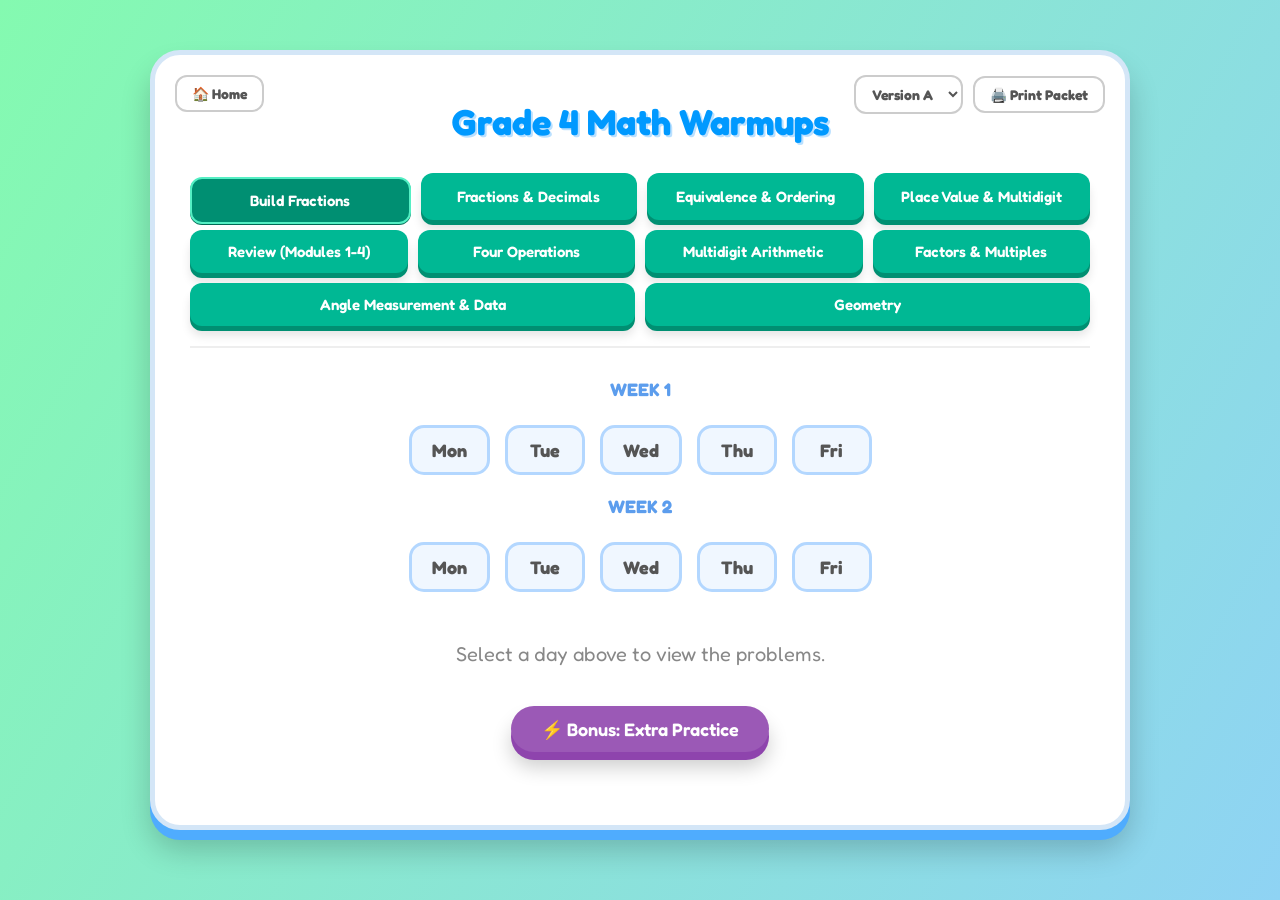
==== commit 60c1ecd0: "added mod10 Still a bit to fix, but we'll get to that later." ====
--- a/gr_4_fiab_practice.html
+++ b/gr_4_fiab_practice.html
@@ -30,6 +30,25 @@
         function mf(w, n, d) {
             return `<div class="mixed-text-container" style="font-size: 1.1em; display: inline-flex;"><span class="whole-part">${w}</span>${f(n, d)}</div>`;
         }
+
+        // GLOBAL SHAPE LIBRARY FOR SVG GENERATION
+        const shapes = {
+            rect: { type: 'shape', points: "15,25 85,25 85,75 15,75" },
+            parallelogram: { type: 'shape', points: "20,75 80,75 90,25 30,25" },
+            kite: { type: 'shape', points: "50,5 80,40 50,95 20,40" },
+            rightTri: { type: 'shape', points: "20,80 80,80 20,20" },
+            acuteTri: { type: 'shape', points: "30,80 70,80 50,10" },
+            obtuseTri: { type: 'shape', points: "20,80 95,80 10,40" },
+            hexagon: { type: 'shape', points: "25,15 75,15 95,50 75,85 25,85 5,50" },
+            octagon: { type: 'shape', points: "30,10 70,10 90,30 90,70 70,90 30,90 10,70 10,30" },
+            trapezoid: { type: 'shape', points: "20,80 80,80 60,30 40,30" },
+            rightTrapezoid: { type: 'shape', points: "20,80 80,80 60,30 20,30" },
+            heart: { type: 'shape', path: "M 50,90 C 50,90 10,60 10,30 A 20,20 0 0,1 50,30 A 20,20 0 0,1 90,30 C 90,60 50,90 50,90 Z" },
+            arrow: { type: 'shape', points: "10,40 50,40 50,20 90,50 50,80 50,60 10,60" },
+            chevron: { type: 'shape', points: "20,20 60,50 20,80 50,80 90,50 50,20" },
+            star: { type: 'shape', points: "50,5 61,35 95,35 68,55 78,85 50,65 22,85 32,55 5,35 39,35" },
+            rhombus: { type: 'shape', points: "50,10 85,50 50,90 15,50" }
+        };
     </script>
 </head>
 
@@ -59,6 +78,7 @@
             <button class="btn-module" onclick="selectModule(6)">Multidigit Arithmetic</button>
             <button class="btn-module" onclick="selectModule(7)">Factors & Multiples</button>
             <button class="btn-module" onclick="selectModule(8)">Angle Measurement & Data</button>
+            <button class="btn-module" onclick="selectModule(9)">Geometry</button>
         </div>
 
         <div class="nav-container" id="navContainer"></div>
@@ -90,6 +110,7 @@
     <script src="data/gr4/mod7.js"></script>
     <script src="data/gr4/mod8.js"></script>
     <script src="data/gr4/mod9.js"></script>
+    <script src="data/gr4/mod10.js"></script>
     <script src="data/gr4/bonus.js"></script>
 
     <script>
@@ -103,7 +124,8 @@
                 typeof module6 !== 'undefined' ? module6 : { id: "m6", name: "Module 6", weeks: [] },
                 typeof module7 !== 'undefined' ? module7 : { id: "m7", name: "Module 7", weeks: [] },
                 typeof module8 !== 'undefined' ? module8 : { id: "m8", name: "Module 8", weeks: [] },
-                typeof module9 !== 'undefined' ? module9 : { id: "m9", name: "Module 9", weeks: [] }
+                typeof module9 !== 'undefined' ? module9 : { id: "m9", name: "Module 9", weeks: [] },
+                typeof module10 !== 'undefined' ? module10 : { id: "m10", name: "Module 10", weeks: [] }
             ]
         };
 
@@ -162,6 +184,31 @@
             svgContent += `</svg>`;
             container.innerHTML = svgContent;
             return container;
+        }
+
+        function createShapeSVG(shape) {
+            const size = shape.size || 100;
+            let svg = `<svg width="${size}" height="${size}" viewBox="0 0 100 100" style="display:block; margin: 0 auto; overflow:visible;">
+                <defs>
+                    <marker id="arrowhead" markerWidth="6" markerHeight="6" refX="3" refY="3" orient="auto"><polygon points="0,0 6,3 0,6" fill="#e74c3c" /></marker>
+                    <marker id="arrowhead-start" markerWidth="6" markerHeight="6" refX="3" refY="3" orient="auto"><polygon points="6,0 0,3 6,6" fill="#e74c3c" /></marker>
+                </defs>`;
+            
+            if (shape.path) {
+                svg += `<path d="${shape.path}" fill="${shape.fill || '#e0f7fa'}" stroke="${shape.stroke || '#00bcd4'}" stroke-width="2"/>`;
+            } else if (shape.points) {
+                svg += `<polygon points="${shape.points}" fill="${shape.fill || '#e0f7fa'}" stroke="${shape.stroke || '#00bcd4'}" stroke-width="2"/>`;
+            }
+
+            if (shape.symmetryLine) {
+                svg += `<line x1="${shape.symmetryLine.x1}" y1="${shape.symmetryLine.y1}" x2="${shape.symmetryLine.x2}" y2="${shape.symmetryLine.y2}" stroke="#e74c3c" stroke-width="2" stroke-dasharray="5,5" marker-start="url(#arrowhead-start)" marker-end="url(#arrowhead)"/>`;
+            } else if (shape.lines) {
+                 shape.lines.forEach(l => {
+                     svg += `<line x1="${l.x1}" y1="${l.y1}" x2="${l.x2}" y2="${l.y2}" stroke="#e74c3c" stroke-width="2" stroke-dasharray="5,5"/>`;
+                 });
+            }
+            svg += `</svg>`;
+            return svg;
         }
 
         function createRectModel(rows, cols, shaded, fillMode = 'row') {
@@ -530,21 +577,24 @@
 
         function createGrid(section) {
             const table = document.createElement('table'); table.className = 'caaspp-grid';
+            const col0Label = section.col0 || 'Expression'; // Now dynamic!
             const col1Label = section.col1 || 'True';
             const col2Label = section.col2 || 'False';
             
-            table.innerHTML = `<tr><th style="width: 50%">Expression</th><th>${col1Label}</th><th>${col2Label}</th></tr>`;
+            table.innerHTML = `<tr><th style="width: 50%">${col0Label}</th><th>${col1Label}</th><th>${col2Label}</th></tr>`;
             section.rows.forEach(row => {
                 const tr = document.createElement('tr'); tr.setAttribute('data-type', 'grid-row');
                 const tdLabel = document.createElement('td');
                 if (row.segments) {
-                    // CRITICAL FIX: Changed from div to span and removed class that forced block display
                     const mixedCont = document.createElement('span'); 
                     row.segments.forEach(seg => {
                         if (seg.type === 'text') { const s = document.createElement('span'); s.innerHTML = seg.val; mixedCont.appendChild(s); }
                         else if (seg.type === 'fraction') { mixedCont.appendChild(createFraction(seg)); }
                     });
                     tdLabel.appendChild(mixedCont);
+                } else if (row.shape) {
+                    tdLabel.innerHTML = createShapeSVG(row.shape);
+                    tdLabel.style.textAlign = 'center';
                 } else { tdLabel.innerHTML = row.text; }
                 tr.appendChild(tdLabel);
                 tr.innerHTML += `<td><input type="checkbox" data-correct="${row.correct}"></td><td><input type="checkbox" data-correct="${!row.correct}"></td>`;
@@ -561,6 +611,7 @@
                 const th = document.createElement('th');
                 if (col.type === 'pie') { th.appendChild(createPieChart(col.n, col.d)); }
                 else if (col.type === 'fraction') { th.appendChild(createFraction(col)); }
+                else if (col.type === 'shape') { th.innerHTML = createShapeSVG(col); }
                 else { th.innerText = col.val; }
                 thead.appendChild(th);
             });
@@ -568,7 +619,9 @@
             section.rows.forEach((rowData, rIdx) => {
                 const tr = document.createElement('tr'); tr.setAttribute('data-row-idx', rIdx);
                 const tdLabel = document.createElement('td');
-                if (rowData.label.type === 'fraction') tdLabel.appendChild(createFraction(rowData.label)); else tdLabel.innerHTML = rowData.label.val;
+                if (rowData.label.type === 'fraction') { tdLabel.appendChild(createFraction(rowData.label)); }
+                else if (rowData.label.type === 'shape') { tdLabel.innerHTML = createShapeSVG(rowData.label); tdLabel.style.textAlign = 'center'; } 
+                else { tdLabel.innerHTML = rowData.label.val; }
                 tr.appendChild(tdLabel);
                 rowData.matches.forEach(isMatch => {
                     const td = document.createElement('td');
--- a/css/gr4.css
+++ b/css/gr4.css
@@ -1016,4 +1016,43 @@
     margin-bottom: 15px;
     box-sizing: border-box;
   }
+
+  /* 1. Prevent long property words from wrapping and overflowing */
+  .match-grid td:first-child {
+    font-size: 13px !important;
+    padding: 4px 6px !important;
+}
+
+/* 2. Lighten the table header backgrounds to a very light grey */
+.match-grid th, .caaspp-grid th {
+    background-color: #f4f4f4 !important; 
+}
+
+/* 3. Force geometry shapes to print white with crisp black outlines */
+.geometry-shape path, 
+.geometry-shape polygon {
+    fill: white !important;
+    stroke: black !important;
+}
+
+/* Force symmetry lines to print black for contrast */
+.geometry-shape line {
+    stroke: black !important;
+}
+
+/* 4. Apply the same clean grayscale formatting to the Helper Hub visuals */
+.helper-hub svg {
+    background-color: transparent !important;
+}
+.helper-hub svg path, 
+.helper-hub svg polygon, 
+.helper-hub svg rect,
+.helper-hub svg circle {
+    fill: white !important;
+    stroke: black !important;
+}
+.helper-hub svg line, 
+.helper-hub svg polyline {
+    stroke: black !important;
+}
 }
